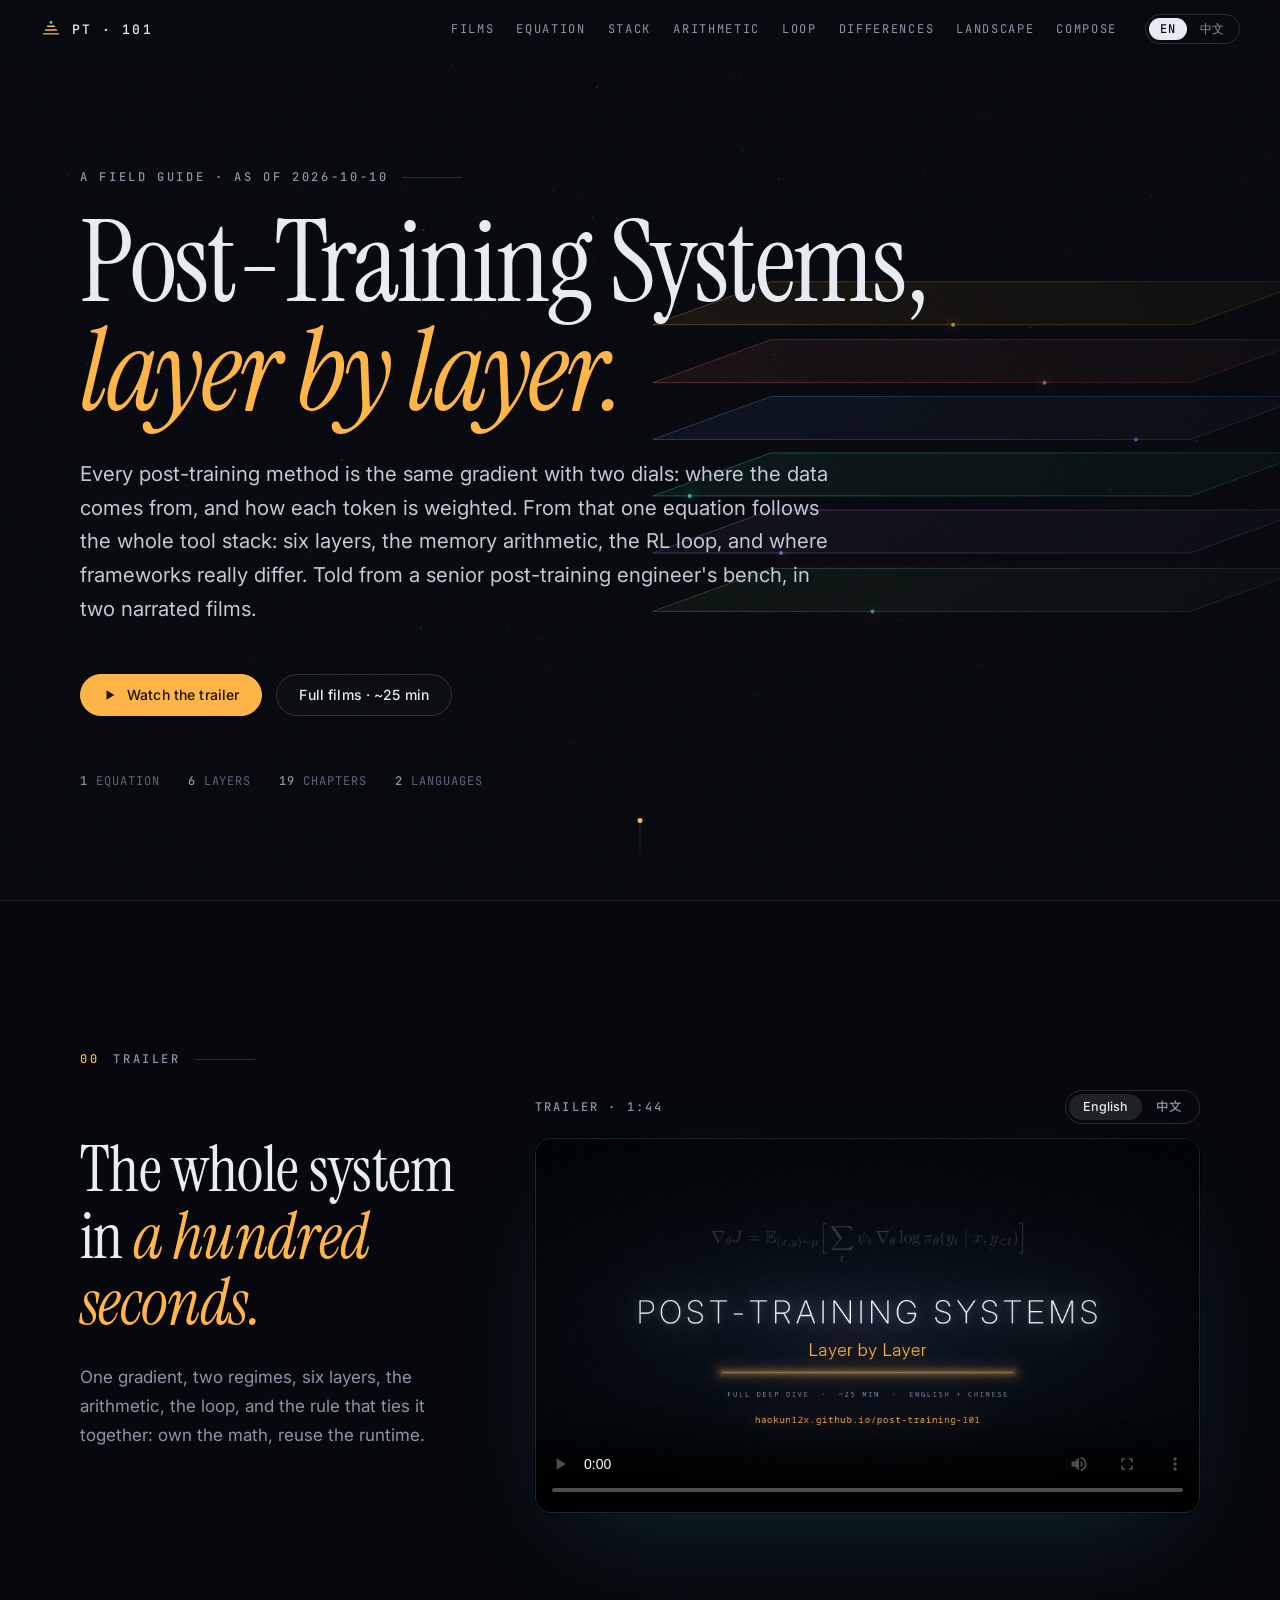
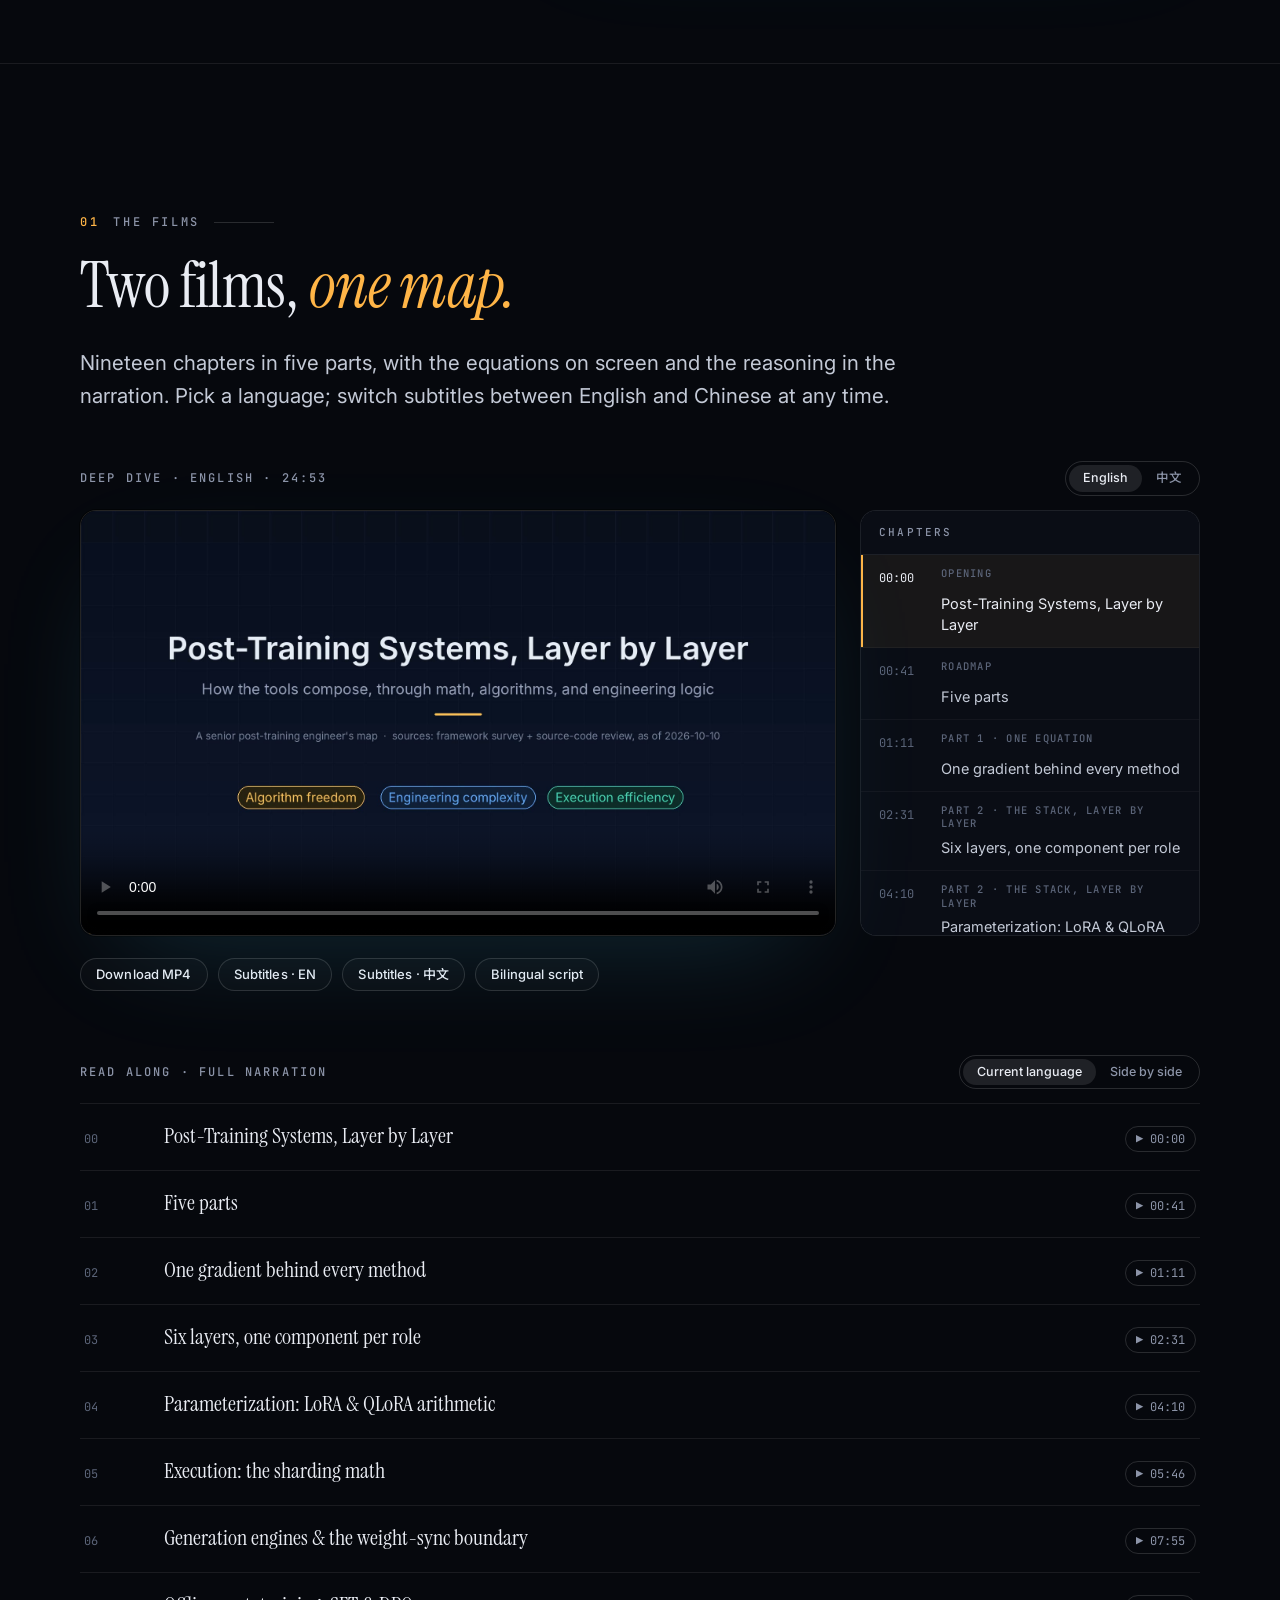
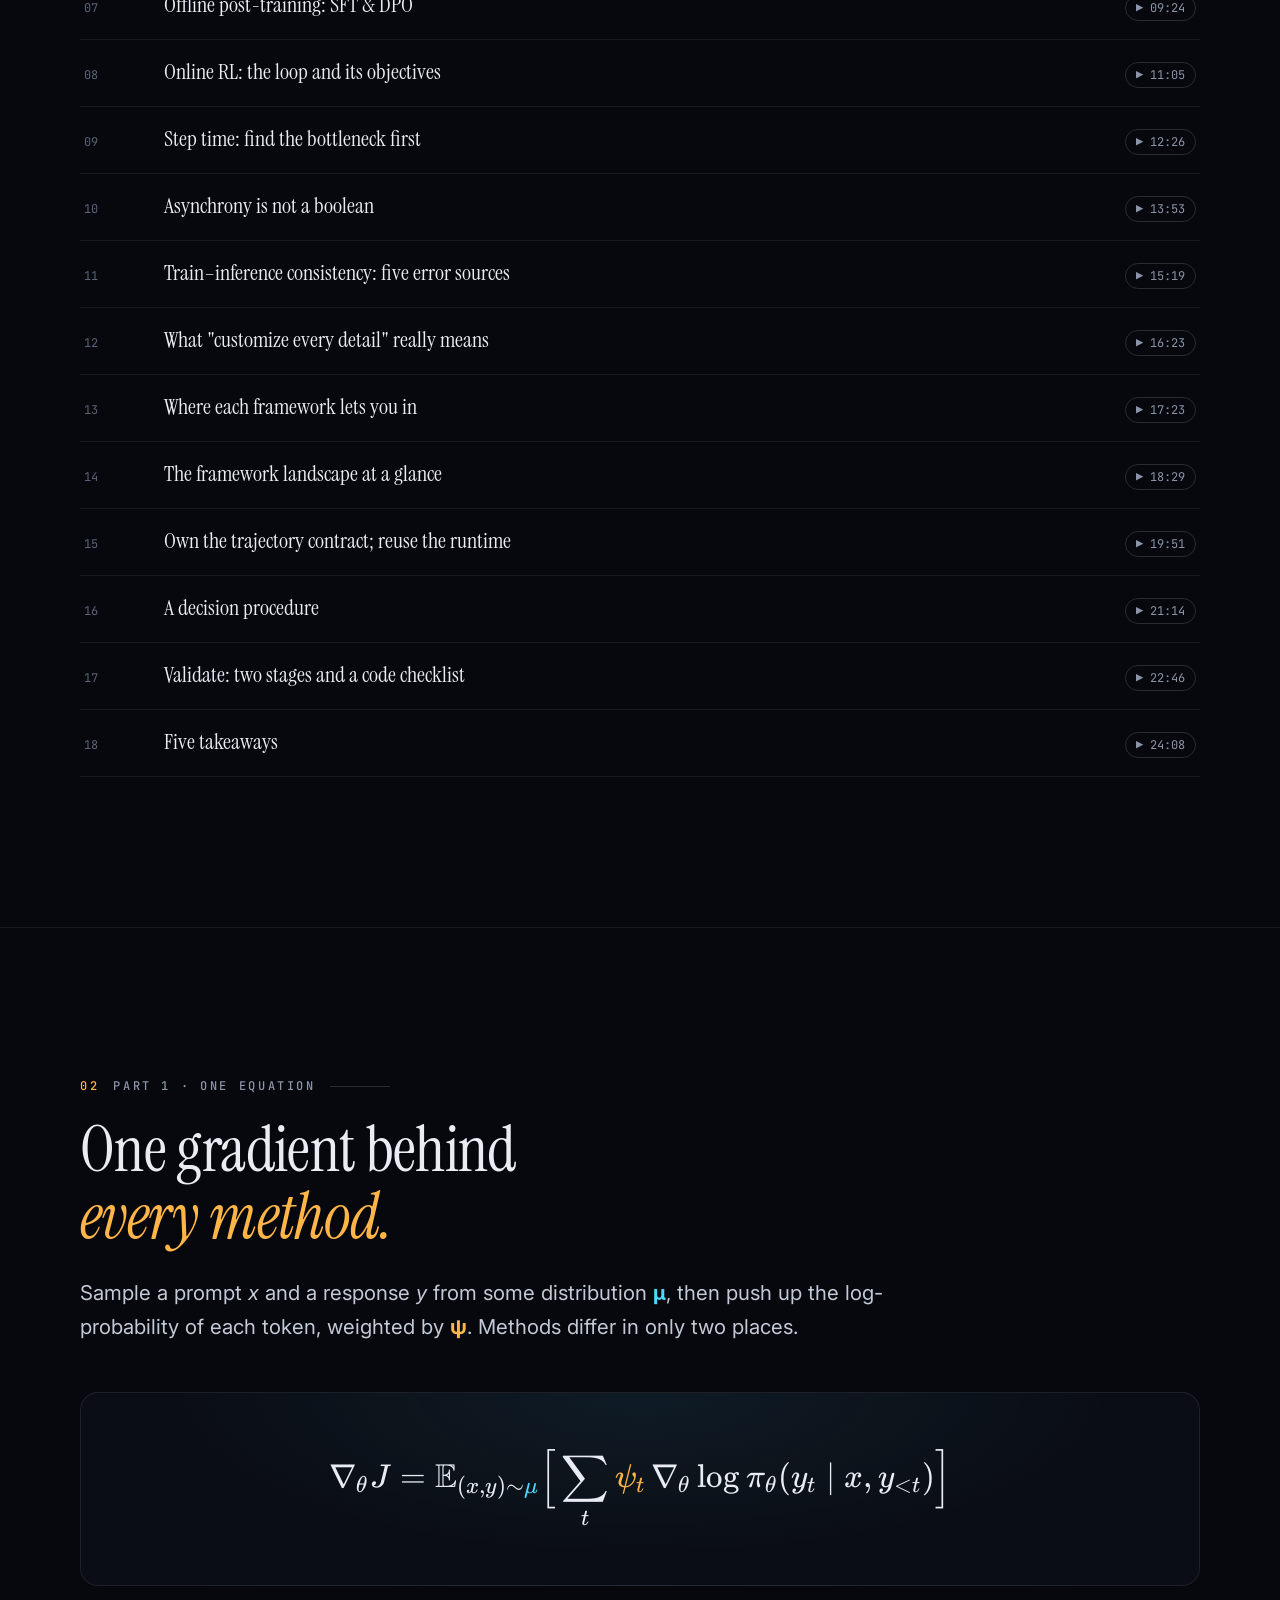
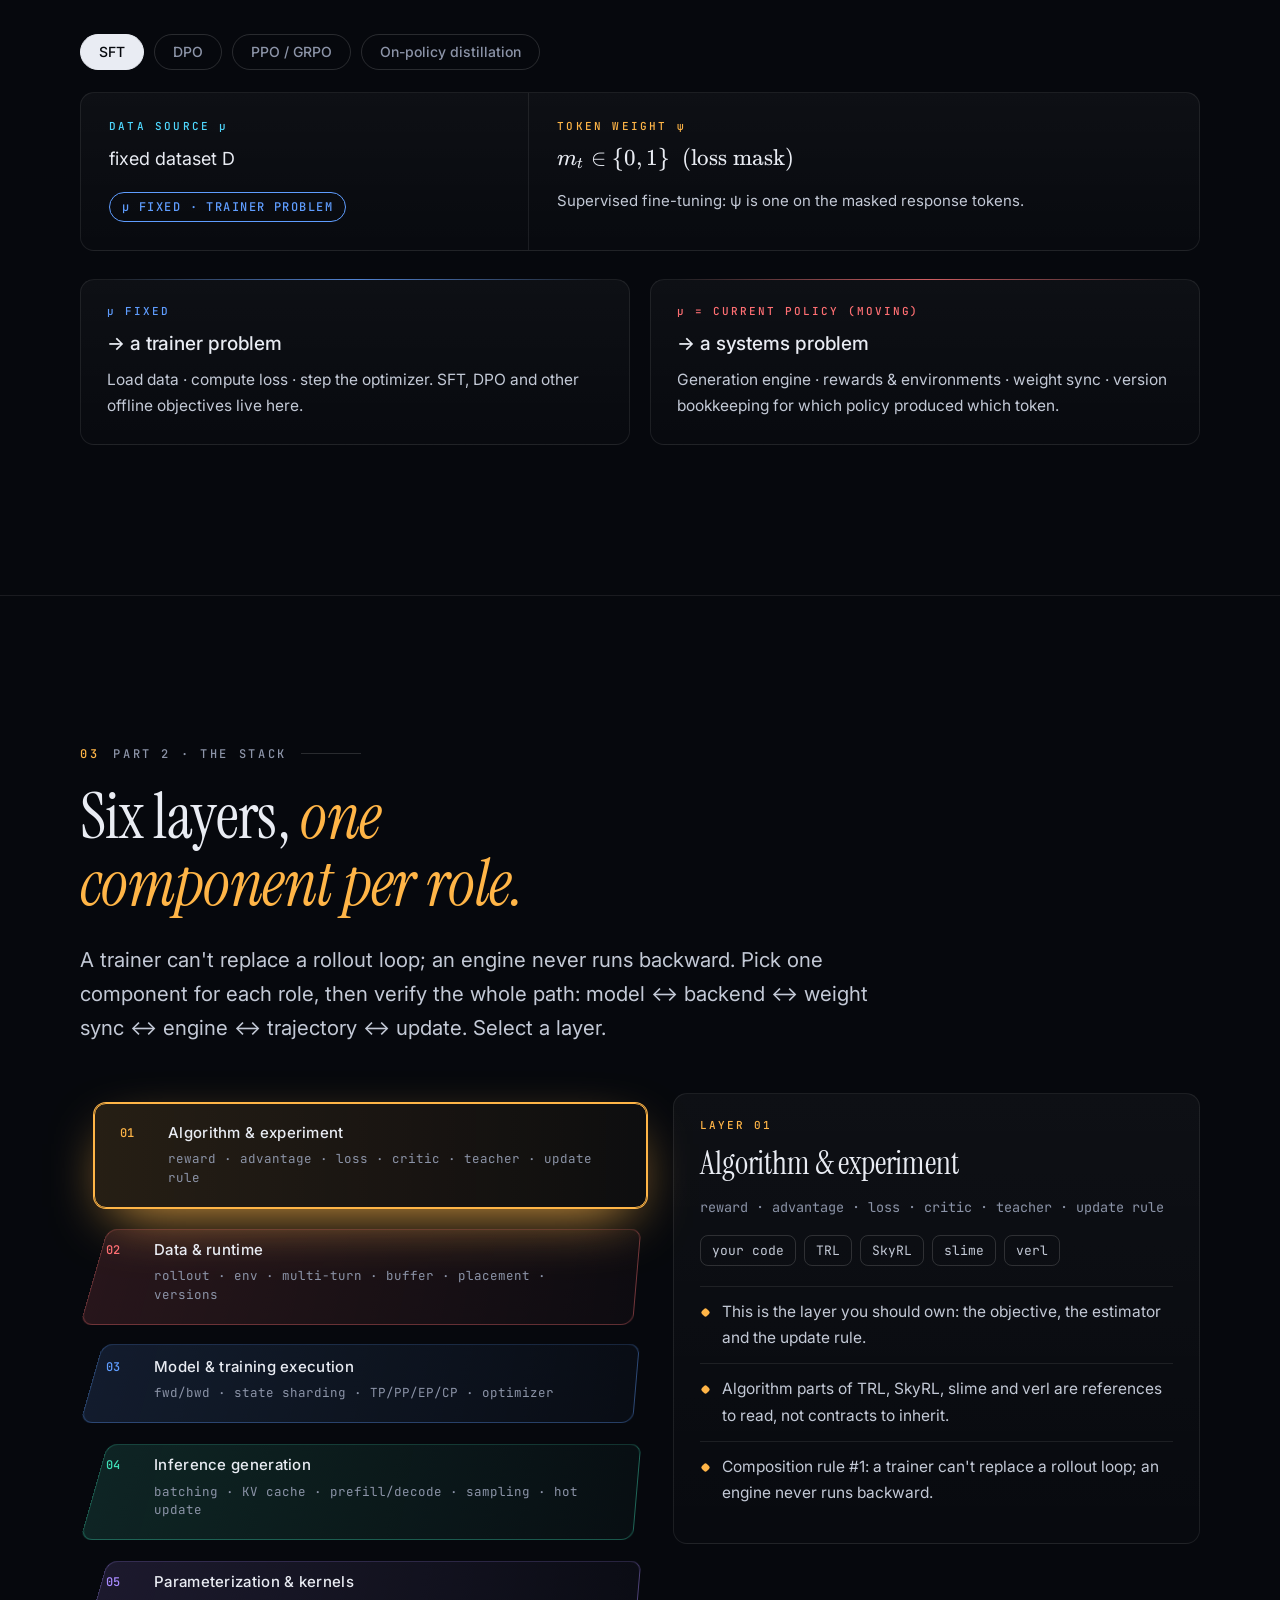
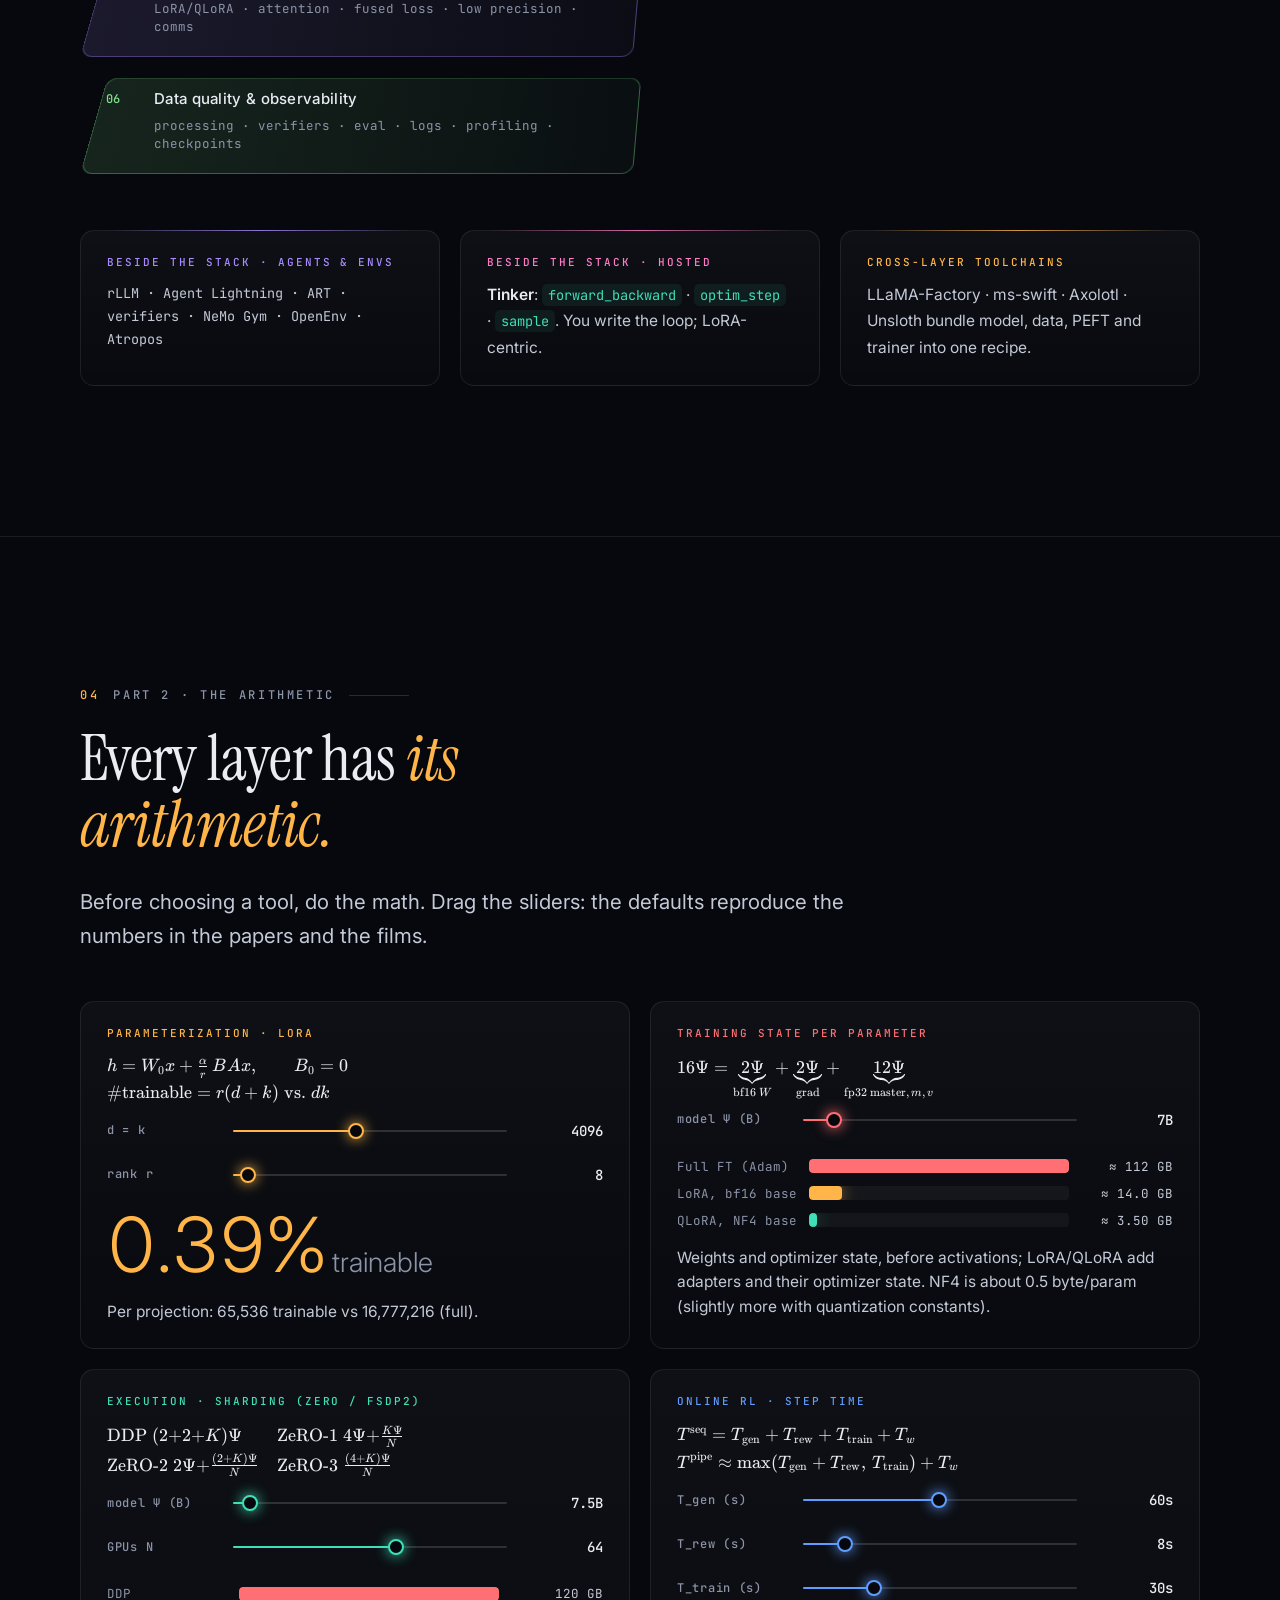
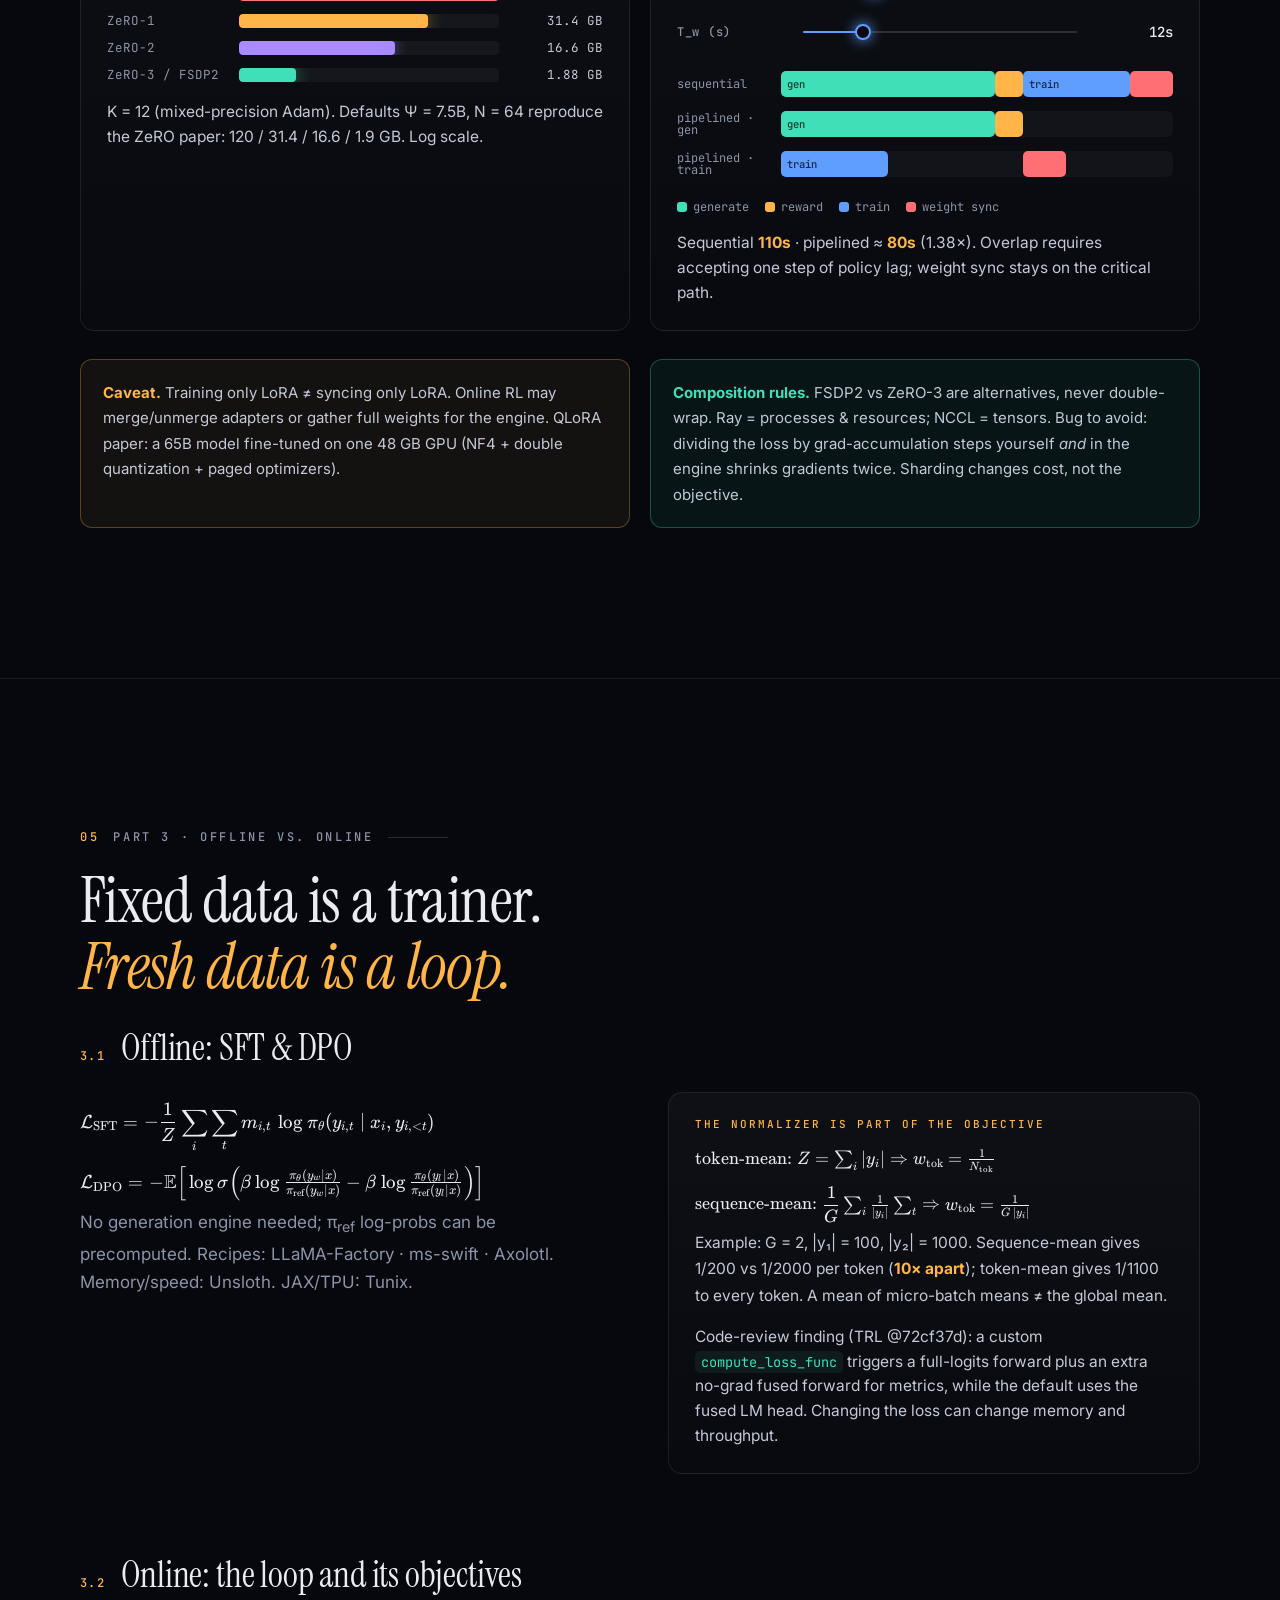
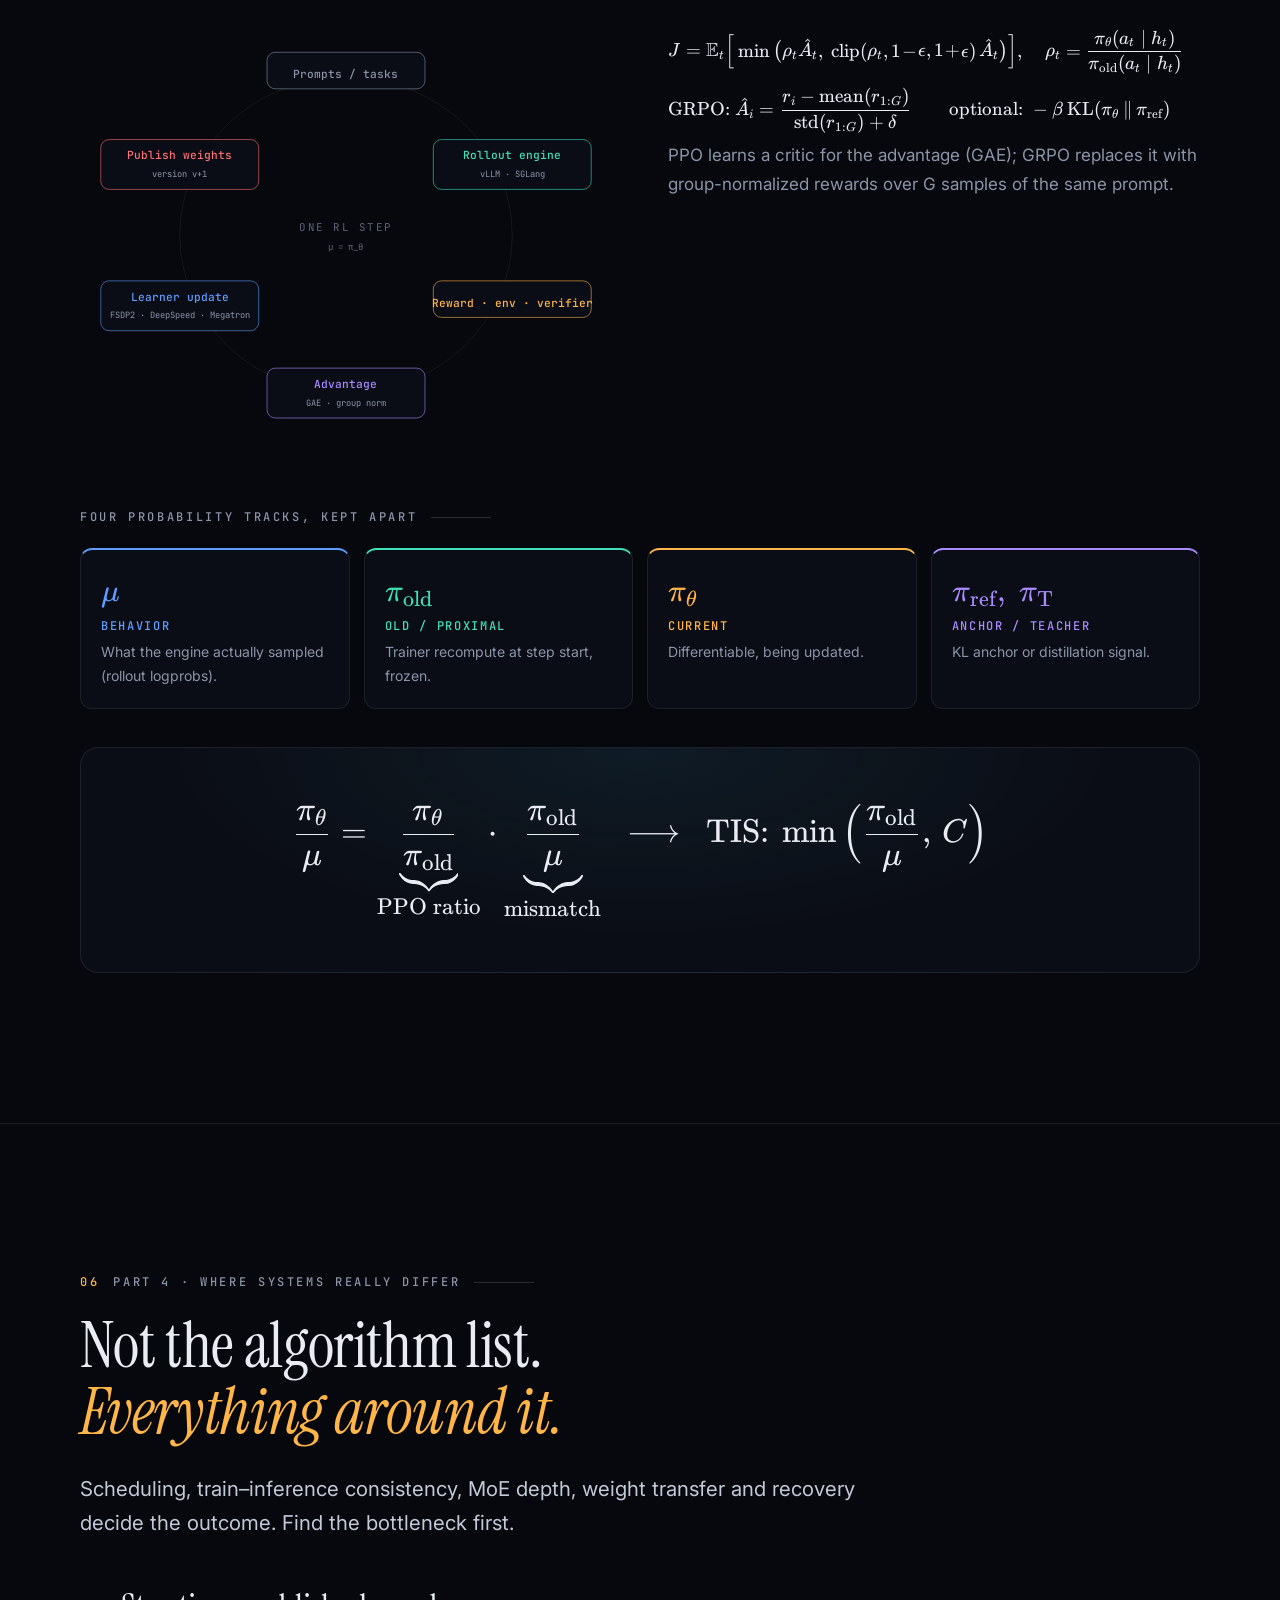
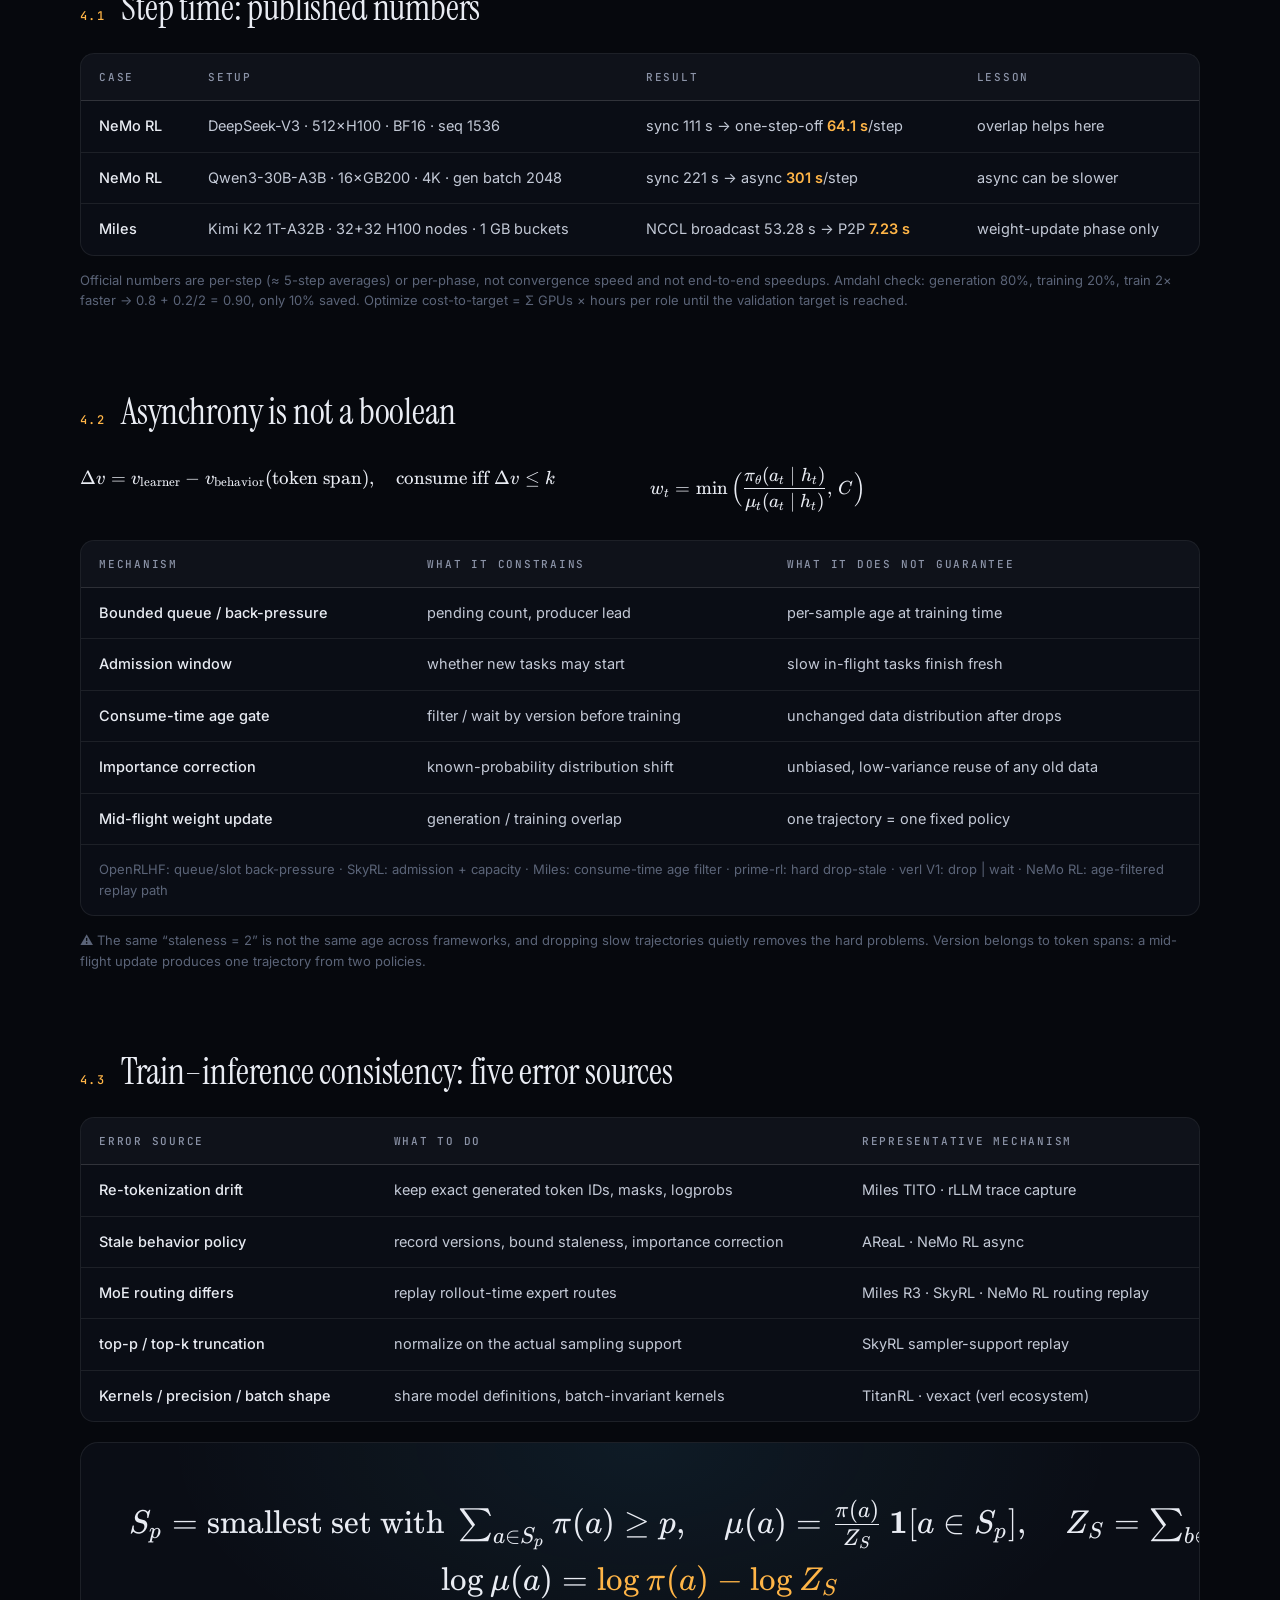
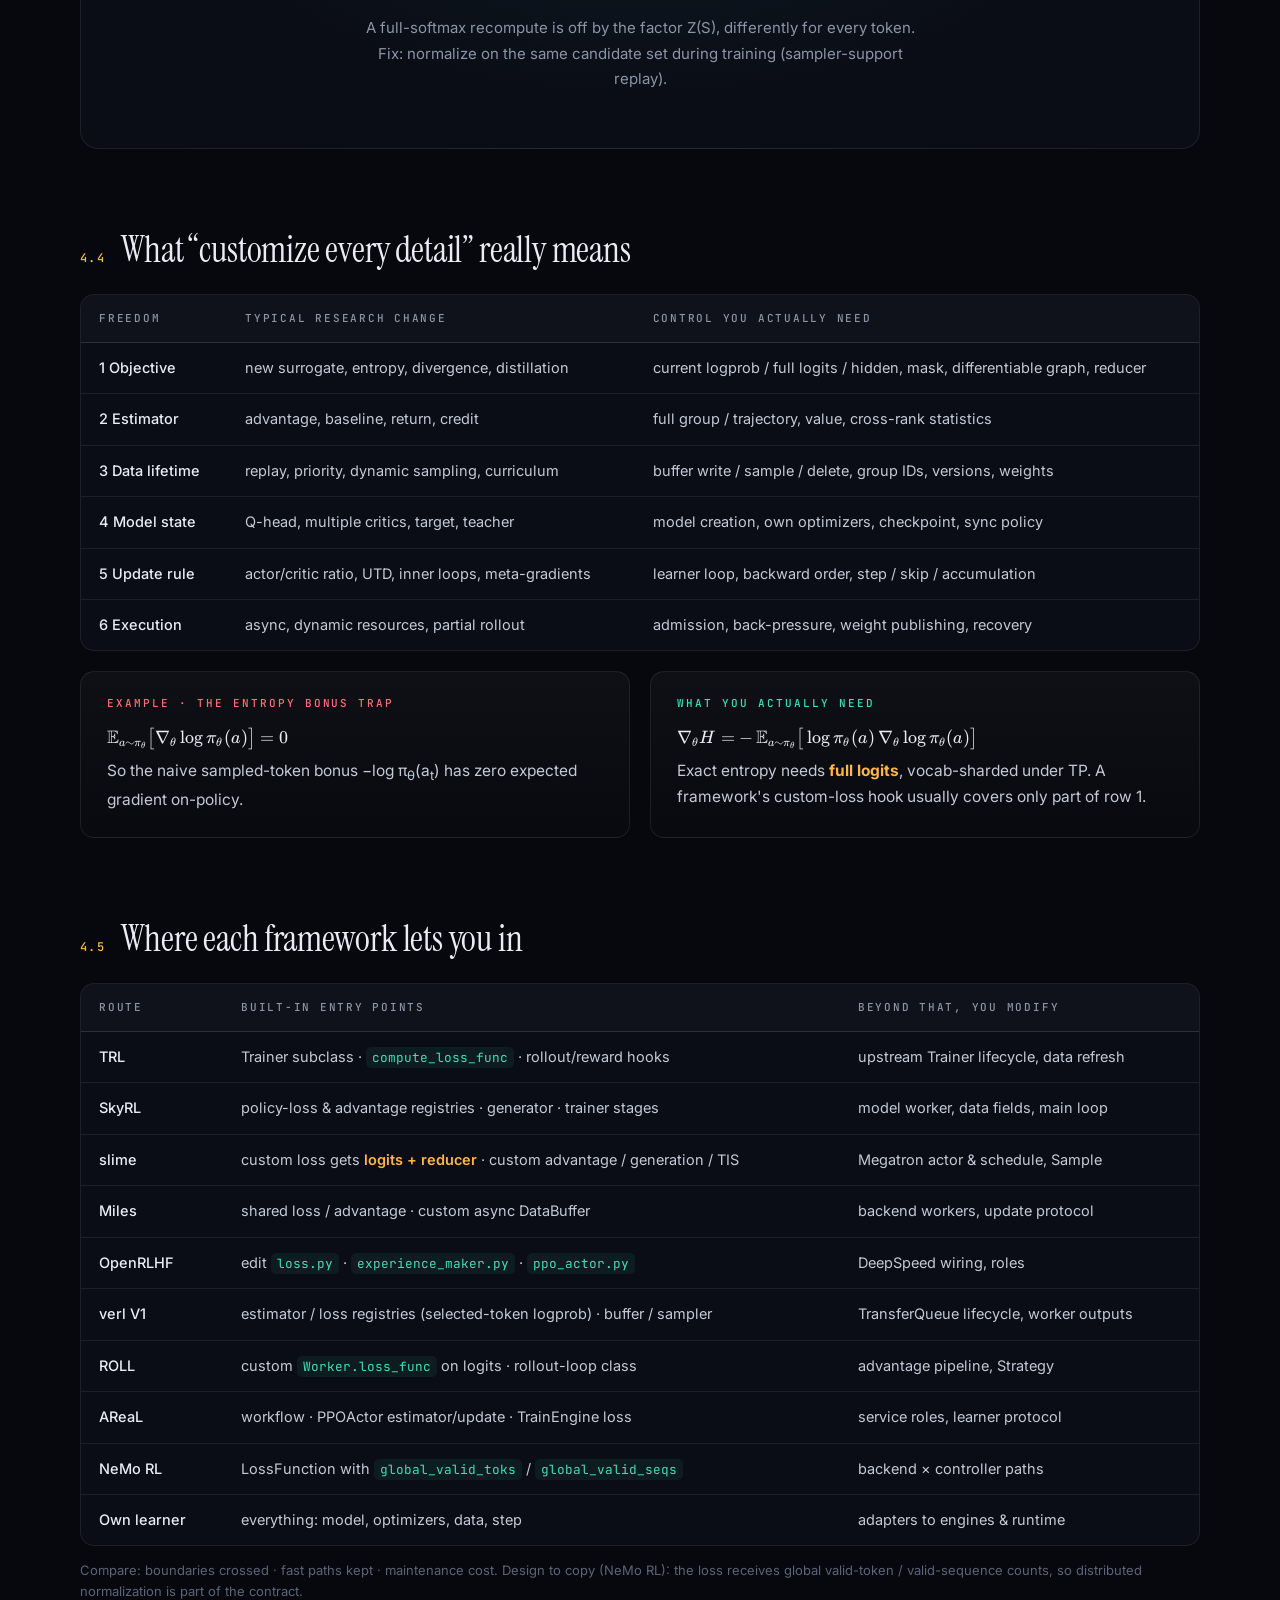
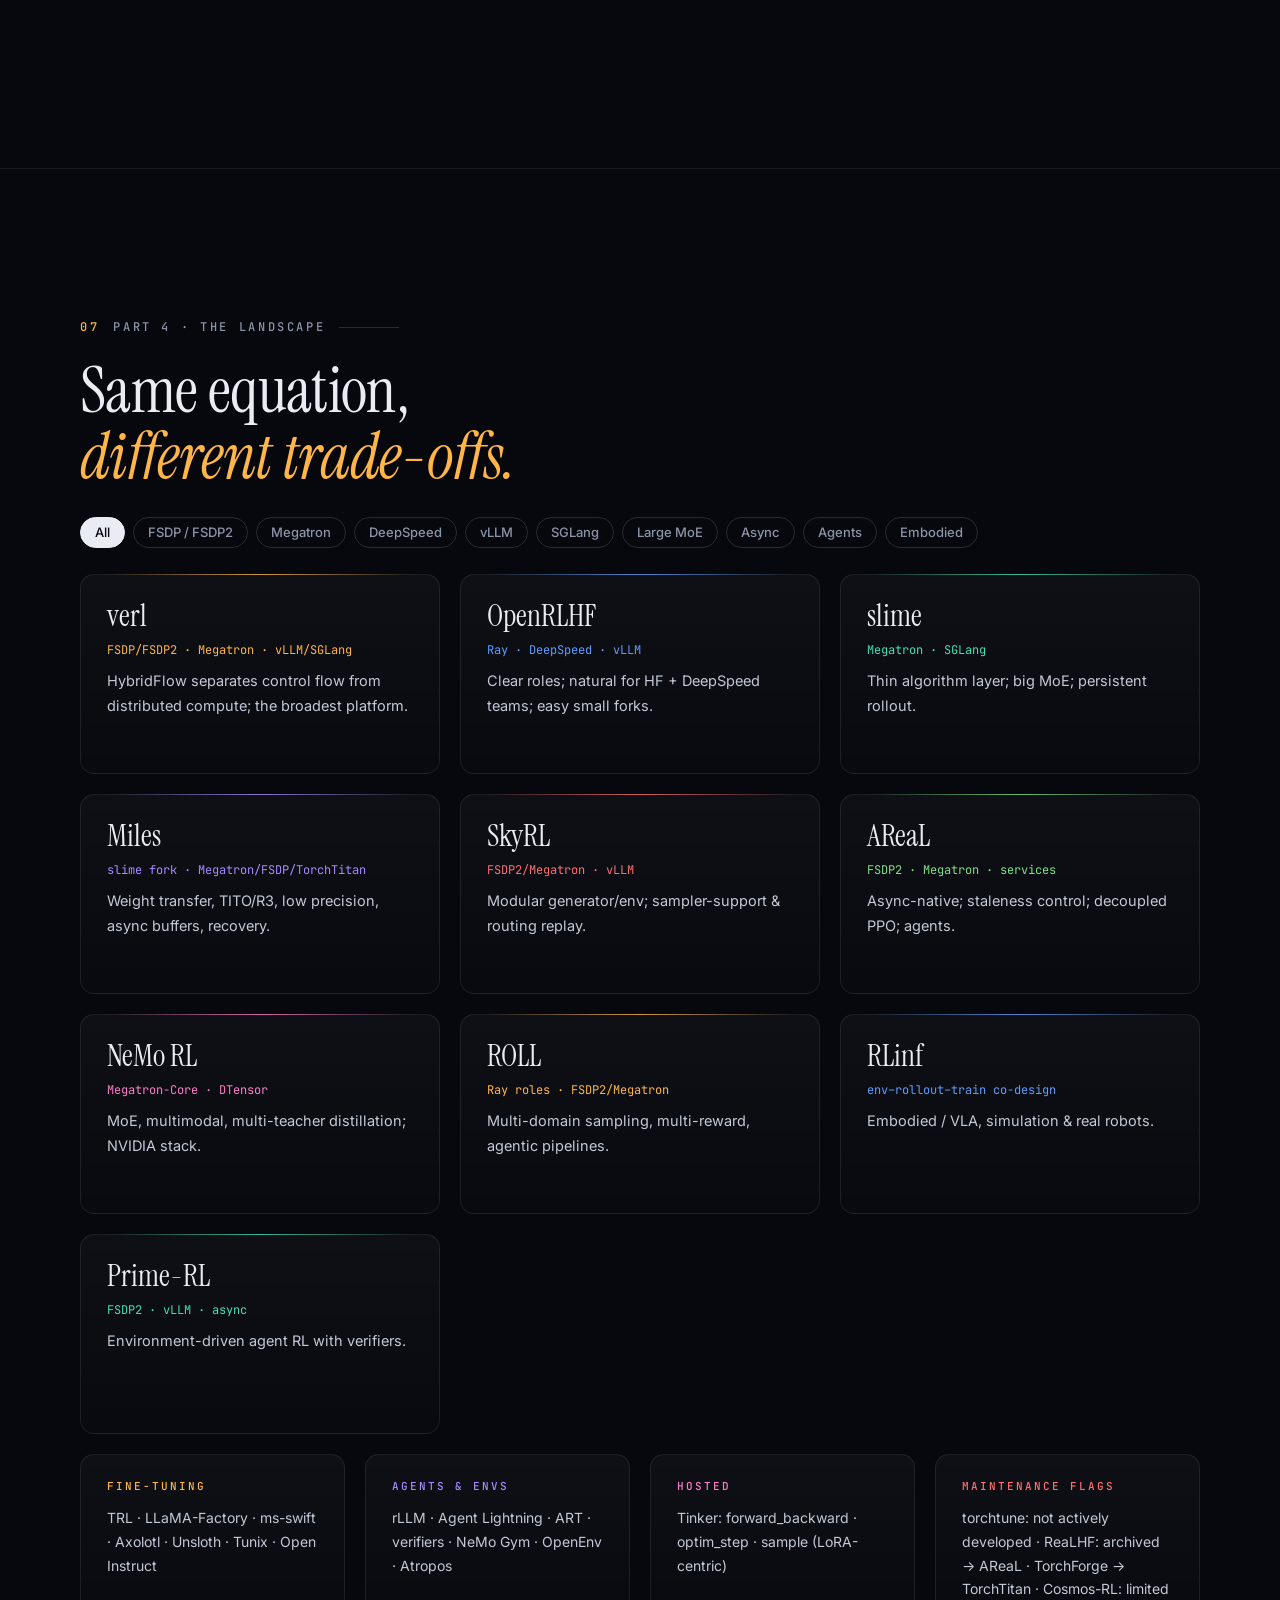
==== docs/index.html @ 8a55263e "Post-Training Systems, Layer by Layer: site, films, trailers, sources - docs/: GitHub Pages site (bi" ====
<!doctype html>
<html lang="en" data-lang="en">
<head>
<meta charset="utf-8">
<meta name="viewport" content="width=device-width, initial-scale=1, viewport-fit=cover">
<title>Post-Training Systems, Layer by Layer · 后训练工具体系</title>
<meta name="description" content="A senior post-training engineer's map of the LLM post-training tool stack, built from one gradient: layers, memory math, the RL loop, where frameworks really differ, and how to compose them. Two narrated films, English and Chinese.">
<meta name="theme-color" content="#06080d">
<meta property="og:title" content="Post-Training Systems, Layer by Layer">
<meta property="og:description" content="One gradient, six layers, one loop. A layered, mathematical map of post-training tools — two narrated films in English and Chinese.">
<meta property="og:type" content="website">
<meta property="og:url" content="https://haokun12x.github.io/post-training-101/">
<meta property="og:image" content="https://haokun12x.github.io/post-training-101/media/og.jpg">
<meta name="twitter:card" content="summary_large_image">
<link rel="icon" href="data:image/svg+xml,%3Csvg xmlns='http://www.w3.org/2000/svg' viewBox='0 0 32 32'%3E%3Crect width='32' height='32' rx='7' fill='%2306080d'/%3E%3Cpath d='M7 22h18M9 17h14M11 12h10' stroke='%23ffb547' stroke-width='2' stroke-linecap='round'/%3E%3C/svg%3E">
<link rel="preconnect" href="https://fonts.googleapis.com">
<link rel="preconnect" href="https://fonts.gstatic.com" crossorigin>
<link href="https://fonts.googleapis.com/css2?family=Instrument+Serif:ital@0;1&family=Inter:wght@300;400;500;600&family=JetBrains+Mono:wght@400;500&family=Noto+Sans+SC:wght@400;500&family=Noto+Serif+SC:wght@500&display=swap" rel="stylesheet">
<link rel="stylesheet" href="assets/katex/katex.min.css">
<link rel="stylesheet" href="assets/style.css">
<script>
  (function () {
    var l = null;
    try { l = localStorage.getItem("pt101-lang"); } catch (e) {}
    if (!l) l = (navigator.language || "").toLowerCase().indexOf("zh") === 0 ? "zh" : "en";
    document.documentElement.setAttribute("data-lang", l);
    document.documentElement.lang = l === "zh" ? "zh-CN" : "en";
  })();
</script>
</head>
<body>
<div class="progress" id="progress"></div>

<nav class="nav" id="nav">
  <a class="brand" href="#top" aria-label="Post-Training Systems 101">
    <svg class="brand-mark" viewBox="0 0 32 32" fill="none"><path d="M5 23h22M8 17.5h16M11 12h10" stroke="#ffb547" stroke-width="2" stroke-linecap="round"/><circle cx="16" cy="6.5" r="2" fill="#4fd8ff"/></svg>
    PT · 101
  </a>
  <div class="nav-links">
    <a href="#films"><span lang="en">Films</span><span lang="zh-CN">影片</span></a>
    <a href="#equation"><span lang="en">Equation</span><span lang="zh-CN">公式</span></a>
    <a href="#stack"><span lang="en">Stack</span><span lang="zh-CN">工具栈</span></a>
    <a href="#arithmetic"><span lang="en">Arithmetic</span><span lang="zh-CN">算术</span></a>
    <a href="#loop"><span lang="en">Loop</span><span lang="zh-CN">闭环</span></a>
    <a href="#differ"><span lang="en">Differences</span><span lang="zh-CN">差异</span></a>
    <a href="#landscape"><span lang="en">Landscape</span><span lang="zh-CN">版图</span></a>
    <a href="#compose"><span lang="en">Compose</span><span lang="zh-CN">组合</span></a>
  </div>
  <div class="lang-toggle" role="group" aria-label="Language">
    <button data-setlang="en" aria-pressed="true">EN</button>
    <button data-setlang="zh" aria-pressed="false">中文</button>
  </div>
</nav>

<!-- ============================================================ HERO -->
<header class="hero" id="top">
  <canvas id="hero-canvas" aria-hidden="true"></canvas>
  <div class="wrap">
    <p class="eyebrow rv"><span lang="en">A field guide · as of 2026-10-10</span><span lang="zh-CN">工程地图 · 截至 2026-10-10</span></p>
    <h1 class="rv">
      <span lang="en">Post-Training Systems,<br><em>layer by layer.</em></span>
      <span lang="zh-CN">后训练工具体系<br><em>分层拆解</em></span>
    </h1>
    <p class="lead rv">
      <span lang="en">Every post-training method is the same gradient with two dials: where the data comes from, and how each token is weighted. From that one equation follows the whole tool stack: six layers, the memory arithmetic, the RL loop, and where frameworks really differ. Told from a senior post-training engineer's bench, in two narrated films.</span>
      <span lang="zh-CN">每一种后训练方法，都是同一个梯度上的两个旋钮：数据从哪里来，每个 token 如何加权。由这一个公式出发，可以推出整个工具体系：六层工具栈、显存算术、强化学习闭环，以及框架之间真正的差异。从资深后训练工程师的视角，配两部完整的解说影片。</span>
    </p>
    <div class="cta rv">
      <a class="btn primary" href="#trailer"><svg viewBox="0 0 16 16"><path d="M4 2.5v11l9-5.5z" fill="currentColor"/></svg><span lang="en">Watch the trailer</span><span lang="zh-CN">观看预告片</span></a>
      <a class="btn" href="#films"><span lang="en">Full films · ~25 min</span><span lang="zh-CN">完整影片 · 约 25 分钟</span></a>
    </div>
    <div class="hero-meta rv">
      <span><b>1</b> <span lang="en">equation</span><span lang="zh-CN">个公式</span></span>
      <span><b>6</b> <span lang="en">layers</span><span lang="zh-CN">层工具栈</span></span>
      <span><b>19</b> <span lang="en">chapters</span><span lang="zh-CN">个章节</span></span>
      <span><b>2</b> <span lang="en">languages</span><span lang="zh-CN">种语言</span></span>
    </div>
  </div>
  <div class="scroll-cue" aria-hidden="true"></div>
</header>

<!-- ============================================================ TRAILER -->
<section id="trailer">
  <div class="wrap">
    <p class="eyebrow rv"><span class="num">00</span><span lang="en">Trailer</span><span lang="zh-CN">预告片</span></p>
    <div class="split trailer-split">
      <div class="rv">
        <h2><span lang="en">The whole system in <em>a hundred seconds.</em></span><span lang="zh-CN">一百秒，<em>看懂整套体系</em></span></h2>
        <p class="muted">
          <span lang="en">One gradient, two regimes, six layers, the arithmetic, the loop, and the rule that ties it together: own the math, reuse the runtime.</span>
          <span lang="zh-CN">一个梯度、两种形态、六层工具栈、每层的算术、在线闭环，以及把它们串起来的原则：掌握数学，复用运行时。</span>
        </p>
      </div>
      <div class="rv">
        <div class="frame-bar">
          <span class="label"><span lang="en">Trailer · 1:44</span><span lang="zh-CN">预告片 · 1:44</span></span>
          <div class="seg" role="group" aria-label="Trailer language">
            <button data-trailer="en" aria-pressed="true">English</button>
            <button data-trailer="zh" aria-pressed="false">中文</button>
          </div>
        </div>
        <div class="frame">
          <video id="trailer-video" controls playsinline preload="metadata" poster="media/promo_poster.jpg">
            <source src="media/promo_en.mp4" type="video/mp4">
          </video>
        </div>
      </div>
    </div>
  </div>
</section>

<!-- ============================================================ FILMS -->
<section id="films">
  <div class="wrap">
    <p class="eyebrow rv"><span class="num">01</span><span lang="en">The films</span><span lang="zh-CN">完整影片</span></p>
    <h2 class="rv"><span lang="en">Two films, <em>one map.</em></span><span lang="zh-CN">两部影片，<em>一张地图</em></span></h2>
    <p class="lead rv">
      <span lang="en">Nineteen chapters in five parts, with the equations on screen and the reasoning in the narration. Pick a language; switch subtitles between English and Chinese at any time.</span>
      <span lang="zh-CN">五个部分、十九个章节：屏幕上是公式，解说里是推理。选择语言版本，字幕可随时在中英文之间切换。</span>
    </p>
    <div class="frame-bar rv">
      <span class="label" id="film-label">Deep dive</span>
      <div class="seg" role="group" aria-label="Film language">
        <button data-film="en" aria-pressed="true">English</button>
        <button data-film="zh" aria-pressed="false">中文</button>
      </div>
    </div>
    <div class="theater rv">
      <div class="frame">
        <video id="film-video" controls playsinline preload="metadata" poster="media/full_poster_en.jpg" crossorigin="anonymous"></video>
      </div>
      <div class="chapters" id="chapters">
        <div class="head"><span lang="en">Chapters</span><span lang="zh-CN">章节</span></div>
      </div>
    </div>
    <div class="downloads rv">
      <a class="btn" id="dl-film" href="media/full_en.mp4" download><span lang="en">Download MP4</span><span lang="zh-CN">下载 MP4</span></a>
      <a class="btn" id="dl-srt-en" href="media/full_en.en.srt" download><span lang="en">Subtitles · EN</span><span lang="zh-CN">字幕 · 英文</span></a>
      <a class="btn" id="dl-srt-zh" href="media/full_en.zh.srt" download><span lang="en">Subtitles · 中文</span><span lang="zh-CN">字幕 · 中文</span></a>
      <a class="btn" href="media/script_bilingual.md"><span lang="en">Bilingual script</span><span lang="zh-CN">中英对照解说稿</span></a>
    </div>

    <div class="transcript rv">
      <div class="frame-bar">
        <span class="label"><span lang="en">Read along · full narration</span><span lang="zh-CN">逐章阅读 · 完整解说词</span></span>
        <div class="seg" role="group" aria-label="Transcript mode">
          <button data-tmode="one" aria-pressed="true"><span lang="en">Current language</span><span lang="zh-CN">当前语言</span></button>
          <button data-tmode="both" aria-pressed="false"><span lang="en">Side by side</span><span lang="zh-CN">中英对照</span></button>
        </div>
      </div>
      <div id="transcript"></div>
    </div>
  </div>
</section>

<!-- ============================================================ EQUATION -->
<section id="equation">
  <div class="wrap">
    <p class="eyebrow rv"><span class="num">02</span><span lang="en">Part 1 · One equation</span><span lang="zh-CN">第一部分 · 一个公式</span></p>
    <h2 class="rv"><span lang="en">One gradient behind <em>every method.</em></span><span lang="zh-CN">一个梯度，<em>统一所有方法</em></span></h2>
    <p class="lead rv">
      <span lang="en">Sample a prompt <i>x</i> and a response <i>y</i> from some distribution <b style="color:var(--cyan)">μ</b>, then push up the log-probability of each token, weighted by <b style="color:var(--amber)">ψ</b>. Methods differ in only two places.</span>
      <span lang="zh-CN">从某个分布 <b style="color:var(--cyan)">μ</b> 中取出提示 <i>x</i> 与回答 <i>y</i>，再提高每个 token 的对数概率，并用 <b style="color:var(--amber)">ψ</b> 加权。不同方法只在两处不同。</span>
    </p>
    <div class="equation rv"><span class="tex" data-display="1" data-tex="\nabla_\theta J=\mathbb{E}_{(x,y)\sim{\color{#4fd8ff}\mu}}\Big[\sum_t {\color{#ffb547}\psi_t}\,\nabla_\theta\log\pi_\theta(y_t\mid x,y_{&lt;t})\Big]"></span></div>
    <div class="methods rv" id="methods" role="group" aria-label="Methods"></div>
    <div class="card method-card rv" id="method-card"></div>
    <div class="spacer"></div>
    <div class="grid g2 rv">
      <div class="card accent-top" style="--c: var(--blue)">
        <span class="tag"><span lang="en"><span class="nt">μ</span> fixed</span><span lang="zh-CN"><span class="nt">μ</span> 固定</span></span>
        <h3><span lang="en">→ a trainer problem</span><span lang="zh-CN">→ 训练器问题</span></h3>
        <p><span lang="en">Load data · compute loss · step the optimizer. SFT, DPO and other offline objectives live here.</span><span lang="zh-CN">读数据 · 算损失 · 走优化器。SFT、DPO 等离线目标都属于这一类。</span></p>
      </div>
      <div class="card accent-top" style="--c: var(--coral)">
        <span class="tag"><span lang="en"><span class="nt">μ</span> = current policy (moving)</span><span lang="zh-CN"><span class="nt">μ</span> = 当前策略（随训练变化）</span></span>
        <h3><span lang="en">→ a systems problem</span><span lang="zh-CN">→ 系统问题</span></h3>
        <p><span lang="en">Generation engine · rewards &amp; environments · weight sync · version bookkeeping for which policy produced which token.</span><span lang="zh-CN">生成引擎 · 奖励与环境 · 权重同步 · 记录每个 token 由哪个版本的策略产生。</span></p>
      </div>
    </div>
  </div>
</section>

<!-- ============================================================ STACK -->
<section id="stack">
  <div class="wrap">
    <p class="eyebrow rv"><span class="num">03</span><span lang="en">Part 2 · The stack</span><span lang="zh-CN">第二部分 · 工具栈</span></p>
    <h2 class="rv"><span lang="en">Six layers, <em>one component per role.</em></span><span lang="zh-CN">六层工具栈，<em>每个角色选一个部件</em></span></h2>
    <p class="lead rv">
      <span lang="en">A trainer can't replace a rollout loop; an engine never runs backward. Pick one component for each role, then verify the whole path: model ↔ backend ↔ weight sync ↔ engine ↔ trajectory ↔ update. Select a layer.</span>
      <span lang="zh-CN">训练器替代不了 rollout 循环，推理引擎也从不做反向传播。每个角色只选一个部件，再验证整条路径：模型 ↔ 后端 ↔ 权重同步 ↔ 引擎 ↔ 轨迹 ↔ 更新。点击任意一层查看详情。</span>
    </p>
    <div class="stack rv">
      <div class="layers" id="layers" role="group" aria-label="Layers"></div>
      <div class="layer-detail card" id="layer-detail"></div>
    </div>
    <div class="grid g3 beside rv">
      <div class="card accent-top" style="--c: var(--violet)">
        <span class="tag"><span lang="en">Beside the stack · agents &amp; envs</span><span lang="zh-CN">栈旁 · Agent 与环境</span></span>
        <p class="mono" style="font-size:13.5px">rLLM · Agent Lightning · ART · verifiers · NeMo Gym · OpenEnv · Atropos</p>
      </div>
      <div class="card accent-top" style="--c: var(--pink)">
        <span class="tag"><span lang="en">Beside the stack · hosted</span><span lang="zh-CN">栈旁 · 托管服务</span></span>
        <p><span lang="en"><strong>Tinker</strong>: <code>forward_backward</code> · <code>optim_step</code> · <code>sample</code>. You write the loop; LoRA-centric.</span><span lang="zh-CN"><strong>Tinker</strong>：<code>forward_backward</code> · <code>optim_step</code> · <code>sample</code>。你写循环，以 LoRA 为主。</span></p>
      </div>
      <div class="card accent-top" style="--c: var(--amber)">
        <span class="tag"><span lang="en">Cross-layer toolchains</span><span lang="zh-CN">跨层工具链</span></span>
        <p><span lang="en">LLaMA-Factory · ms-swift · Axolotl · Unsloth bundle model, data, PEFT and trainer into one recipe.</span><span lang="zh-CN">LLaMA-Factory · ms-swift · Axolotl · Unsloth 把模型、数据、PEFT 与训练器打包成一套配方。</span></p>
      </div>
    </div>
  </div>
</section>

<!-- ============================================================ ARITHMETIC -->
<section id="arithmetic">
  <div class="wrap">
    <p class="eyebrow rv"><span class="num">04</span><span lang="en">Part 2 · The arithmetic</span><span lang="zh-CN">第二部分 · 算术</span></p>
    <h2 class="rv"><span lang="en">Every layer has <em>its arithmetic.</em></span><span lang="zh-CN">每一层，<em>都有自己的算术</em></span></h2>
    <p class="lead rv">
      <span lang="en">Before choosing a tool, do the math. Drag the sliders: the defaults reproduce the numbers in the papers and the films.</span>
      <span lang="zh-CN">选工具之前，先算账。拖动滑块试试：默认值复现了论文与影片中的数字。</span>
    </p>

    <div class="grid g2">
      <div class="card rv" style="--c: var(--amber)">
        <span class="tag"><span lang="en">Parameterization · LoRA</span><span lang="zh-CN">参数化层 · LoRA</span></span>
        <div class="formula"><span class="tex" data-tex="\begin{aligned}&h=W_0x+\tfrac{\alpha}{r}\,BAx,\qquad B_0=0\\&\#\text{trainable}=r(d+k)\ \text{vs.}\ dk\end{aligned}"></span></div>
        <div class="calc" id="calc-lora"></div>
      </div>
      <div class="card rv" style="--c: var(--coral)">
        <span class="tag"><span lang="en">Training state per parameter</span><span lang="zh-CN">每个参数的训练状态</span></span>
        <div class="formula"><span class="tex" data-tex="16\Psi=\underbrace{2\Psi}_{\text{bf16 }W}+\underbrace{2\Psi}_{\text{grad}}+\underbrace{12\Psi}_{\text{fp32 master},\,m,\,v}"></span></div>
        <div class="calc" id="calc-mem"></div>
      </div>
      <div class="card rv" style="--c: var(--teal)">
        <span class="tag"><span lang="en">Execution · sharding (ZeRO / FSDP2)</span><span lang="zh-CN">训练执行层 · 分片（ZeRO / FSDP2）</span></span>
        <div class="formula"><span class="tex" data-tex="\begin{aligned}&\text{DDP}\ (2{+}2{+}K)\Psi &&\text{ZeRO-1}\ 4\Psi{+}\tfrac{K\Psi}{N}\\&\text{ZeRO-2}\ 2\Psi{+}\tfrac{(2+K)\Psi}{N} &&\text{ZeRO-3}\ \tfrac{(4+K)\Psi}{N}\end{aligned}"></span></div>
        <div class="calc" id="calc-zero"></div>
      </div>
      <div class="card rv" style="--c: var(--blue)">
        <span class="tag"><span lang="en">Online RL · step time</span><span lang="zh-CN">在线 RL · 单步时间</span></span>
        <div class="formula"><span class="tex" data-tex="\begin{aligned}&T^{\text{seq}}=T_{\text{gen}}+T_{\text{rew}}+T_{\text{train}}+T_{w}\\&T^{\text{pipe}}\approx\max(T_{\text{gen}}+T_{\text{rew}},\,T_{\text{train}})+T_{w}\end{aligned}"></span></div>
        <div class="calc" id="calc-step"></div>
      </div>
    </div>
    <div class="spacer"></div>
    <div class="grid g2 rv">
      <div class="callout" style="--c: var(--amber)">
        <span lang="en"><b>Caveat.</b> Training only LoRA ≠ syncing only LoRA. Online RL may merge/unmerge adapters or gather full weights for the engine. QLoRA paper: a 65B model fine-tuned on one 48 GB GPU (NF4 + double quantization + paged optimizers).</span>
        <span lang="zh-CN"><b>注意。</b>只训练 LoRA ≠ 只同步 LoRA。在线 RL 可能需要 merge/unmerge，或为推理引擎聚合完整权重。QLoRA 论文：在单张 48 GB GPU 上微调 65B 模型（NF4 + 双重量化 + 分页优化器）。</span>
      </div>
      <div class="callout" style="--c: var(--teal)">
        <span lang="en"><b>Composition rules.</b> FSDP2 vs ZeRO-3 are alternatives, never double-wrap. Ray = processes &amp; resources; NCCL = tensors. Bug to avoid: dividing the loss by grad-accumulation steps yourself <i>and</i> in the engine shrinks gradients twice. Sharding changes cost, not the objective.</span>
        <span lang="zh-CN"><b>组合规则。</b>FSDP2 与 ZeRO-3 是二选一，切勿双重包装。Ray 管进程与资源，NCCL 管张量。常见 bug：你和引擎都把 loss 除以梯度累积步数，梯度被缩小两次。分片改变的是成本，不是目标函数。</span>
      </div>
    </div>
  </div>
</section>

<!-- ============================================================ LOOP -->
<section id="loop">
  <div class="wrap">
    <p class="eyebrow rv"><span class="num">05</span><span lang="en">Part 3 · Offline vs. online</span><span lang="zh-CN">第三部分 · 离线与在线</span></p>
    <h2 class="rv"><span lang="en">Fixed data is a trainer. <em>Fresh data is a loop.</em></span><span lang="zh-CN">固定数据是训练器，<em>实时数据是闭环</em></span></h2>

    <div class="sub-h rv"><span class="k">3.1</span><h3><span lang="en">Offline: SFT &amp; DPO</span><span lang="zh-CN">离线：SFT 与 DPO</span></h3></div>
    <div class="split rv">
      <div>
        <div class="formula"><span class="tex" data-display="1" data-tex="\mathcal{L}_{\text{SFT}}=-\frac{1}{Z}\sum_i\sum_t m_{i,t}\,\log\pi_\theta(y_{i,t}\mid x_i,y_{i,&lt;t})"></span></div>
        <div class="formula"><span class="tex" data-display="1" data-tex="\mathcal{L}_{\text{DPO}}=-\mathbb{E}\Big[\log\sigma\Big(\beta\log\tfrac{\pi_\theta(y_w\mid x)}{\pi_{\text{ref}}(y_w\mid x)}-\beta\log\tfrac{\pi_\theta(y_l\mid x)}{\pi_{\text{ref}}(y_l\mid x)}\Big)\Big]"></span></div>
        <p class="muted"><span lang="en">No generation engine needed; π<sub>ref</sub> log-probs can be precomputed. Recipes: LLaMA-Factory · ms-swift · Axolotl. Memory/speed: Unsloth. JAX/TPU: Tunix.</span><span lang="zh-CN">不需要生成引擎；π<sub>ref</sub> 的对数概率可预先计算。配方：LLaMA-Factory · ms-swift · Axolotl；省显存提速：Unsloth；JAX/TPU：Tunix。</span></p>
      </div>
      <div class="card" style="--c: var(--amber)">
        <span class="tag"><span lang="en">The normalizer is part of the objective</span><span lang="zh-CN">归一化因子是目标函数的一部分</span></span>
        <div class="formula"><span class="tex" data-tex="\text{token-mean: }Z=\textstyle\sum_i|y_i|\Rightarrow w_{\text{tok}}=\frac{1}{N_{\text{tok}}}"></span></div>
        <div class="formula"><span class="tex" data-tex="\text{sequence-mean: }\frac{1}{G}\textstyle\sum_i\frac{1}{|y_i|}\sum_t\Rightarrow w_{\text{tok}}=\frac{1}{G\,|y_i|}"></span></div>
        <p><span lang="en">Example: G = 2, |y₁| = 100, |y₂| = 1000. Sequence-mean gives 1/200 vs 1/2000 per token (<b class="acc">10× apart</b>); token-mean gives 1/1100 to every token. A mean of micro-batch means ≠ the global mean.</span><span lang="zh-CN">例：G = 2，|y₁| = 100，|y₂| = 1000。序列平均下每个 token 的权重是 1/200 对 1/2000（<b class="acc">相差 10 倍</b>）；token 平均下每个 token 都是 1/1100。微批均值的均值 ≠ 全局均值。</span></p>
        <p class="fine"><span lang="en">Code-review finding (TRL @72cf37d): a custom <code>compute_loss_func</code> triggers a full-logits forward plus an extra no-grad fused forward for metrics, while the default uses the fused LM head. Changing the loss can change memory and throughput.</span><span lang="zh-CN">源码审查发现（TRL @72cf37d）：自定义 <code>compute_loss_func</code> 会走完整 logits 前向，并为指标额外做一次 no-grad 融合前向；默认路径使用融合 LM head。改 loss 可能改变显存与吞吐。</span></p>
      </div>
    </div>

    <div class="sub-h rv"><span class="k">3.2</span><h3><span lang="en">Online: the loop and its objectives</span><span lang="zh-CN">在线：闭环与目标函数</span></h3></div>
    <div class="split rv">
      <div id="loop-diagram"></div>
      <div>
        <div class="formula"><span class="tex" data-display="1" data-tex="J=\mathbb{E}_t\Big[\min\big(\rho_t\hat A_t,\ \mathrm{clip}(\rho_t,1\!-\!\epsilon,1\!+\!\epsilon)\,\hat A_t\big)\Big],\quad \rho_t=\frac{\pi_\theta(a_t\mid h_t)}{\pi_{\text{old}}(a_t\mid h_t)}"></span></div>
        <div class="formula"><span class="tex" data-display="1" data-tex="\text{GRPO: }\hat A_i=\frac{r_i-\mathrm{mean}(r_{1:G})}{\mathrm{std}(r_{1:G})+\delta}\qquad \text{optional: }-\beta\,\mathrm{KL}(\pi_\theta\,\|\,\pi_{\text{ref}})"></span></div>
        <p class="muted"><span lang="en">PPO learns a critic for the advantage (GAE); GRPO replaces it with group-normalized rewards over G samples of the same prompt.</span><span lang="zh-CN">PPO 用 critic 估计优势（GAE）；GRPO 改用同一提示 G 个样本的组内归一化奖励。</span></p>
      </div>
    </div>
    <div class="spacer"></div>
    <p class="eyebrow rv" style="margin-top:30px"><span lang="en">Four probability tracks, kept apart</span><span lang="zh-CN">四条概率轨道，必须分开</span></p>
    <div class="tracks rv" id="tracks"></div>
    <div class="spacer"></div>
    <div class="equation rv" style="margin-bottom:0"><span class="tex" data-display="1" data-tex="\frac{\pi_\theta}{\mu}=\underbrace{\frac{\pi_\theta}{\pi_{\text{old}}}}_{\text{PPO ratio}}\cdot\underbrace{\frac{\pi_{\text{old}}}{\mu}}_{\text{mismatch}}\ \ \longrightarrow\ \ \text{TIS: }\min\Big(\frac{\pi_{\text{old}}}{\mu},\,C\Big)"></span></div>
  </div>
</section>

<!-- ============================================================ DIFFER -->
<section id="differ">
  <div class="wrap">
    <p class="eyebrow rv"><span class="num">06</span><span lang="en">Part 4 · Where systems really differ</span><span lang="zh-CN">第四部分 · 系统真正的差异</span></p>
    <h2 class="rv"><span lang="en">Not the algorithm list. <em>Everything around it.</em></span><span lang="zh-CN">差距不在算法列表，<em>而在它周围的一切</em></span></h2>
    <p class="lead rv"><span lang="en">Scheduling, train–inference consistency, MoE depth, weight transfer and recovery decide the outcome. Find the bottleneck first.</span><span lang="zh-CN">调度、训练推理一致性、MoE 深度、权重传输与恢复能力决定结果。先找到瓶颈。</span></p>

    <div class="sub-h rv"><span class="k">4.1</span><h3><span lang="en">Step time: published numbers</span><span lang="zh-CN">单步时间：官方公布的数字</span></h3></div>
    <div class="tbl-wrap rv" id="tbl-step"></div>
    <p class="fine rv" style="margin-top:14px"><span lang="en">Official numbers are per-step (≈ 5-step averages) or per-phase, not convergence speed and not end-to-end speedups. Amdahl check: generation 80%, training 20%, train 2× faster → 0.8 + 0.2/2 = 0.90, only 10% saved. Optimize cost-to-target = Σ GPUs × hours per role until the validation target is reached.</span><span lang="zh-CN">官方数字是单步（约 5 步平均）或单阶段的，不代表收敛速度，也不是端到端加速。Amdahl 检验：生成 80%、训练 20%，训练加速 2 倍 → 0.8 + 0.2/2 = 0.90，只节省 10%。要优化的是达标成本 = 各角色 GPU 数 × 小时数之和（直到验证集达标）。</span></p>

    <div class="sub-h rv"><span class="k">4.2</span><h3><span lang="en">Asynchrony is not a boolean</span><span lang="zh-CN">异步不是一个布尔开关</span></h3></div>
    <div class="grid g2 rv" style="margin-bottom:20px">
      <div class="formula"><span class="tex" data-tex="\Delta v=v_{\text{learner}}-v_{\text{behavior}}(\text{token span}),\quad\text{consume iff }\Delta v\le k"></span></div>
      <div class="formula"><span class="tex" data-tex="w_t=\min\Big(\frac{\pi_\theta(a_t\mid h_t)}{\mu_t(a_t\mid h_t)},\,C\Big)"></span></div>
    </div>
    <div class="tbl-wrap rv" id="tbl-async"></div>
    <p class="fine rv" style="margin-top:14px"><span lang="en">⚠ The same “staleness = 2” is not the same age across frameworks, and dropping slow trajectories quietly removes the hard problems. Version belongs to token spans: a mid-flight update produces one trajectory from two policies.</span><span lang="zh-CN">⚠ 不同框架里同样的 “staleness = 2” 并不代表同样的版本年龄；丢弃慢轨迹会悄悄移除难题。版本应绑定到 token 片段：生成中途更新权重，会让一条轨迹来自两个策略。</span></p>

    <div class="sub-h rv"><span class="k">4.3</span><h3><span lang="en">Train–inference consistency: five error sources</span><span lang="zh-CN">训练—推理一致性：五个误差来源</span></h3></div>
    <div class="tbl-wrap rv" id="tbl-cons"></div>
    <div class="equation rv" style="margin-top:20px">
      <span class="tex" data-display="1" data-tex="S_p=\text{smallest set with }\textstyle\sum_{a\in S_p}\pi(a)\ge p,\quad \mu(a)=\frac{\pi(a)}{Z_S}\,\mathbf{1}[a\in S_p],\quad Z_S=\textstyle\sum_{b\in S_p}\pi(b)\le 1"></span>
      <div class="spacer" style="height:10px"></div>
      <span class="tex" data-display="1" data-tex="\log\mu(a)={\color{#ffb547}\log\pi(a)-\log Z_S}"></span>
      <p class="muted" style="margin:14px auto 0; max-width:62ch; font-size:15px"><span lang="en">A full-softmax recompute is off by the factor Z(S), differently for every token. Fix: normalize on the same candidate set during training (sampler-support replay).</span><span lang="zh-CN">用完整 softmax 重算，会差一个 Z(S) 因子，而且每个 token 都不同。解决：训练时在同一候选集上归一化（采样支持集重放）。</span></p>
    </div>

    <div class="sub-h rv"><span class="k">4.4</span><h3><span lang="en">What “customize every detail” really means</span><span lang="zh-CN">“定制每个算法细节”到底意味着什么</span></h3></div>
    <div class="tbl-wrap rv" id="tbl-free"></div>
    <div class="grid g2 rv" style="margin-top:20px">
      <div class="card" style="--c: var(--coral)">
        <span class="tag"><span lang="en">Example · the entropy bonus trap</span><span lang="zh-CN">例子 · 熵奖励的陷阱</span></span>
        <div class="formula"><span class="tex" data-tex="\mathbb{E}_{a\sim\pi_\theta}\big[\nabla_\theta\log\pi_\theta(a)\big]=0"></span></div>
        <p><span lang="en">So the naive sampled-token bonus −log π<sub>θ</sub>(a<sub>t</sub>) has zero expected gradient on-policy.</span><span lang="zh-CN">因此，朴素的采样 token 奖励 −log π<sub>θ</sub>(a<sub>t</sub>) 在 on-policy 下期望梯度为零。</span></p>
      </div>
      <div class="card" style="--c: var(--teal)">
        <span class="tag"><span lang="en">What you actually need</span><span lang="zh-CN">真正需要的</span></span>
        <div class="formula"><span class="tex" data-tex="\nabla_\theta H=-\,\mathbb{E}_{a\sim\pi_\theta}\big[\log\pi_\theta(a)\,\nabla_\theta\log\pi_\theta(a)\big]"></span></div>
        <p><span lang="en">Exact entropy needs <b class="acc">full logits</b>, vocab-sharded under TP. A framework's custom-loss hook usually covers only part of row 1.</span><span lang="zh-CN">精确熵需要<b class="acc">完整 logits</b>，在 TP 下按词表分片。框架的自定义 loss 接口通常只覆盖第 1 行的一部分。</span></p>
      </div>
    </div>

    <div class="sub-h rv"><span class="k">4.5</span><h3><span lang="en">Where each framework lets you in</span><span lang="zh-CN">各框架的算法入口</span></h3></div>
    <div class="tbl-wrap rv" id="tbl-entry"></div>
    <p class="fine rv" style="margin-top:14px"><span lang="en">Compare: boundaries crossed · fast paths kept · maintenance cost. Design to copy (NeMo RL): the loss receives global valid-token / valid-sequence counts, so distributed normalization is part of the contract.</span><span lang="zh-CN">比较维度：跨越多少边界 · 保留哪些快路径 · 维护成本。值得借鉴的设计（NeMo RL）：loss 直接拿到全局有效 token / 序列数，分布式归一化成为契约的一部分。</span></p>
  </div>
</section>

<!-- ============================================================ LANDSCAPE -->
<section id="landscape">
  <div class="wrap">
    <p class="eyebrow rv"><span class="num">07</span><span lang="en">Part 4 · The landscape</span><span lang="zh-CN">第四部分 · 框架版图</span></p>
    <h2 class="rv"><span lang="en">Same equation, <em>different trade-offs.</em></span><span lang="zh-CN">同一个公式，<em>不同的取舍</em></span></h2>
    <div class="filters rv" id="filters" role="group" aria-label="Filter"></div>
    <div class="grid g3 rv" id="frameworks"></div>
    <div class="grid g4 rv" style="margin-top:20px" id="landscape-extra"></div>
  </div>
</section>

<!-- ============================================================ COMPOSE -->
<section id="compose">
  <div class="wrap">
    <p class="eyebrow rv"><span class="num">08</span><span lang="en">Part 5 · Choose &amp; compose</span><span lang="zh-CN">第五部分 · 选型与组合</span></p>
    <h2 class="rv"><span lang="en">Own the trajectory contract. <em>Reuse the runtime.</em></span><span lang="zh-CN">自己掌握轨迹契约，<em>复用运行时</em></span></h2>

    <div class="sub-h rv"><span class="k">5.1</span><h3><span lang="en">A decision procedure</span><span lang="zh-CN">选型决策流程</span></h3></div>
    <div class="decide rv">
      <div>
        <div class="q on" id="q1">
          <span class="qk">Q1</span>
          <div class="qt"><span lang="en">Is the training data produced by the current policy?</span><span lang="zh-CN">训练数据是否由当前策略产生？</span></div>
          <div class="yn"><button class="chip" data-q1="yes"><span lang="en">Yes</span><span lang="zh-CN">是</span></button><button class="chip" data-q1="no"><span lang="en">No</span><span lang="zh-CN">否</span></button></div>
        </div>
        <div class="q off" id="q2">
          <span class="qk">Q2</span>
          <div class="qt"><span lang="en">Does your idea fit generator + advantage + policy loss?</span><span lang="zh-CN">你的想法能否落在 generator + 优势 + policy loss 接口内？</span></div>
          <div class="yn"><button class="chip" data-q2="yes"><span lang="en">Yes</span><span lang="zh-CN">是</span></button><button class="chip" data-q2="no"><span lang="en">No</span><span lang="zh-CN">否</span></button></div>
        </div>
        <p class="fine"><span lang="en">Special cases, whichever branch you are on: below.</span><span lang="zh-CN">无论走哪条分支，特殊场景见下方。</span></p>
      </div>
      <div class="card answer" id="answer"></div>
    </div>
    <div class="grid g4 rv" style="margin-top:20px" id="special"></div>

    <div class="sub-h rv"><span class="k">5.2</span><h3><span lang="en">The trajectory contract and a minimal architecture</span><span lang="zh-CN">轨迹契约与最小架构</span></h3></div>
    <div class="split rv">
      <div>
        <p class="muted"><span lang="en">Define it yourself. Every field below is something a framework will otherwise decide for you, silently.</span><span lang="zh-CN">由你自己定义。下面每一项，如果你不定义，框架就会替你悄悄决定。</span></p>
        <ul class="check" id="contract"></ul>
      </div>
      <div>
        <div class="mods" id="mods"></div>
        <pre class="code" id="pseudo"></pre>
        <p class="fine" style="margin-top:12px"><span lang="en">Concept, not a real API. Single-actor policy gradient: hand most steps to an existing trainer. Several networks: own the learner loop.</span><span lang="zh-CN">概念伪代码，非真实 API。单 actor 策略梯度：把大部分步骤交给现成 trainer；涉及多个网络：自己持有学习器主循环。</span></p>
        <div class="callout" style="--c: var(--blue); margin-top:18px">
          <span lang="en"><b>Name your clocks.</b> Optimizer step ≠ published policy version ≠ recoverable checkpoint. An online checkpoint = weights + optimizer + rollout queue + versions + replay position + env state + RNG / sampler state.</span>
          <span lang="zh-CN"><b>给时钟命名。</b>优化器 step ≠ 发布的策略版本 ≠ 可恢复的 checkpoint。在线训练的 checkpoint = 权重 + 优化器 + rollout 队列 + 版本 + replay 位置 + 环境状态 + 随机数/采样器状态。</span>
        </div>
      </div>
    </div>

    <div class="sub-h rv"><span class="k">5.3</span><h3><span lang="en">Validate: two stages and a code checklist</span><span lang="zh-CN">验证：两阶段评测与源码检查清单</span></h3></div>
    <div class="grid g2 rv">
      <div class="card accent-top" style="--c: var(--teal)">
        <span class="tag"><span lang="en">Stage 1 · fixed trajectories → numeric parity</span><span lang="zh-CN">阶段一 · 固定轨迹 → 数值对齐</span></span>
        <p><span lang="en">Same tokens, masks, rewards and behavior logprobs. Compare loss, gradients, one parameter update, memory and time. This separates <b class="acc">execution</b> differences from <b class="acc">sampling</b> differences.</span><span lang="zh-CN">相同的 token、掩码、奖励与行为 logprob。比较 loss、梯度、一次参数更新、显存与时间。这能把<b class="acc">执行</b>差异与<b class="acc">采样</b>差异分开。</span></p>
      </div>
      <div class="card accent-top" style="--c: var(--amber)">
        <span class="tag"><span lang="en">Stage 2 · closed loop → cost to target</span><span lang="zh-CN">阶段二 · 完整闭环 → 达标成本</span></span>
        <p><span lang="en">Same start checkpoint, data, eval set and budget. Align group size, temperature, top-p/k, max length, reward norm, loss reduction, KL, clip, filtering, updates per batch, precision and GPUs. Report <b class="acc">GPU-hours to target</b> over several seeds.</span><span lang="zh-CN">相同的起始 checkpoint、数据、评测集与预算。对齐组大小、温度、top-p/k、最大长度、奖励归一化、loss 归约方式、KL、clip、过滤、每批更新次数、精度与 GPU。报告多个随机种子下的<b class="acc">达标 GPU 小时</b>。</span></p>
      </div>
    </div>
    <div class="spacer"></div>
    <div class="card rv">
      <span class="tag" style="--c: var(--coral)"><span lang="en">Code checklist · read the source for these</span><span lang="zh-CN">源码检查清单 · 逐项读源码确认</span></span>
      <ul class="check" id="codecheck"></ul>
      <p class="fine" style="margin-top:14px"><span lang="en"><b>Anchor:</b> a tiny pure-PyTorch reference. <b>Order:</b> rollout batching → ref/critic forward → train memory/attention → weight transfer → async overlap → low precision &amp; MoE.</span><span lang="zh-CN"><b>锚点：</b>一个极小的纯 PyTorch 参考实现。<b>优化顺序：</b>rollout 批处理 → ref/critic 前向 → 训练显存/attention → 权重传输 → 异步重叠 → 低精度与 MoE。</span></p>
    </div>
  </div>
</section>

<!-- ============================================================ TAKEAWAYS -->
<section id="takeaways">
  <div class="wrap">
    <p class="eyebrow rv"><span class="num">09</span><span lang="en">Summary</span><span lang="zh-CN">总结</span></p>
    <h2 class="rv"><span lang="en">Five <em>takeaways.</em></span><span lang="zh-CN">五条<em>结论</em></span></h2>
    <div class="takeaways rv" id="takeaways-list"></div>
  </div>
</section>

<footer>
  <div class="wrap cols">
    <div>
      <div class="sig"><span lang="en">Own the math. Reuse the runtime.</span><span lang="zh-CN">掌握数学，复用运行时。</span></div>
      <p><span lang="en">Synthesized from a framework survey and a source-code engineering review of post-training tools, checked against source and official documentation as of 2026-10-10. No unified GPU benchmark was run: recommendations are engineering judgments, not a cross-framework speed ranking.</span><span lang="zh-CN">综合自一份后训练框架调研与一份源码级工程评审，按 2026-10-10 的源码与官方资料核查。未在统一条件下运行 GPU 基准测试：建议属于工程选型判断，不是跨框架速度排名。</span></p>
    </div>
    <div>
      <h4><span lang="en">Media</span><span lang="zh-CN">媒体</span></h4>
      <ul>
        <li><a href="media/full_en.mp4">Deep dive · English</a></li>
        <li><a href="media/full_zh.mp4">完整版 · 中文</a></li>
        <li><a href="media/promo_en.mp4">Trailer · English</a></li>
        <li><a href="media/promo_zh.mp4">预告片 · 中文</a></li>
        <li><a href="media/script_bilingual.md"><span lang="en">Bilingual script</span><span lang="zh-CN">中英对照解说稿</span></a></li>
      </ul>
    </div>
    <div>
      <h4><span lang="en">Source</span><span lang="zh-CN">源码与资料</span></h4>
      <ul>
        <li><a href="https://github.com/haokun12x/post-training-101">github.com/haokun12x/post-training-101</a></li>
        <li><a href="https://github.com/haokun12x/post-training-101/tree/main/reports"><span lang="en">Research reports</span><span lang="zh-CN">调研报告</span></a></li>
        <li><span class="muted"><span lang="en">Narration: Kokoro-82M (offline TTS). Visuals: Python, PIL, LaTeX, PyTorch.</span><span lang="zh-CN">配音：Kokoro-82M（离线 TTS）。画面：Python、PIL、LaTeX、PyTorch。</span></span></li>
      </ul>
    </div>
  </div>
</footer>

<script defer src="assets/katex/katex.min.js"></script>
<script defer src="assets/chapters.js"></script>
<script defer src="assets/app.js"></script>
</body>
</html>
---- docs/assets/style.css ----
/* Post-Training Systems 101 — site styles */
:root {
  --ink: #06080d;
  --ink-2: #0a0d15;
  --ink-3: #0f131d;
  --line: rgba(255, 255, 255, 0.08);
  --line-2: rgba(255, 255, 255, 0.14);
  --text: #e9ecf3;
  --soft: #c3c9d6;
  --muted: #8c94a8;
  --faint: #5b6478;
  --amber: #ffb547;
  --cyan: #4fd8ff;
  --teal: #3fe0b8;
  --violet: #a98bff;
  --coral: #ff6f73;
  --blue: #5f9dff;
  --green: #7fe28a;
  --pink: #ff7cc8;
  --serif: "Instrument Serif", "Noto Serif SC", Georgia, serif;
  --sans: "Inter", "Noto Sans SC", system-ui, -apple-system, "Segoe UI", sans-serif;
  --mono: "JetBrains Mono", ui-monospace, "SFMono-Regular", Menlo, monospace;
  --maxw: 1200px;
  --gutter: clamp(16px, 4vw, 40px);
  --radius: 14px;
  color-scheme: dark;
}

* { box-sizing: border-box; }
html { scroll-behavior: smooth; -webkit-text-size-adjust: 100%; }
body {
  margin: 0;
  background: var(--ink);
  color: var(--text);
  font: 400 17px/1.7 var(--sans);
  -webkit-font-smoothing: antialiased;
  text-rendering: optimizeLegibility;
  overflow-x: hidden;
}
html[data-lang="zh"] body { font-size: 16.5px; line-height: 1.85; }
body::before {
  /* film grain */
  content: ""; position: fixed; inset: 0; pointer-events: none; z-index: 100; opacity: 0.035;
  background-image: url("data:image/svg+xml;utf8,<svg xmlns='http://www.w3.org/2000/svg' width='160' height='160'><filter id='n'><feTurbulence type='fractalNoise' baseFrequency='0.9' numOctaves='2' stitchTiles='stitch'/></filter><rect width='100%' height='100%' filter='url(%23n)'/></svg>");
}
::selection { background: rgba(255, 181, 71, 0.3); }
a { color: inherit; }
img, video { max-width: 100%; display: block; }

/* language switching */
html[data-lang="en"] [lang="zh-CN"] { display: none !important; }
html[data-lang="zh"] [lang="en"] { display: none !important; }

/* ------------------------------------------------------------ nav */
.nav {
  position: fixed; top: 0; left: 0; right: 0; z-index: 50;
  display: flex; align-items: center; gap: 28px;
  padding: 14px var(--gutter);
  background: linear-gradient(180deg, rgba(6, 8, 13, 0.85), rgba(6, 8, 13, 0.55));
  backdrop-filter: blur(14px) saturate(140%);
  -webkit-backdrop-filter: blur(14px) saturate(140%);
  border-bottom: 1px solid transparent;
  transition: border-color 0.4s;
}
.nav.scrolled { border-bottom-color: var(--line); }
.brand { display: flex; align-items: center; gap: 10px; text-decoration: none; font: 500 13px/1 var(--mono); letter-spacing: 0.16em; }
.brand-mark { width: 22px; height: 22px; }
.nav-links { display: flex; gap: 22px; margin-left: auto; }
.nav-links a {
  text-decoration: none; color: var(--muted); font: 400 12px/1 var(--mono);
  letter-spacing: 0.14em; text-transform: uppercase; transition: color 0.2s;
}
html[data-lang="zh"] .nav-links a { font-family: var(--sans); letter-spacing: 0.08em; font-size: 13px; }
.nav-links a:hover, .nav-links a.active { color: var(--text); }
.lang-toggle {
  display: inline-flex; border: 1px solid var(--line-2); border-radius: 999px; padding: 3px; gap: 2px;
}
.lang-toggle button {
  all: unset; cursor: pointer; padding: 5px 11px; border-radius: 999px;
  font: 500 12px/1 var(--mono); color: var(--muted); letter-spacing: 0.06em;
}
.lang-toggle button[aria-pressed="true"] { background: var(--text); color: var(--ink); }
.progress { position: fixed; top: 0; left: 0; height: 2px; width: 0; background: var(--amber); z-index: 60; box-shadow: 0 0 12px var(--amber); }

/* ------------------------------------------------------------ layout */
.wrap { max-width: var(--maxw); margin: 0 auto; padding: 0 var(--gutter); }
section { position: relative; padding: clamp(80px, 12vw, 150px) 0; border-top: 1px solid var(--line); }
.eyebrow {
  font: 500 12px/1.4 var(--mono); letter-spacing: 0.22em; text-transform: uppercase; color: var(--muted);
  display: flex; align-items: center; gap: 14px; margin: 0 0 22px;
}
html[data-lang="zh"] .eyebrow { letter-spacing: 0.16em; }
.eyebrow .num { color: var(--amber); }
.eyebrow::after { content: ""; flex: 0 0 60px; height: 1px; background: var(--line-2); }
h1, h2, h3 { font-weight: 400; margin: 0; }
h2 {
  font: 400 clamp(38px, 5vw, 68px)/1.04 var(--serif); letter-spacing: -0.01em; margin-bottom: 26px; max-width: 18ch;
}
html[data-lang="zh"] h2 { font-family: "Noto Serif SC", var(--serif); font-weight: 500; letter-spacing: 0.01em; line-height: 1.22; max-width: 22ch; }
h2 em { font-style: italic; color: var(--amber); }
html[data-lang="zh"] h2 em { font-style: normal; }
h3 { font: 500 19px/1.35 var(--sans); letter-spacing: -0.005em; margin-bottom: 10px; }
.lead { font-size: clamp(18px, 1.6vw, 21px); line-height: 1.65; color: var(--soft); max-width: 64ch; margin: 0 0 48px; }
html[data-lang="zh"] .lead { line-height: 1.9; }
p { margin: 0 0 16px; }
.muted { color: var(--muted); }
.mono { font-family: var(--mono); }
code { font: 400 0.88em/1 var(--mono); color: var(--teal); background: rgba(63, 224, 184, 0.07); padding: 2px 6px; border-radius: 5px; }
strong { font-weight: 600; color: var(--text); }
.acc { color: var(--amber); }

.grid { display: grid; gap: 20px; }
.g2 { grid-template-columns: repeat(2, minmax(0, 1fr)); }
.g3 { grid-template-columns: repeat(3, minmax(0, 1fr)); }
.g4 { grid-template-columns: repeat(4, minmax(0, 1fr)); }
.split { display: grid; grid-template-columns: minmax(0, 1fr) minmax(0, 1fr); gap: 56px; align-items: start; }
.trailer-split { grid-template-columns: minmax(0, 0.75fr) minmax(0, 1.25fr); align-items: center; }
@media (max-width: 960px) {
  .g3, .g4 { grid-template-columns: repeat(2, minmax(0, 1fr)); }
  .split { grid-template-columns: minmax(0, 1fr); gap: 36px; }
  .nav-links { display: none; }
  .lang-toggle { margin-left: auto; }
}
@media (max-width: 640px) {
  .g2, .g3, .g4 { grid-template-columns: minmax(0, 1fr); }
}

.card {
  position: relative; padding: 26px 26px 24px; border-radius: var(--radius);
  background: linear-gradient(180deg, rgba(255, 255, 255, 0.035), rgba(255, 255, 255, 0.012));
  border: 1px solid var(--line);
  transition: border-color 0.35s, transform 0.35s, background 0.35s;
}
.card:hover { border-color: var(--line-2); }
.card .tag { font: 500 11px/1 var(--mono); letter-spacing: 0.18em; text-transform: uppercase; color: var(--c, var(--muted)); margin-bottom: 14px; display: block; }
html[data-lang="zh"] .card .tag { letter-spacing: 0.1em; font-size: 12px; }
.card p { color: var(--soft); font-size: 15.5px; }
.card p:last-child { margin-bottom: 0; }
.accent-top::before {
  content: ""; position: absolute; left: 26px; right: 26px; top: -1px; height: 1px;
  background: linear-gradient(90deg, transparent, var(--c, var(--amber)), transparent); opacity: 0.8;
}

/* reveal on scroll */
.rv { opacity: 0; transform: translateY(18px); transition: opacity 0.9s cubic-bezier(.2, .7, .2, 1), transform 0.9s cubic-bezier(.2, .7, .2, 1); }
.rv.in { opacity: 1; transform: none; }
@media (prefers-reduced-motion: reduce) { .rv { opacity: 1; transform: none; transition: none; } html { scroll-behavior: auto; } }

/* ------------------------------------------------------------ hero */
.hero { min-height: 100svh; display: flex; flex-direction: column; justify-content: center; padding: 120px 0 60px; border-top: 0; overflow: hidden; }
.hero canvas { position: absolute; inset: 0; width: 100%; height: 100%; z-index: 0; }
.hero::after {
  content: ""; position: absolute; inset: 0; z-index: 0; pointer-events: none;
  background: radial-gradient(ellipse 70% 60% at 50% 40%, transparent 0%, rgba(6, 8, 13, 0.55) 70%, var(--ink) 100%);
}
.hero .wrap { position: relative; z-index: 1; width: 100%; }
.hero h1 {
  font: 400 clamp(52px, 9vw, 128px)/0.95 var(--serif); letter-spacing: -0.02em; margin: 0 0 30px;
}
.hero h1 em { font-style: italic; color: var(--amber); }
html[data-lang="zh"] .hero h1 { font-family: "Noto Serif SC", var(--serif); font-weight: 500; font-size: clamp(46px, 7.4vw, 104px); line-height: 1.12; letter-spacing: 0.02em; }
html[data-lang="zh"] .hero h1 em { font-style: normal; }
.hero .lead { max-width: 58ch; }
.hero-meta { display: flex; flex-wrap: wrap; gap: 10px 28px; margin-top: 56px; font: 400 12px/1.6 var(--mono); color: var(--faint); letter-spacing: 0.08em; text-transform: uppercase; }
.hero-meta b { color: var(--muted); font-weight: 500; }
.cta { display: flex; flex-wrap: wrap; gap: 14px; }
.btn {
  display: inline-flex; align-items: center; gap: 10px; cursor: pointer;
  padding: 13px 22px; border-radius: 999px; border: 1px solid var(--line-2);
  background: rgba(255, 255, 255, 0.02); color: var(--text); text-decoration: none;
  font: 500 14px/1 var(--sans); letter-spacing: 0.01em; transition: all 0.25s;
}
.btn:hover { border-color: rgba(255, 255, 255, 0.35); background: rgba(255, 255, 255, 0.05); }
.btn.primary { background: var(--amber); color: #1a1205; border-color: var(--amber); }
.btn.primary:hover { background: #ffc66f; box-shadow: 0 0 40px rgba(255, 181, 71, 0.35); }
.btn svg { width: 14px; height: 14px; }
.scroll-cue { position: absolute; left: 50%; bottom: 28px; z-index: 1; transform: translateX(-50%); width: 1px; height: 54px; background: linear-gradient(var(--line-2), transparent); }
.scroll-cue::after { content: ""; position: absolute; left: -2px; top: 0; width: 5px; height: 5px; border-radius: 50%; background: var(--amber); animation: cue 2.4s infinite cubic-bezier(.6, 0, .4, 1); }
@keyframes cue { 0% { top: 0; opacity: 0; } 20% { opacity: 1; } 100% { top: 48px; opacity: 0; } }

/* ------------------------------------------------------------ video frames */
.frame {
  position: relative; border-radius: 16px; overflow: hidden; background: #000;
  border: 1px solid var(--line-2);
  box-shadow: 0 40px 120px -40px rgba(79, 216, 255, 0.18), 0 0 0 1px rgba(0, 0, 0, 0.6);
}
.frame video { width: 100%; aspect-ratio: 16 / 9; background: #000; }
.frame-bar { display: flex; align-items: center; justify-content: space-between; gap: 16px; margin: 0 0 14px; flex-wrap: wrap; }
.frame-bar .label { font: 500 12px/1 var(--mono); letter-spacing: 0.18em; text-transform: uppercase; color: var(--muted); }
.seg { display: inline-flex; border: 1px solid var(--line-2); border-radius: 999px; padding: 3px; }
.seg button {
  all: unset; cursor: pointer; padding: 7px 14px; border-radius: 999px; font: 500 12.5px/1 var(--sans); color: var(--muted);
}
.seg button[aria-pressed="true"] { background: rgba(255, 255, 255, 0.1); color: var(--text); }

.theater { display: grid; grid-template-columns: minmax(0, 1fr) 340px; gap: 24px; align-items: start; }
@media (max-width: 1080px) { .theater { grid-template-columns: minmax(0, 1fr); } }
.chapters {
  border: 1px solid var(--line); border-radius: 16px; background: var(--ink-2);
  max-height: 640px; overflow: auto; scrollbar-width: thin; scrollbar-color: var(--line-2) transparent;
}
.chapters .head { position: sticky; top: 0; padding: 16px 18px; background: var(--ink-2); border-bottom: 1px solid var(--line); font: 500 11px/1 var(--mono); letter-spacing: 0.2em; color: var(--muted); text-transform: uppercase; z-index: 1; }
.chap {
  display: grid; grid-template-columns: 52px 1fr; gap: 6px 10px; padding: 12px 18px; cursor: pointer;
  border-bottom: 1px solid rgba(255, 255, 255, 0.04); transition: background 0.2s;
}
.chap:hover { background: rgba(255, 255, 255, 0.03); }
.chap .t { font: 400 12px/1.5 var(--mono); color: var(--faint); padding-top: 2px; }
.chap .p { grid-column: 2; font: 500 10.5px/1.3 var(--mono); letter-spacing: 0.12em; color: var(--faint); text-transform: uppercase; }
.chap .n { grid-column: 2; font-size: 14.5px; line-height: 1.45; color: var(--soft); }
.chap.active { background: rgba(255, 181, 71, 0.06); box-shadow: inset 2px 0 0 var(--amber); }
.chap.active .t, .chap.active .n { color: var(--text); }
.downloads { display: flex; flex-wrap: wrap; gap: 10px; margin-top: 22px; }
.downloads a { font-size: 13px; padding: 9px 15px; }

/* transcript */
.transcript { margin-top: 64px; }
.transcript details { border-top: 1px solid var(--line); }
.transcript details:last-child { border-bottom: 1px solid var(--line); }
.transcript summary {
  list-style: none; cursor: pointer; display: grid; grid-template-columns: 64px 1fr auto; gap: 16px; align-items: baseline;
  padding: 18px 4px;
}
.transcript summary::-webkit-details-marker { display: none; }
.transcript summary .i { font: 400 12px/1 var(--mono); color: var(--faint); }
.transcript summary .tt { font: 400 22px/1.3 var(--serif); }
html[data-lang="zh"] .transcript summary .tt { font: 500 18px/1.5 "Noto Serif SC", serif; }
.transcript summary .go { font: 400 12px/1 var(--mono); color: var(--muted); text-decoration: none; border: 1px solid var(--line-2); padding: 6px 10px; border-radius: 999px; }
.transcript summary .go:hover { color: var(--text); border-color: var(--amber); }
.transcript .body { padding: 0 4px 24px 84px; color: var(--soft); max-width: 900px; }
@media (max-width: 640px) { .transcript .body { padding-left: 4px; } .transcript summary { grid-template-columns: 40px 1fr; } .transcript summary .go { display: none; } }
.transcript .bil { display: grid; grid-template-columns: 1fr 1fr; gap: 28px; }
.transcript .bil p:nth-child(2n) { font-family: "Noto Sans SC", var(--sans); }
@media (max-width: 800px) { .transcript .bil { grid-template-columns: 1fr; } }

/* ------------------------------------------------------------ equation */
.equation {
  margin: 10px 0 48px; padding: clamp(28px, 5vw, 56px) clamp(18px, 4vw, 48px); border-radius: 18px; text-align: center;
  background: radial-gradient(ellipse at 50% 0%, rgba(79, 216, 255, 0.07), transparent 60%), var(--ink-2);
  border: 1px solid var(--line); overflow-x: auto;
}
.equation .katex-display { margin: 0; }
.equation .katex { font-size: clamp(1.15em, 2.6vw, 2.15em); }
.methods { display: flex; flex-wrap: wrap; gap: 10px; margin-bottom: 22px; }
.chip {
  all: unset; cursor: pointer; padding: 10px 18px; border-radius: 999px; border: 1px solid var(--line-2);
  font: 500 14px/1 var(--sans); color: var(--muted); transition: all 0.2s;
}
.chip:hover { color: var(--text); }
.chip[aria-pressed="true"] { color: var(--ink); background: var(--text); border-color: var(--text); }
.method-card { display: grid; grid-template-columns: 1fr 1.5fr; gap: 0; padding: 0; overflow: hidden; }
.method-card > div { padding: 28px; }
.method-card > div + div { border-left: 1px solid var(--line); }
@media (max-width: 760px) { .method-card { grid-template-columns: 1fr; } .method-card > div + div { border-left: 0; border-top: 1px solid var(--line); } }
.mlabel { font: 500 11px/1 var(--mono); letter-spacing: 0.2em; text-transform: none; margin-bottom: 12px; display: block; }
.mval { font-size: 18px; color: var(--text); }
.mval .katex { font-size: 1.3em; }
.regime { display: inline-flex; align-items: center; gap: 8px; margin-top: 18px; font: 500 12px/1 var(--mono); letter-spacing: 0.12em; text-transform: none; padding: 8px 12px; border-radius: 999px; border: 1px solid currentColor; }
.overflow-x { overflow-x: auto; }

/* ------------------------------------------------------------ stack */
.stack { display: grid; grid-template-columns: minmax(0, 1.05fr) minmax(0, 1fr); gap: 40px; align-items: start; }
@media (max-width: 960px) { .stack { grid-template-columns: minmax(0, 1fr); } }
.layers { perspective: 1400px; display: flex; flex-direction: column; gap: 12px; padding-top: 10px; }
.layer {
  all: unset; cursor: pointer; position: relative; isolation: isolate; display: grid; grid-template-columns: 40px 1fr; align-items: center; gap: 8px;
  padding: 20px 26px; transition: transform 0.45s cubic-bezier(.2, .7, .2, 1);
}
.layer::before {
  content: ""; position: absolute; inset: 0; z-index: -1; border-radius: 12px;
  border: 1px solid color-mix(in srgb, var(--c) 35%, transparent);
  background: linear-gradient(90deg, color-mix(in srgb, var(--c) 13%, transparent), color-mix(in srgb, var(--c) 3%, transparent));
  transform: perspective(900px) rotateX(18deg) skewX(-10deg); transform-origin: 50% 100%;
  transition: transform 0.45s cubic-bezier(.2, .7, .2, 1), box-shadow 0.45s, border-color 0.3s;
}
.layer:hover { transform: translateX(6px); }
.layer:focus-visible::before { border-color: var(--c); }
.layer[aria-pressed="true"] { transform: translateX(14px); }
.layer[aria-pressed="true"]::before {
  transform: none; border-color: var(--c);
  box-shadow: 0 0 0 1px var(--c), 0 20px 60px -20px var(--c);
}
.layer .ix { font: 500 12px/1 var(--mono); color: var(--c); }
.layer .nm { font: 500 15px/1.3 var(--sans); letter-spacing: 0.02em; }
.layer .sub { grid-column: 2; font: 400 12.5px/1.5 var(--mono); color: var(--muted); }
html[data-lang="zh"] .layer .sub { font-family: var(--sans); }
.layer-detail { position: sticky; top: 90px; }
.layer-detail h3 { font: 400 32px/1.15 var(--serif); margin-bottom: 14px; }
html[data-lang="zh"] .layer-detail h3 { font: 500 26px/1.35 "Noto Serif SC", serif; }
.tools { display: flex; flex-wrap: wrap; gap: 8px; margin: 14px 0 20px; }
.tools span { font: 400 13px/1 var(--mono); padding: 8px 11px; border-radius: 8px; border: 1px solid var(--line-2); color: var(--soft); }
.notes { list-style: none; padding: 0; margin: 0; }
.notes li { position: relative; padding: 12px 0 12px 22px; border-top: 1px solid var(--line); color: var(--soft); font-size: 15.5px; }
.notes li::before { content: ""; position: absolute; left: 2px; top: 22px; width: 7px; height: 7px; border-radius: 2px; background: var(--c, var(--amber)); transform: rotate(45deg); }
.beside { margin-top: 56px; }

/* ------------------------------------------------------------ calculators */
.calc { display: flex; flex-direction: column; gap: 18px; }
.calc .row { display: grid; grid-template-columns: 110px 1fr 84px; gap: 14px; align-items: center; }
.calc label { font: 500 12px/1.2 var(--mono); color: var(--muted); letter-spacing: 0.06em; }
.calc output { font: 500 14px/1 var(--mono); color: var(--text); text-align: right; }
input[type="range"] { -webkit-appearance: none; appearance: none; width: 100%; height: 22px; background: transparent; cursor: pointer; }
input[type="range"]::-webkit-slider-runnable-track { height: 2px; background: linear-gradient(90deg, var(--c, var(--amber)) var(--p, 50%), var(--line-2) var(--p, 50%)); border-radius: 2px; }
input[type="range"]::-moz-range-track { height: 2px; background: var(--line-2); }
input[type="range"]::-moz-range-progress { height: 2px; background: var(--c, var(--amber)); }
input[type="range"]::-webkit-slider-thumb { -webkit-appearance: none; width: 16px; height: 16px; margin-top: -7px; border-radius: 50%; background: var(--ink); border: 2px solid var(--c, var(--amber)); box-shadow: 0 0 14px var(--c, var(--amber)); }
input[type="range"]::-moz-range-thumb { width: 12px; height: 12px; border-radius: 50%; background: var(--ink); border: 2px solid var(--c, var(--amber)); }
.big-number { font: 300 clamp(44px, 6vw, 76px)/1 var(--sans); letter-spacing: -0.03em; color: var(--c, var(--amber)); font-variant-numeric: tabular-nums; }
.big-number small { font-size: 0.36em; color: var(--muted); letter-spacing: 0; margin-left: 6px; }
.bars { display: flex; flex-direction: column; gap: 12px; margin-top: 8px; }
.bar { display: grid; grid-template-columns: 120px 1fr 92px; gap: 12px; align-items: center; font: 400 12.5px/1.2 var(--mono); }
.bar .track { height: 14px; border-radius: 4px; background: rgba(255, 255, 255, 0.04); overflow: hidden; }
.bar .fill { height: 100%; width: 0; border-radius: 4px; background: var(--c, var(--teal)); transition: width 0.6s cubic-bezier(.2, .7, .2, 1); box-shadow: 0 0 18px -2px var(--c, var(--teal)); }
.bar .v { text-align: right; color: var(--soft); font-variant-numeric: tabular-nums; }
.bar .k { color: var(--muted); }
.formula { margin: 6px 0 4px; overflow-x: auto; overflow-y: hidden; padding: 4px 0; scrollbar-width: thin; scrollbar-color: var(--line-2) transparent; }
.card .formula .katex { font-size: 1.04em; }
.formula .katex { font-size: 1.12em; }
.formula .katex-display { margin: 0; text-align: left; }
.formula .katex-display > .katex { text-align: left; }
.nt { text-transform: none; }
.fine { font-size: 13px; color: var(--faint); line-height: 1.6; }
.gantt { display: flex; flex-direction: column; gap: 14px; margin-top: 8px; }
.gantt .lane { display: grid; grid-template-columns: 92px 1fr; gap: 12px; align-items: center; font: 400 12px/1 var(--mono); color: var(--muted); }
.gantt .tl { position: relative; height: 26px; border-radius: 6px; background: rgba(255, 255, 255, 0.03); }
.gantt .blk { position: absolute; top: 0; bottom: 0; border-radius: 5px; transition: all 0.5s cubic-bezier(.2, .7, .2, 1); font: 500 10.5px/26px var(--mono); color: rgba(0, 0, 0, 0.75); padding-left: 6px; overflow: hidden; white-space: nowrap; }
.legend { display: flex; flex-wrap: wrap; gap: 16px; font: 400 12px/1 var(--mono); color: var(--muted); margin-top: 6px; }
.legend i { display: inline-block; width: 10px; height: 10px; border-radius: 3px; margin-right: 6px; vertical-align: -1px; }

/* ------------------------------------------------------------ tables */
.tbl-wrap { overflow-x: auto; border: 1px solid var(--line); border-radius: var(--radius); background: var(--ink-2); }
table { width: 100%; border-collapse: collapse; font-size: 14.5px; min-width: 640px; }
th { text-align: left; font: 500 11px/1.3 var(--mono); letter-spacing: 0.16em; text-transform: uppercase; color: var(--muted); padding: 16px 18px; border-bottom: 1px solid var(--line-2); background: rgba(255, 255, 255, 0.02); }
html[data-lang="zh"] th { letter-spacing: 0.08em; font-size: 12px; }
td { padding: 14px 18px; border-bottom: 1px solid var(--line); color: var(--soft); vertical-align: top; line-height: 1.55; }
tr:last-child td { border-bottom: 0; }
td:first-child { color: var(--text); font-weight: 500; white-space: nowrap; }
td b { color: var(--amber); font-weight: 600; }
tbody tr { transition: background 0.2s; }
tbody tr:hover { background: rgba(255, 255, 255, 0.02); }

.sub-h { display: flex; align-items: baseline; gap: 16px; margin: 80px 0 24px; }
.sub-h:first-of-type { margin-top: 0; }
.sub-h .k { font: 500 12px/1 var(--mono); color: var(--amber); letter-spacing: 0.12em; }
.sub-h h3 { font: 400 clamp(26px, 3vw, 36px)/1.15 var(--serif); margin: 0; }
html[data-lang="zh"] .sub-h h3 { font: 500 clamp(22px, 2.4vw, 28px)/1.35 "Noto Serif SC", serif; }

/* loop diagram */
.loop-svg { width: 100%; height: auto; display: block; }
.loop-svg text { font-family: var(--mono); }
.tracks { display: grid; grid-template-columns: repeat(4, minmax(0, 1fr)); gap: 14px; }
@media (max-width: 900px) { .tracks { grid-template-columns: repeat(2, minmax(0, 1fr)); } }
.ptrack { padding: 20px; border-radius: 12px; border: 1px solid var(--line); border-top: 2px solid var(--c); background: var(--ink-2); }
.ptrack .sym { font-size: 26px; margin-bottom: 6px; color: var(--c); }
.ptrack .nm { font: 500 12px/1 var(--mono); letter-spacing: 0.14em; text-transform: uppercase; color: var(--c); margin-bottom: 8px; }
.ptrack p { font-size: 14px; color: var(--muted); margin: 0; }

/* landscape */
.filters { display: flex; flex-wrap: wrap; gap: 8px; margin-bottom: 26px; }
.filters .chip { padding: 8px 14px; font-size: 13px; }
.fw { display: flex; flex-direction: column; gap: 10px; min-height: 200px; }
.fw .name { font: 400 30px/1 var(--serif); }
.fw .be { font: 400 12px/1.5 var(--mono); color: var(--c); }
.fw p { font-size: 14.5px; }
.fw.dim { opacity: 0.18; transform: scale(0.98); }

/* decision */
.decide { display: grid; grid-template-columns: minmax(0, 0.9fr) minmax(0, 1.1fr); gap: 32px; align-items: start; }
@media (max-width: 960px) { .decide { grid-template-columns: minmax(0, 1fr); } }
.q { padding: 24px; border-radius: 14px; border: 1px solid var(--line); background: var(--ink-2); margin-bottom: 14px; transition: opacity 0.3s, border-color 0.3s; }
.q.off { opacity: 0.35; pointer-events: none; }
.q.on { border-color: var(--line-2); }
.q .qk { font: 500 12px/1 var(--mono); color: var(--amber); letter-spacing: 0.14em; display: block; margin-bottom: 10px; }
.q .qt { font-size: 17px; margin-bottom: 16px; color: var(--text); }
.q .yn { display: flex; gap: 10px; }
.answer { min-height: 300px; }
.answer h3 { font: 400 30px/1.15 var(--serif); }
html[data-lang="zh"] .answer h3 { font: 500 24px/1.4 "Noto Serif SC", serif; }
.answer ul { padding-left: 0; list-style: none; margin: 16px 0 0; }
.answer li { padding: 10px 0; border-top: 1px solid var(--line); color: var(--soft); }

/* checklist */
.check { list-style: none; padding: 0; margin: 0; }
.check li { display: grid; grid-template-columns: 26px 1fr; gap: 12px; padding: 12px 0; border-top: 1px solid var(--line); color: var(--soft); font-size: 15px; cursor: pointer; user-select: none; }
.check li .bx { width: 18px; height: 18px; border-radius: 5px; border: 1.5px solid var(--line-2); margin-top: 3px; display: grid; place-items: center; transition: all 0.2s; }
.check li.done .bx { background: var(--teal); border-color: var(--teal); }
.check li.done .bx::after { content: ""; width: 8px; height: 4px; border-left: 2px solid var(--ink); border-bottom: 2px solid var(--ink); transform: rotate(-45deg) translate(1px, -1px); }
.check li.done span:last-child { color: var(--muted); text-decoration: line-through; text-decoration-color: rgba(255, 255, 255, 0.25); }

pre.code {
  margin: 0; padding: 22px 24px; border-radius: 14px; background: #05070b; border: 1px solid var(--line);
  font: 400 13.5px/1.75 var(--mono); color: var(--soft); overflow-x: auto;
}
pre.code .hl { color: var(--amber); }
pre.code .cm { color: var(--faint); }

.mods { display: grid; grid-template-columns: repeat(3, minmax(0, 1fr)); gap: 10px; margin-bottom: 16px; }
.mods div { padding: 14px; border-radius: 10px; border: 1px solid var(--line); text-align: center; font: 500 13px/1.3 var(--mono); }
.mods div small { display: block; margin-top: 6px; color: var(--c); font-size: 11px; letter-spacing: 0.14em; text-transform: uppercase; }

/* takeaways */
.takeaways { counter-reset: tk; display: flex; flex-direction: column; }
.tk { display: grid; grid-template-columns: 90px minmax(0, 1fr) minmax(0, 1.3fr); gap: 30px; padding: 34px 0; border-top: 1px solid var(--line); align-items: baseline; }
.tk:last-child { border-bottom: 1px solid var(--line); }
.tk .ix { font: 400 56px/1 var(--serif); color: var(--c); font-style: italic; }
.tk h3 { font: 400 clamp(26px, 2.8vw, 36px)/1.15 var(--serif); margin: 0; }
html[data-lang="zh"] .tk h3 { font: 500 clamp(22px, 2.2vw, 28px)/1.35 "Noto Serif SC", serif; }
.tk p { margin: 0; color: var(--soft); }
@media (max-width: 800px) { .tk { grid-template-columns: 60px 1fr; } .tk p { grid-column: 2; } .tk .ix { font-size: 40px; } }

/* footer */
footer { border-top: 1px solid var(--line); padding: 70px 0 90px; color: var(--muted); font-size: 14.5px; }
footer .cols { display: grid; grid-template-columns: 1.4fr 1fr 1fr; gap: 40px; }
@media (max-width: 800px) { footer .cols { grid-template-columns: 1fr; } }
footer h4 { font: 500 11px/1 var(--mono); letter-spacing: 0.2em; text-transform: uppercase; color: var(--faint); margin: 0 0 16px; }
footer a { color: var(--soft); text-decoration: none; border-bottom: 1px solid var(--line-2); }
footer a:hover { color: var(--text); border-color: var(--amber); }
footer ul { list-style: none; padding: 0; margin: 0; }
footer li { margin-bottom: 8px; }
.sig { font: 400 34px/1.1 var(--serif); color: var(--text); margin-bottom: 14px; }
html[data-lang="zh"] .sig { font: 500 26px/1.3 "Noto Serif SC", serif; }

.callout { padding: 20px 22px; border-radius: 12px; border: 1px solid color-mix(in srgb, var(--c, var(--amber)) 30%, transparent); background: color-mix(in srgb, var(--c, var(--amber)) 6%, transparent); color: var(--soft); font-size: 15px; }
.callout b { color: var(--c, var(--amber)); }
.kv { display: grid; grid-template-columns: auto 1fr; gap: 6px 18px; font-size: 14.5px; }
.kv dt { font: 500 12px/1.9 var(--mono); color: var(--muted); }
.kv dd { margin: 0; color: var(--soft); }
.spacer { height: 28px; }
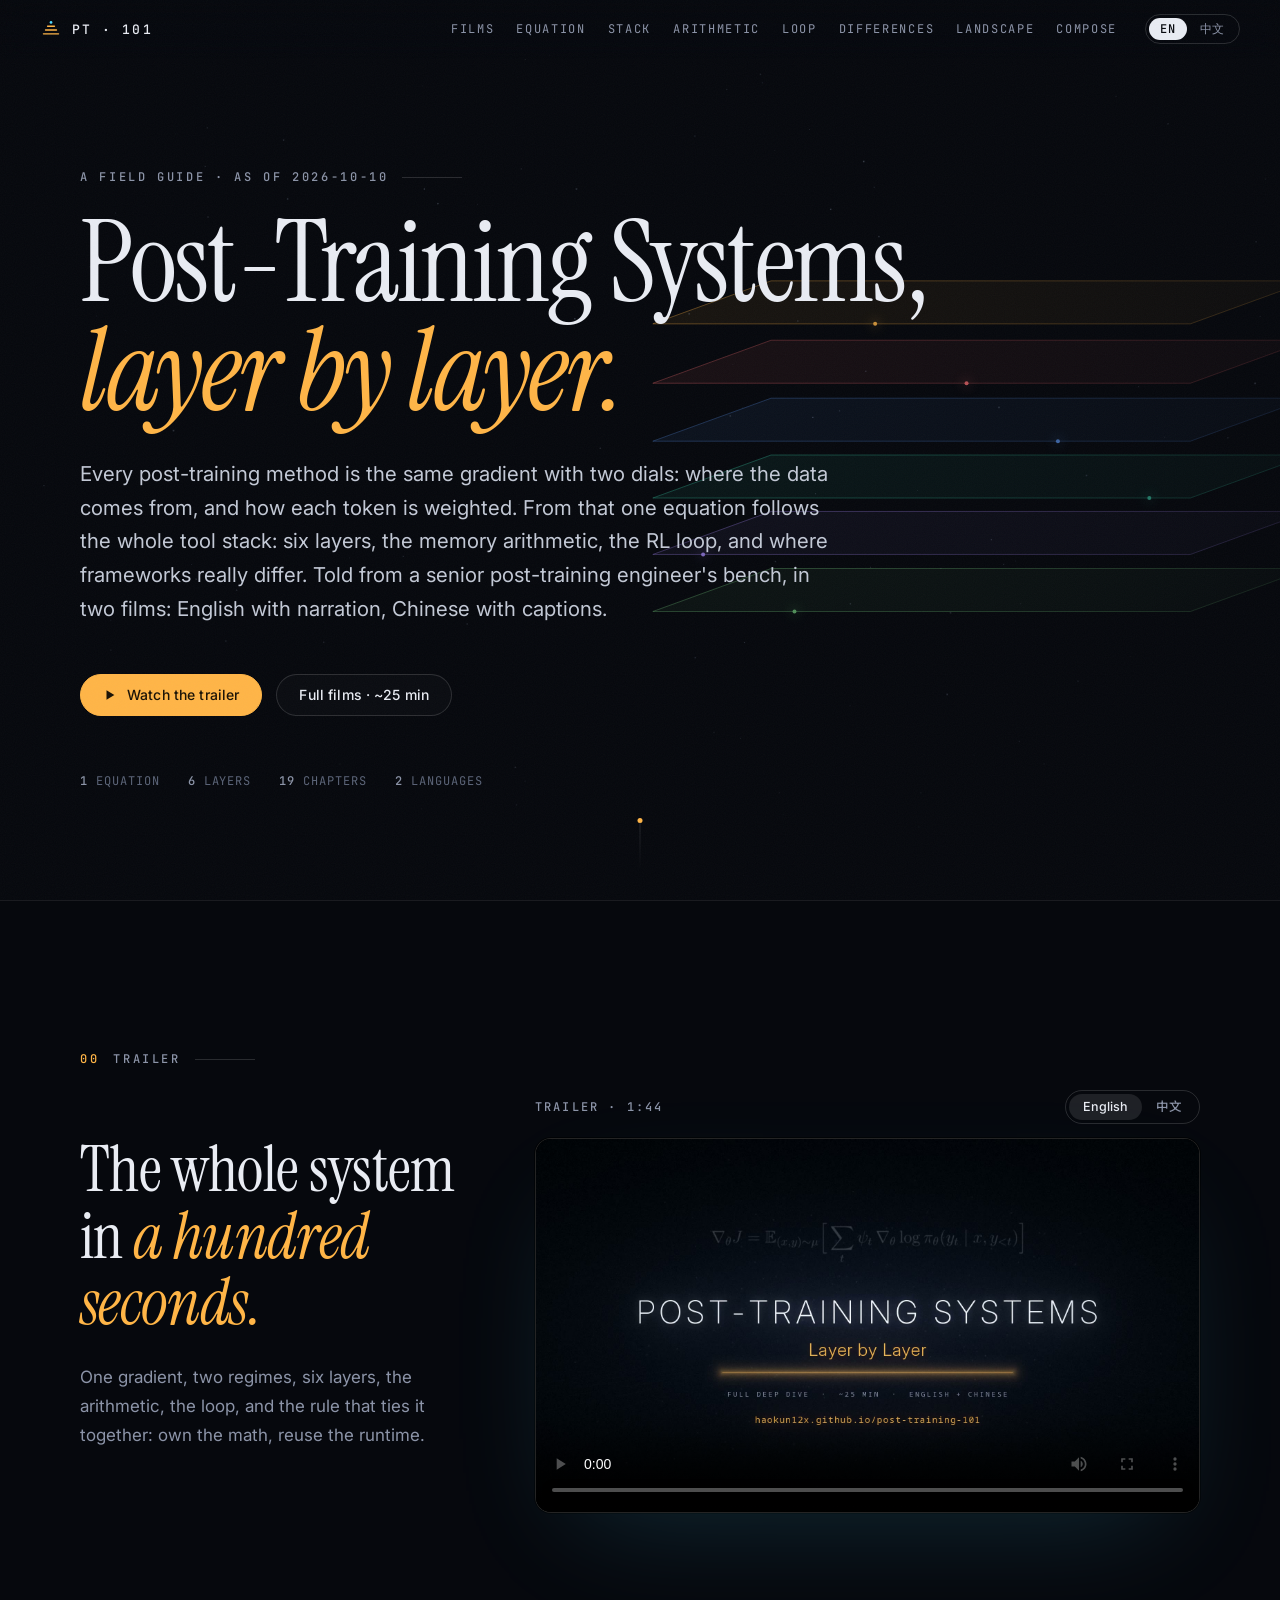
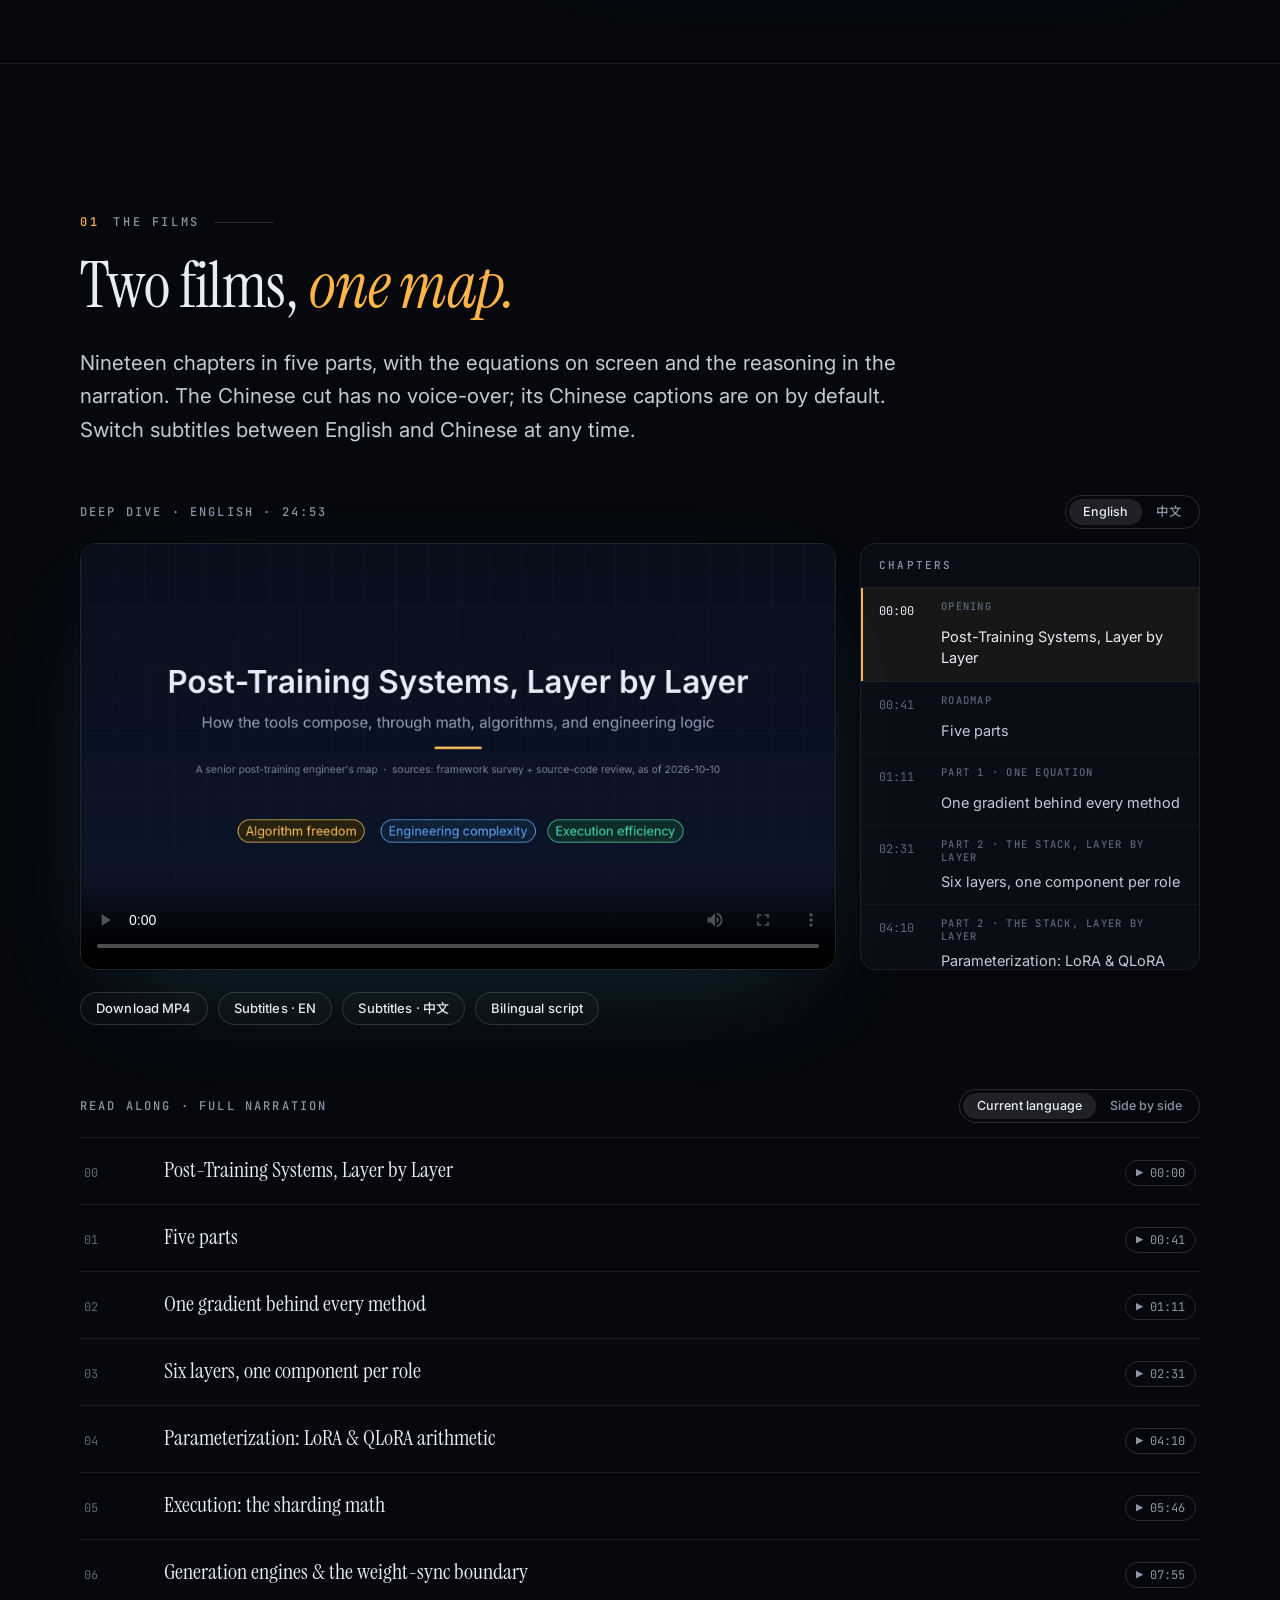
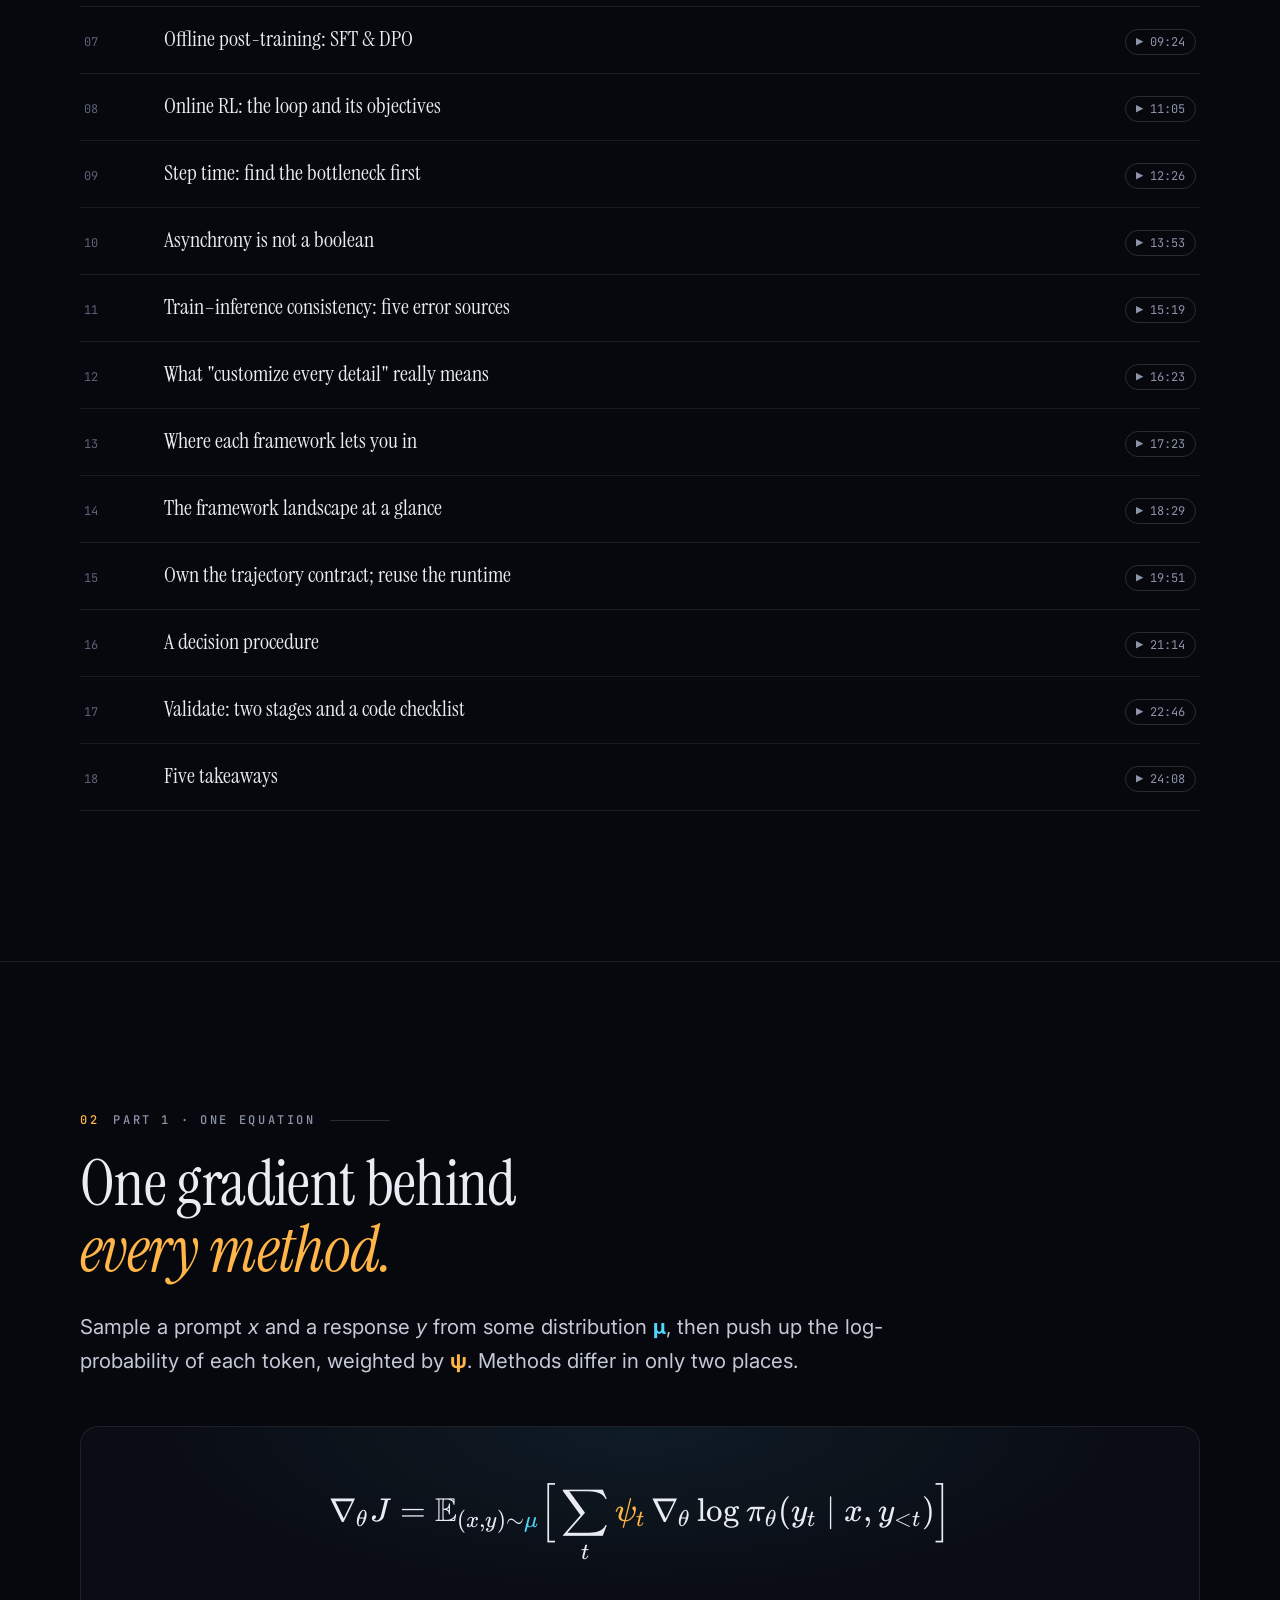
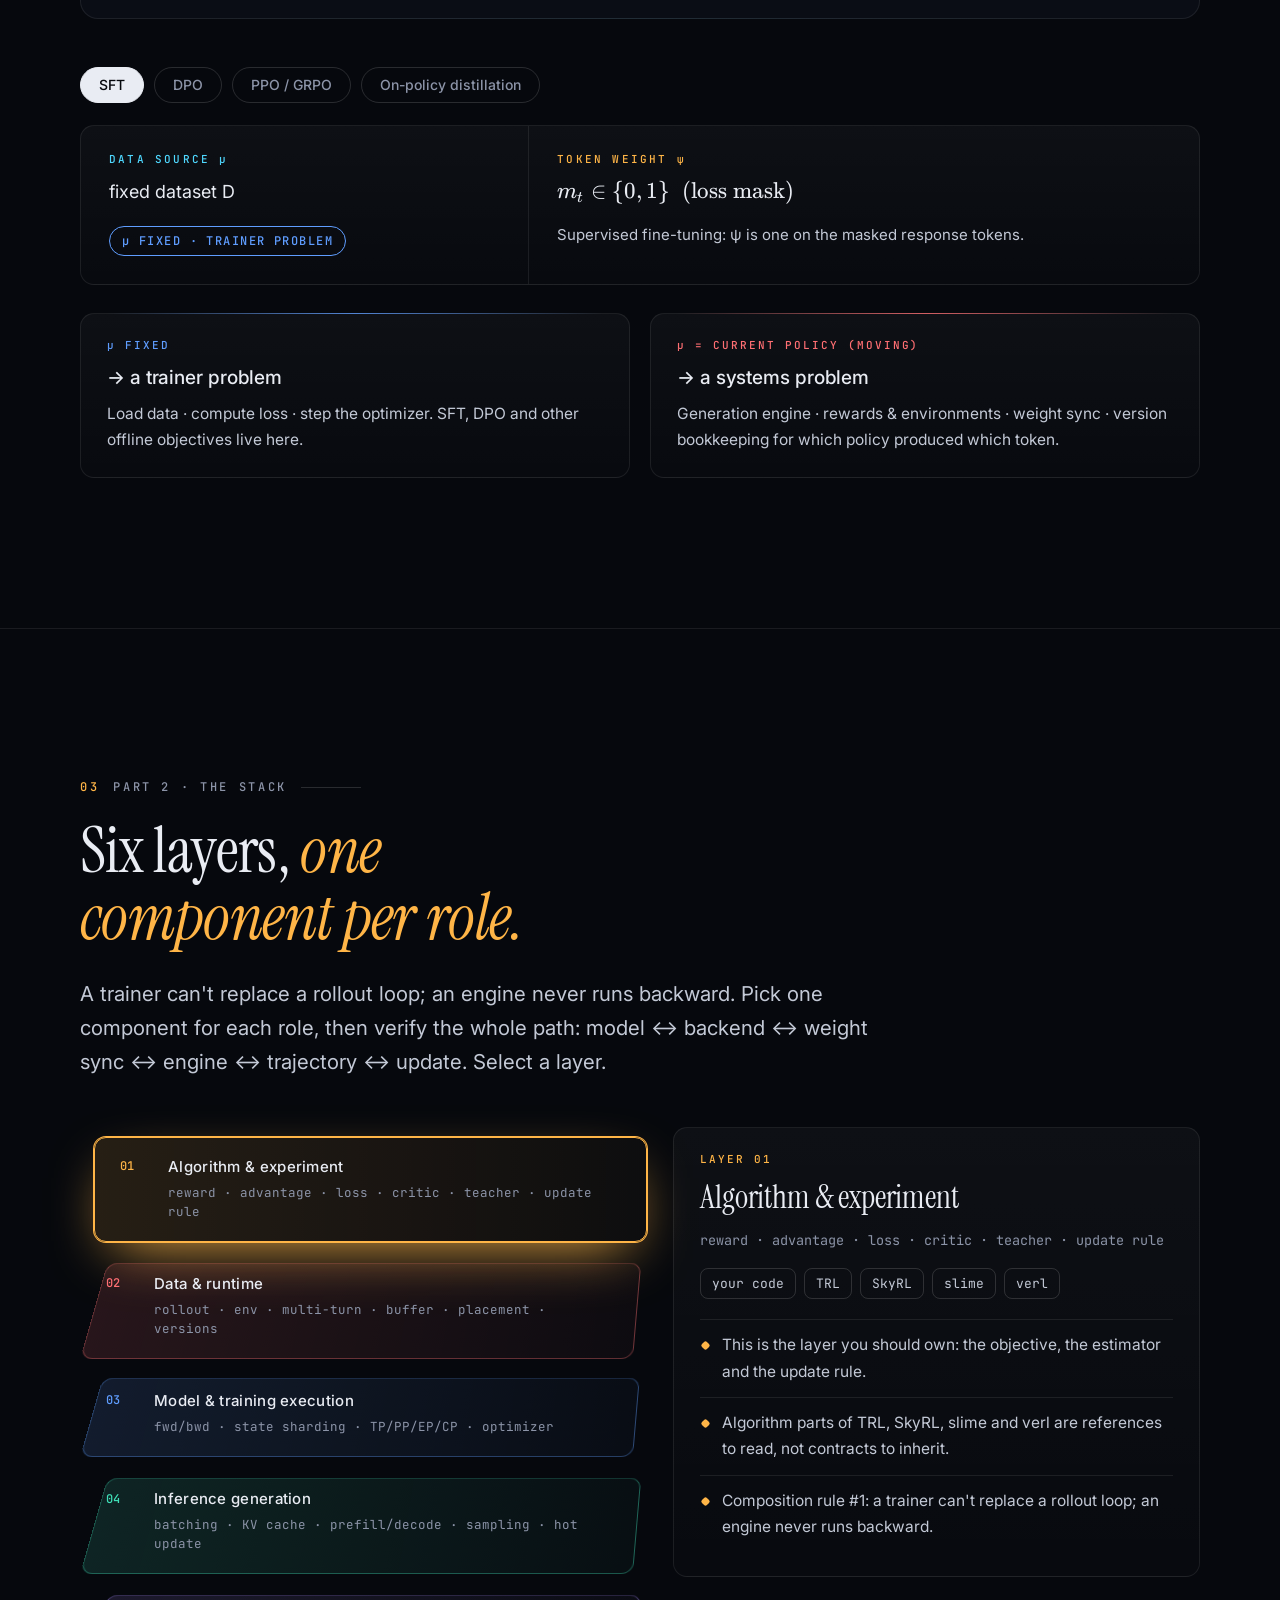
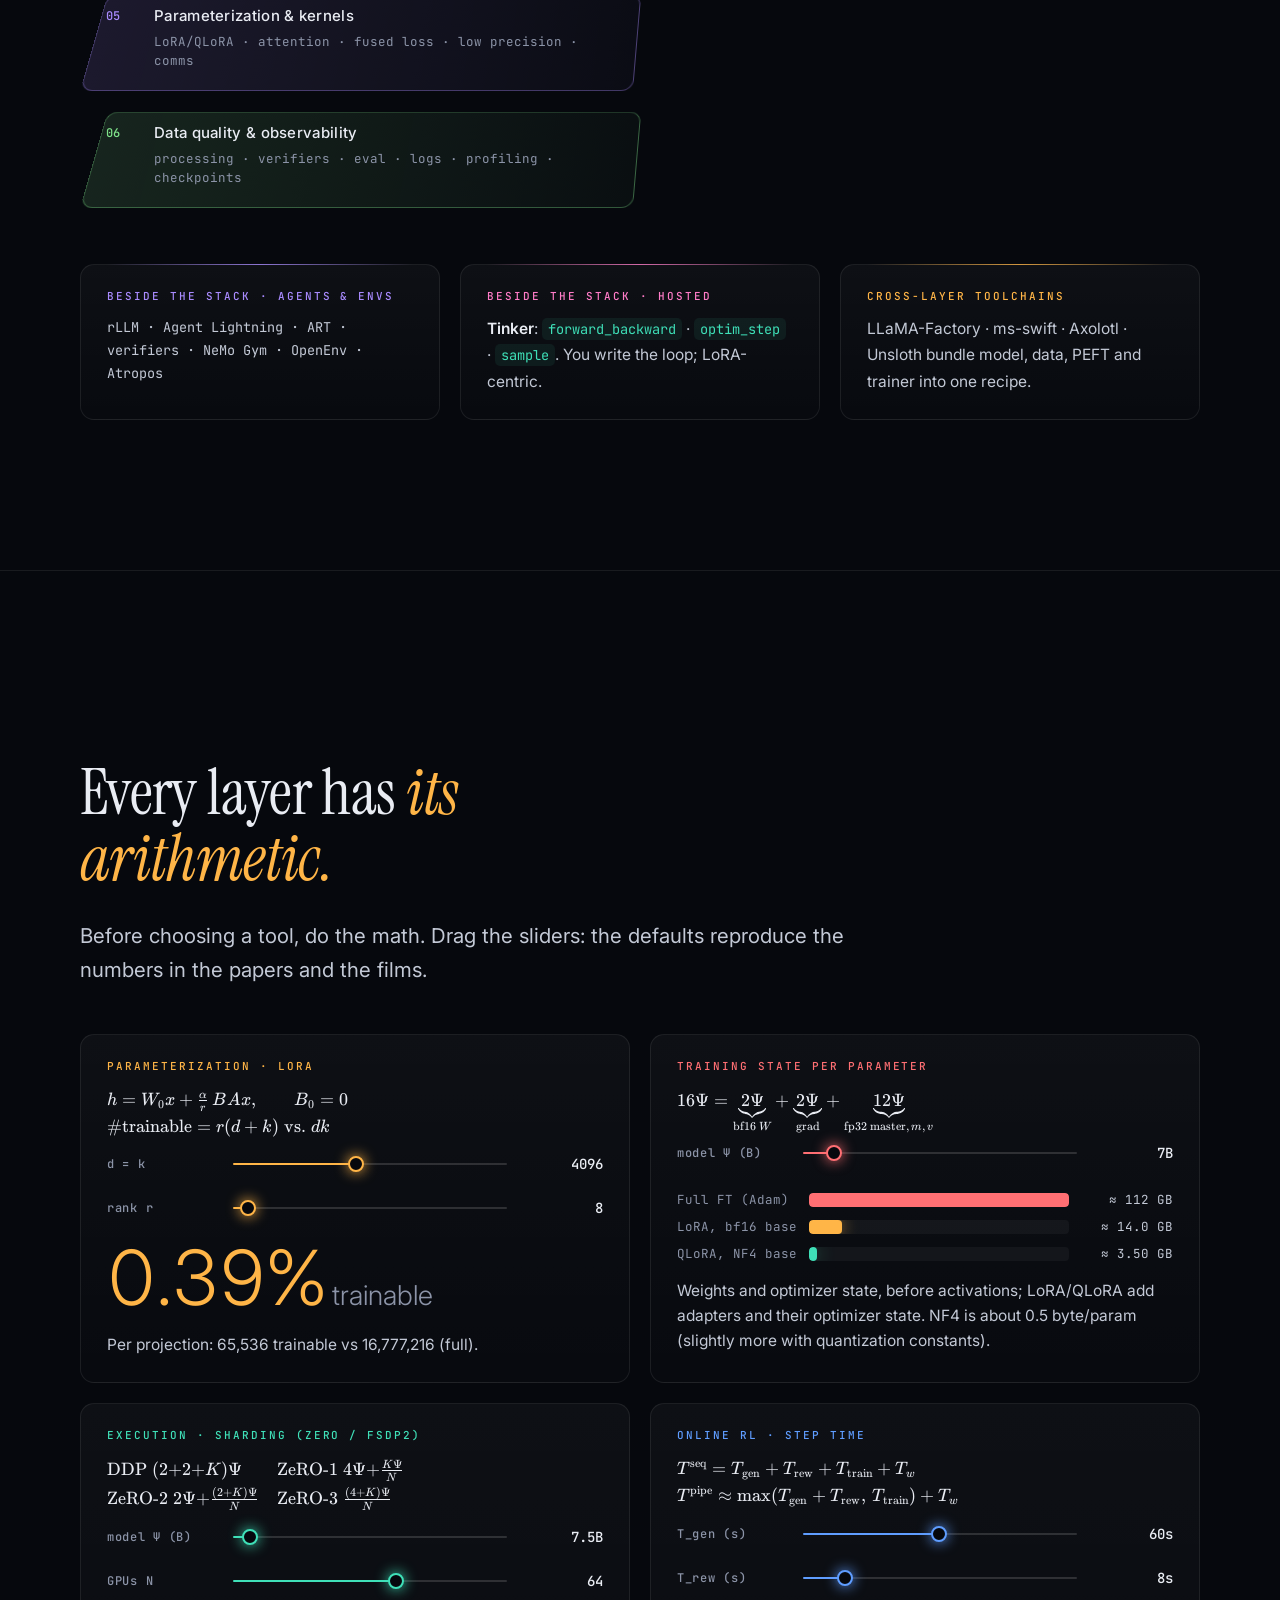
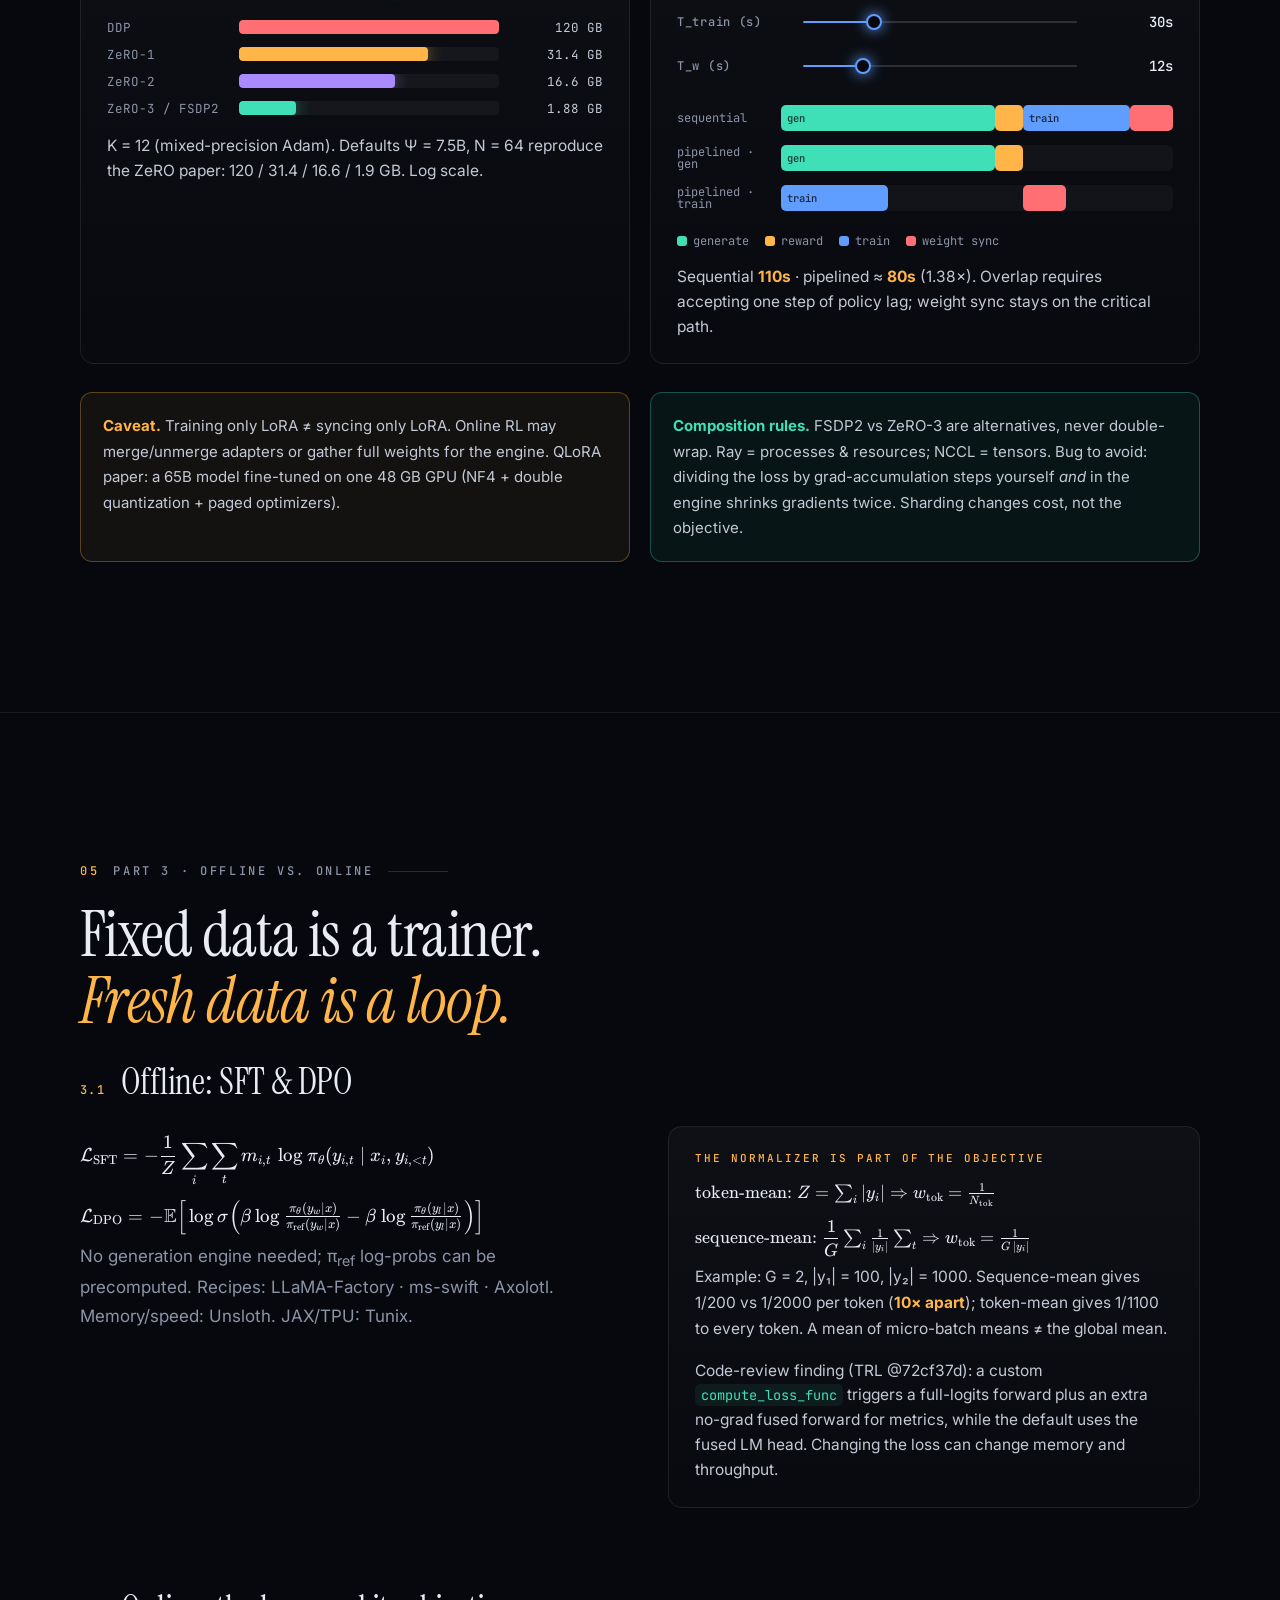
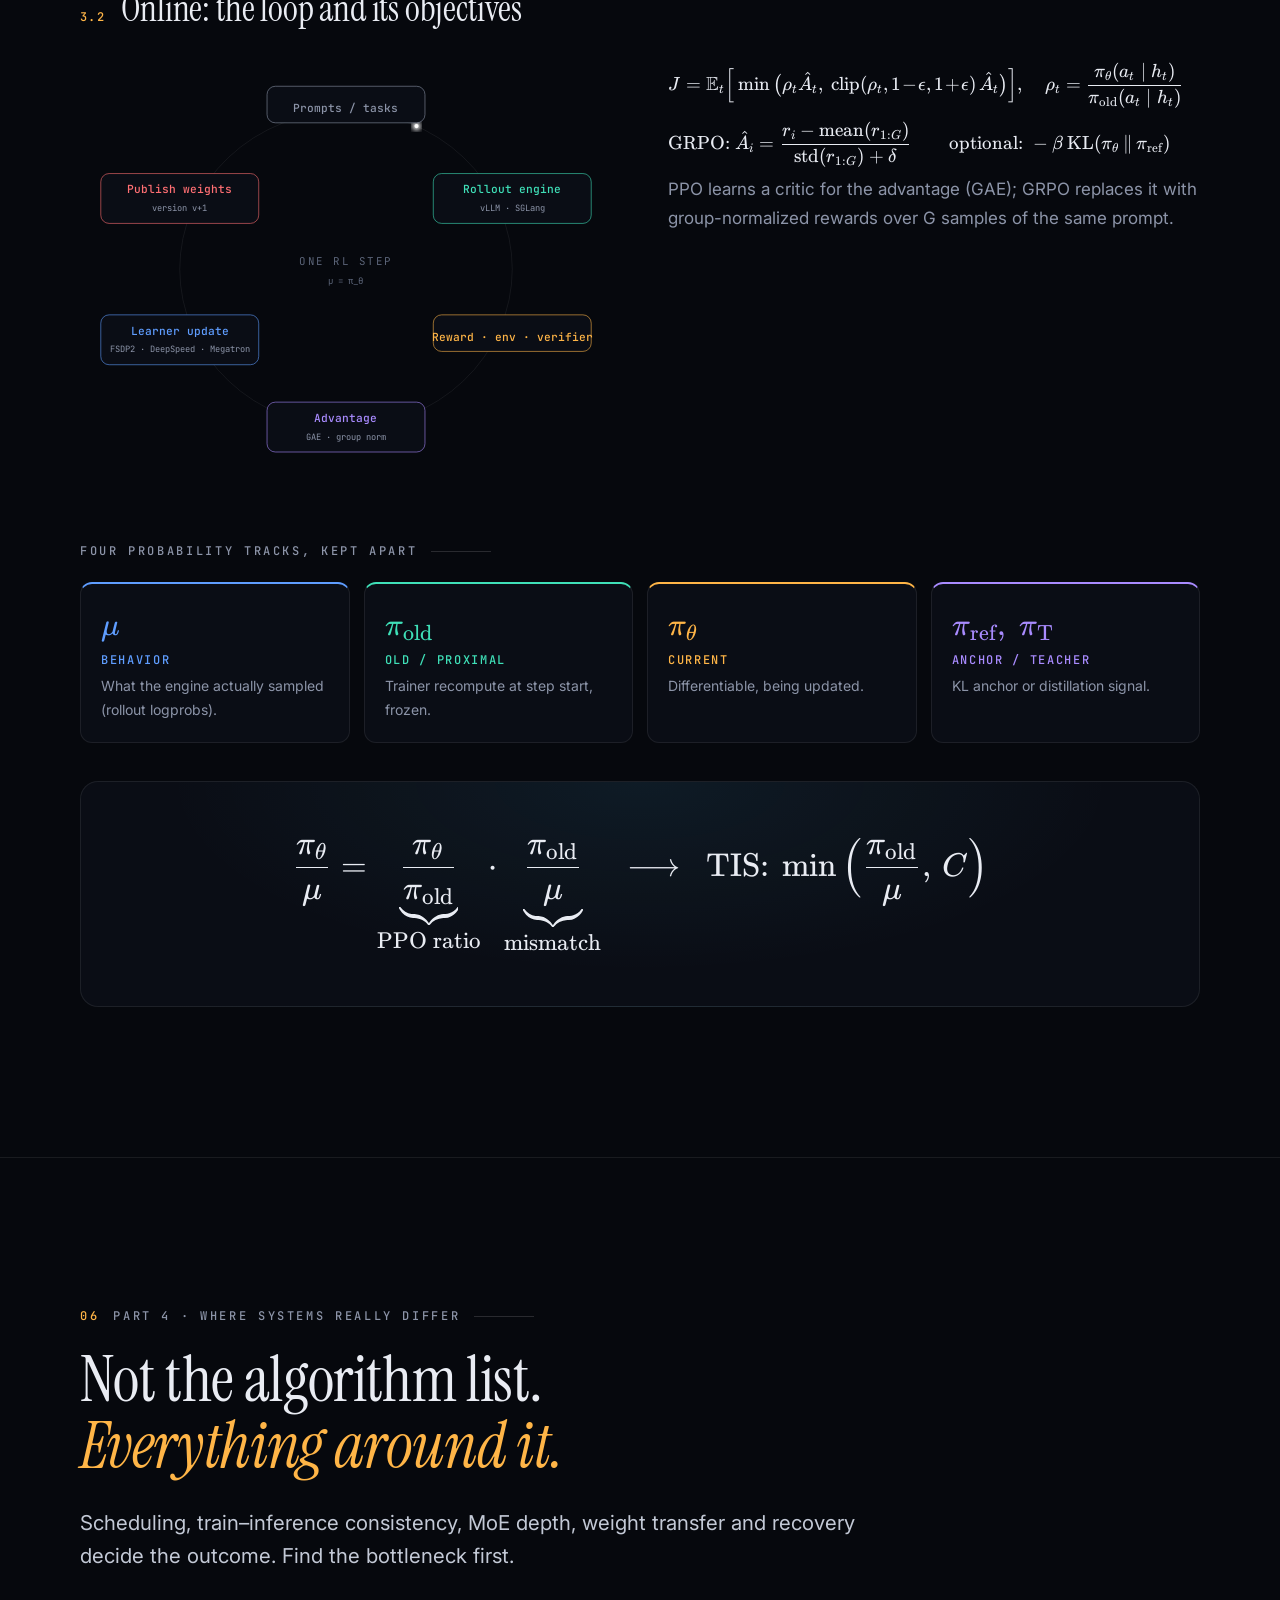
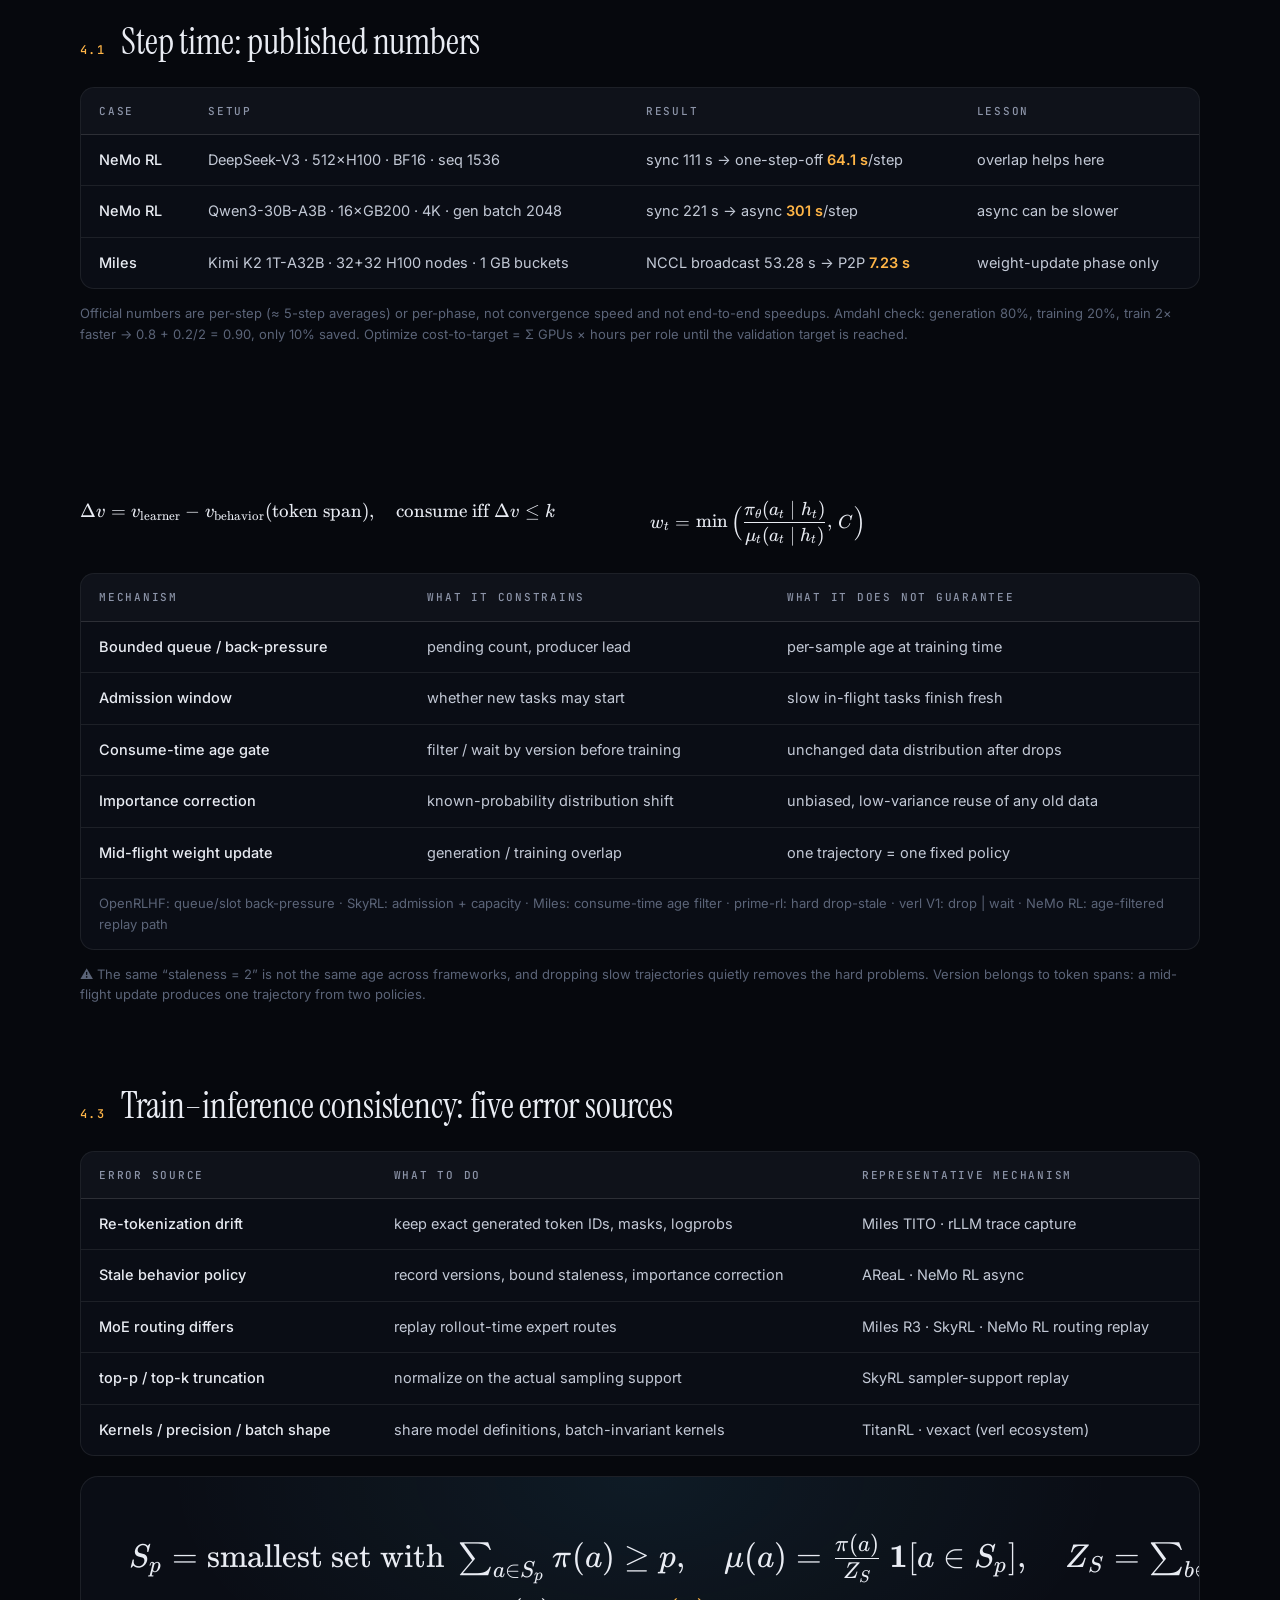
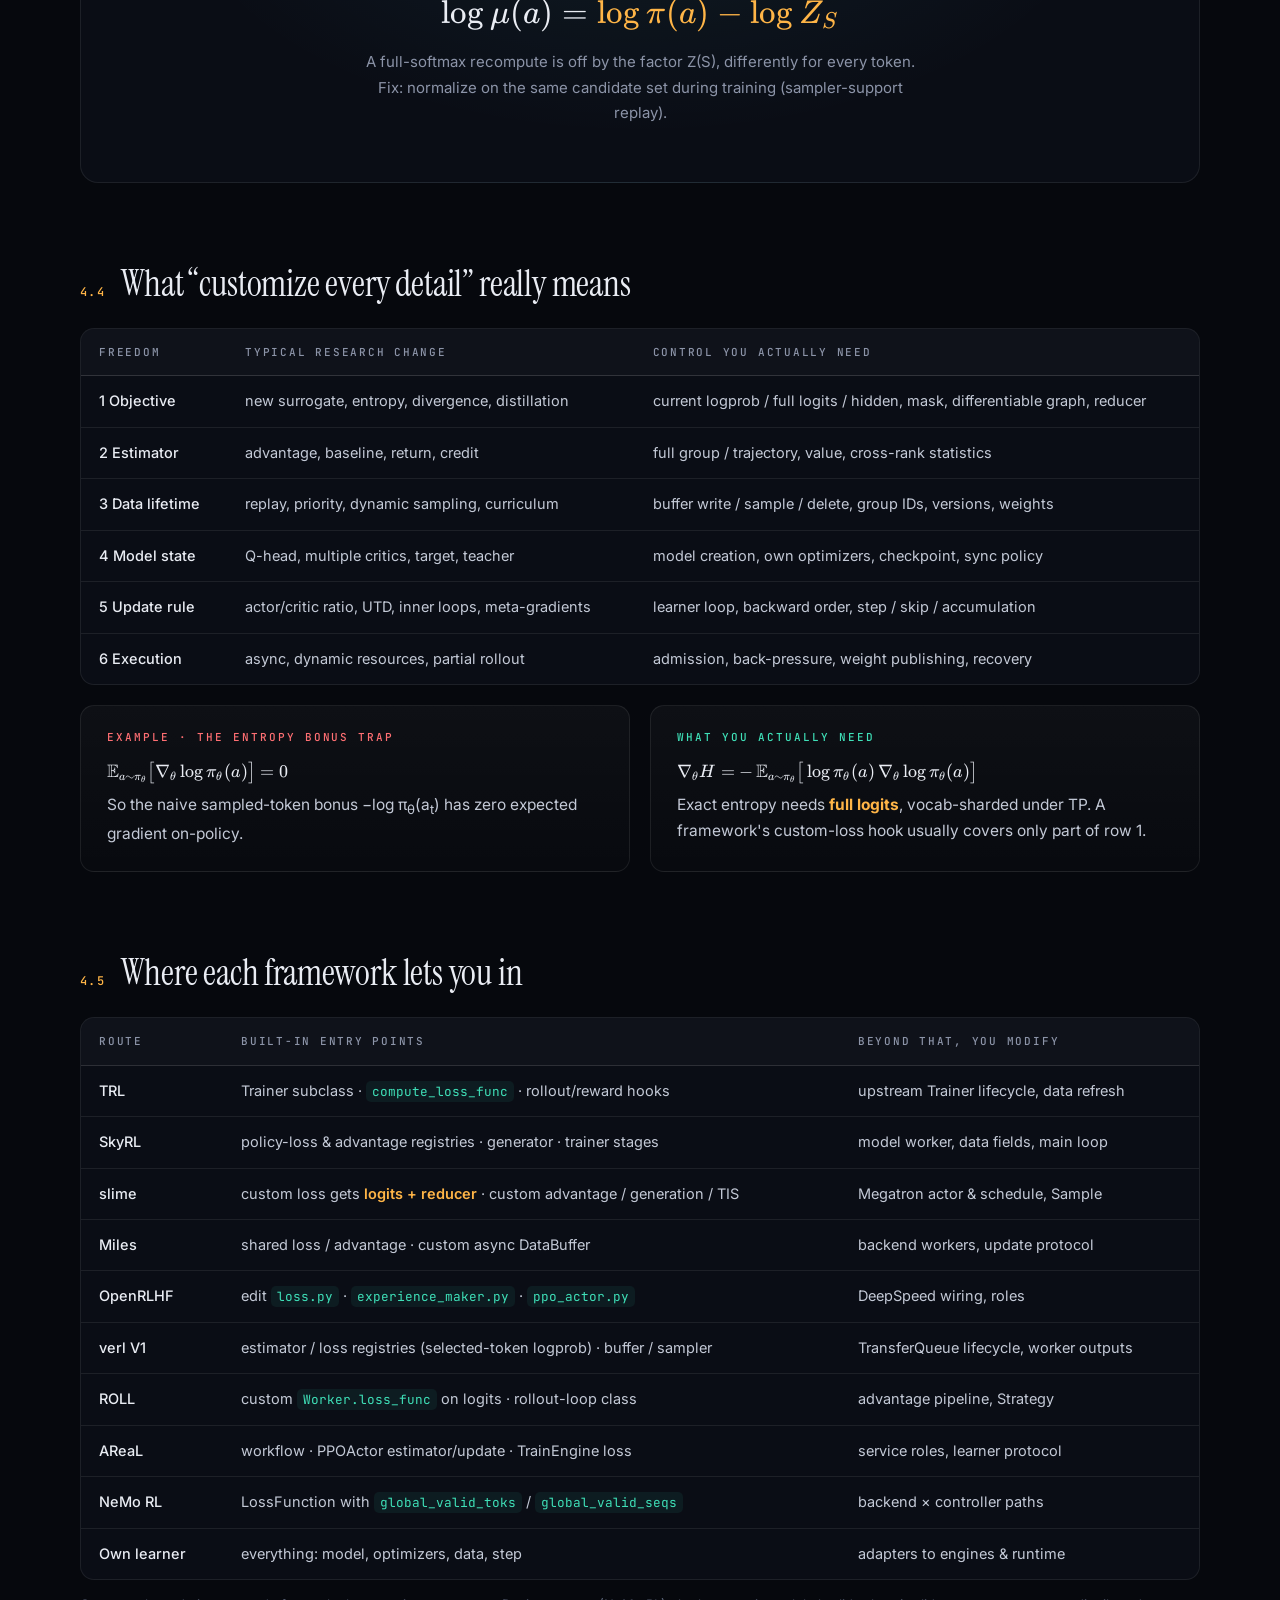
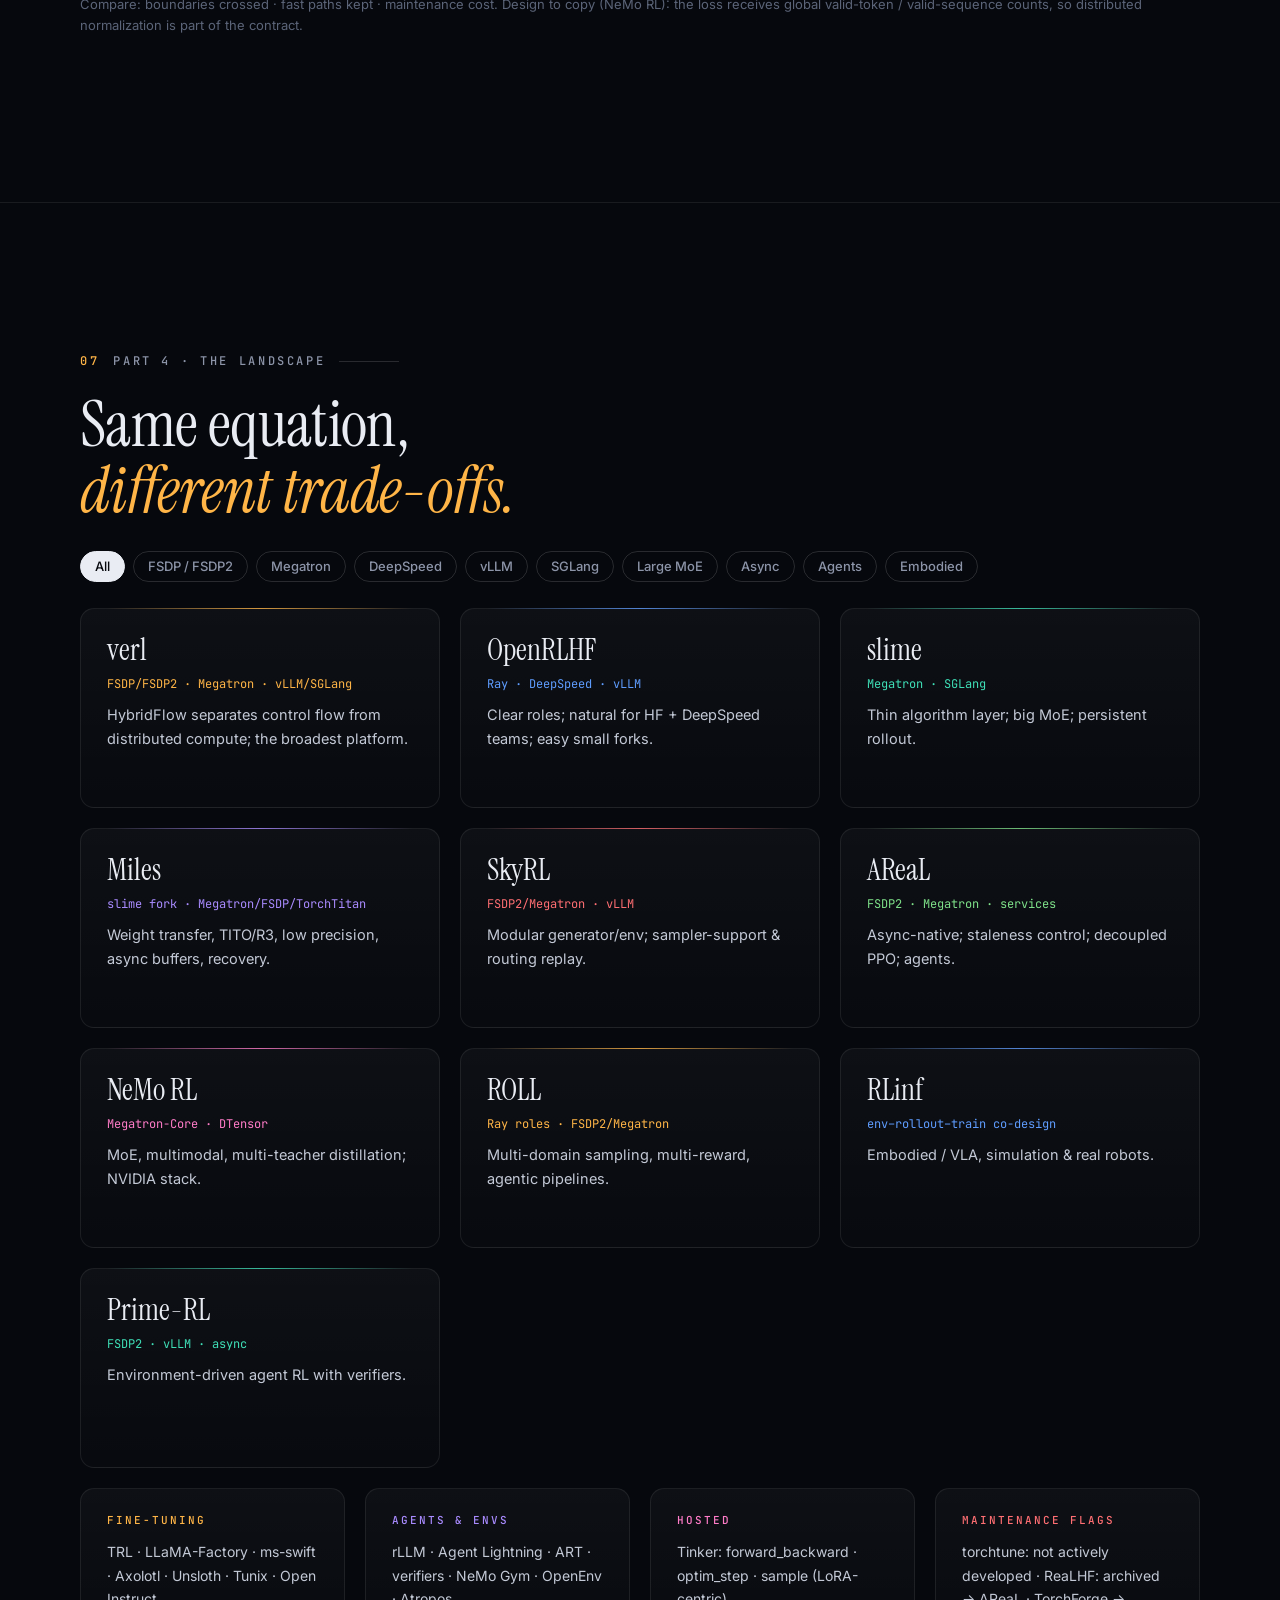
==== commit 1983b1d5: "Drop voice-over from the Chinese film and trailer The Chinese trailer is now music-only (captions bu" ====
--- a/docs/index.html
+++ b/docs/index.html
@@ -4,10 +4,10 @@
 <meta charset="utf-8">
 <meta name="viewport" content="width=device-width, initial-scale=1, viewport-fit=cover">
 <title>Post-Training Systems, Layer by Layer · 后训练工具体系</title>
-<meta name="description" content="A senior post-training engineer's map of the LLM post-training tool stack, built from one gradient: layers, memory math, the RL loop, where frameworks really differ, and how to compose them. Two narrated films, English and Chinese.">
+<meta name="description" content="A senior post-training engineer's map of the LLM post-training tool stack, built from one gradient: layers, memory math, the RL loop, where frameworks really differ, and how to compose them. Two films: English (narrated) and Chinese (captioned).">
 <meta name="theme-color" content="#06080d">
 <meta property="og:title" content="Post-Training Systems, Layer by Layer">
-<meta property="og:description" content="One gradient, six layers, one loop. A layered, mathematical map of post-training tools — two narrated films in English and Chinese.">
+<meta property="og:description" content="One gradient, six layers, one loop. A layered, mathematical map of post-training tools — two films, English and Chinese.">
 <meta property="og:type" content="website">
 <meta property="og:url" content="https://haokun12x.github.io/post-training-101/">
 <meta property="og:image" content="https://haokun12x.github.io/post-training-101/media/og.jpg">
@@ -62,8 +62,8 @@
       <span lang="zh-CN">后训练工具体系<br><em>分层拆解</em></span>
     </h1>
     <p class="lead rv">
-      <span lang="en">Every post-training method is the same gradient with two dials: where the data comes from, and how each token is weighted. From that one equation follows the whole tool stack: six layers, the memory arithmetic, the RL loop, and where frameworks really differ. Told from a senior post-training engineer's bench, in two narrated films.</span>
-      <span lang="zh-CN">每一种后训练方法，都是同一个梯度上的两个旋钮：数据从哪里来，每个 token 如何加权。由这一个公式出发，可以推出整个工具体系：六层工具栈、显存算术、强化学习闭环，以及框架之间真正的差异。从资深后训练工程师的视角，配两部完整的解说影片。</span>
+      <span lang="en">Every post-training method is the same gradient with two dials: where the data comes from, and how each token is weighted. From that one equation follows the whole tool stack: six layers, the memory arithmetic, the RL loop, and where frameworks really differ. Told from a senior post-training engineer's bench, in two films: English with narration, Chinese with captions.</span>
+      <span lang="zh-CN">每一种后训练方法，都是同一个梯度上的两个旋钮：数据从哪里来，每个 token 如何加权。由这一个公式出发，可以推出整个工具体系：六层工具栈、显存算术、强化学习闭环，以及框架之间真正的差异。从资深后训练工程师的视角，配两部完整影片：英文版有配音，中文版为纯字幕版。</span>
     </p>
     <div class="cta rv">
       <a class="btn primary" href="#trailer"><svg viewBox="0 0 16 16"><path d="M4 2.5v11l9-5.5z" fill="currentColor"/></svg><span lang="en">Watch the trailer</span><span lang="zh-CN">观看预告片</span></a>
@@ -115,8 +115,8 @@
     <p class="eyebrow rv"><span class="num">01</span><span lang="en">The films</span><span lang="zh-CN">完整影片</span></p>
     <h2 class="rv"><span lang="en">Two films, <em>one map.</em></span><span lang="zh-CN">两部影片，<em>一张地图</em></span></h2>
     <p class="lead rv">
-      <span lang="en">Nineteen chapters in five parts, with the equations on screen and the reasoning in the narration. Pick a language; switch subtitles between English and Chinese at any time.</span>
-      <span lang="zh-CN">五个部分、十九个章节：屏幕上是公式，解说里是推理。选择语言版本，字幕可随时在中英文之间切换。</span>
+      <span lang="en">Nineteen chapters in five parts, with the equations on screen and the reasoning in the narration. The Chinese cut has no voice-over; its Chinese captions are on by default. Switch subtitles between English and Chinese at any time.</span>
+      <span lang="zh-CN">五个部分、十九个章节：屏幕上是公式，字幕里是推理。中文版不配音，默认显示中文字幕；字幕可随时在中英文之间切换。</span>
     </p>
     <div class="frame-bar rv">
       <span class="label" id="film-label">Deep dive</span>
@@ -448,7 +448,7 @@
       <ul>
         <li><a href="https://github.com/haokun12x/post-training-101">github.com/haokun12x/post-training-101</a></li>
         <li><a href="https://github.com/haokun12x/post-training-101/tree/main/reports"><span lang="en">Research reports</span><span lang="zh-CN">调研报告</span></a></li>
-        <li><span class="muted"><span lang="en">Narration: Kokoro-82M (offline TTS). Visuals: Python, PIL, LaTeX, PyTorch.</span><span lang="zh-CN">配音：Kokoro-82M（离线 TTS）。画面：Python、PIL、LaTeX、PyTorch。</span></span></li>
+        <li><span class="muted"><span lang="en">English narration: Kokoro-82M (offline TTS); the Chinese cuts are captioned, without voice-over. Visuals: Python, PIL, LaTeX, PyTorch.</span><span lang="zh-CN">英文版配音：Kokoro-82M（离线 TTS）；中文版为无配音字幕版。画面：Python、PIL、LaTeX、PyTorch。</span></span></li>
       </ul>
     </div>
   </div>
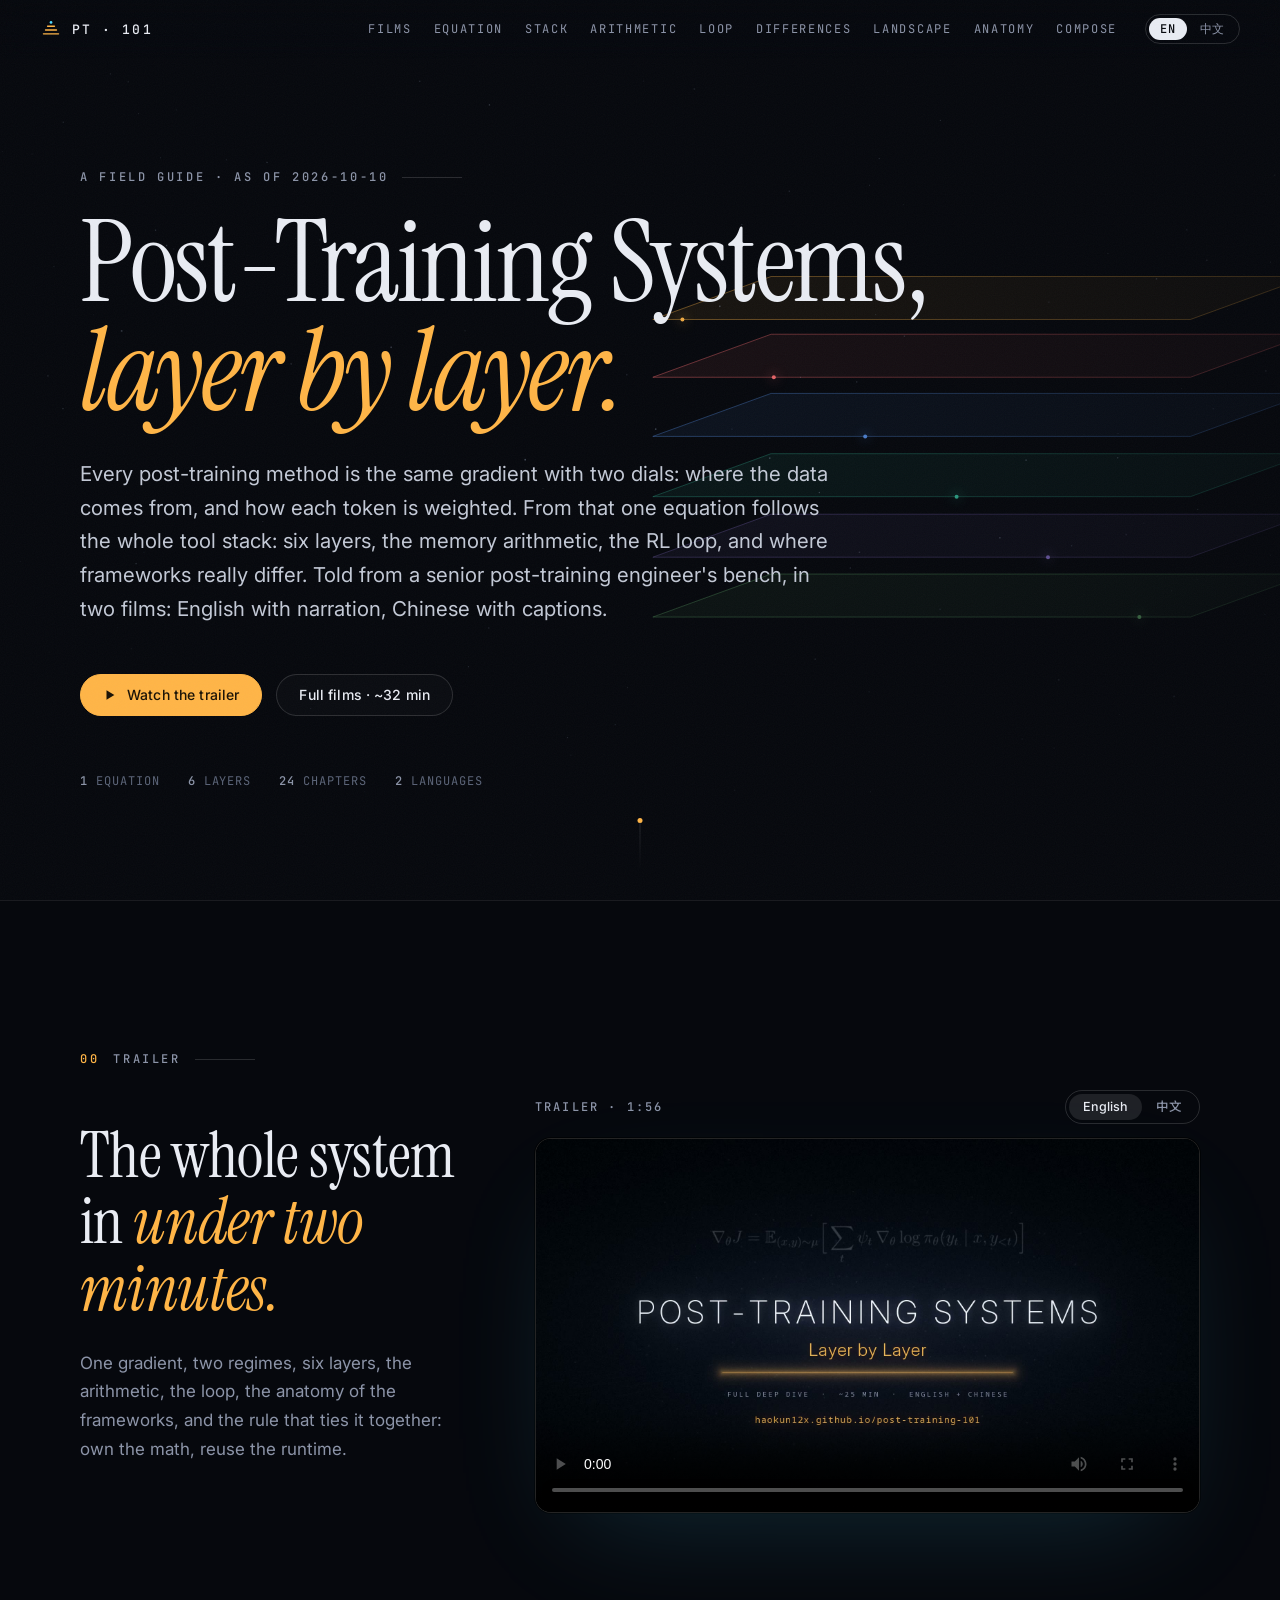
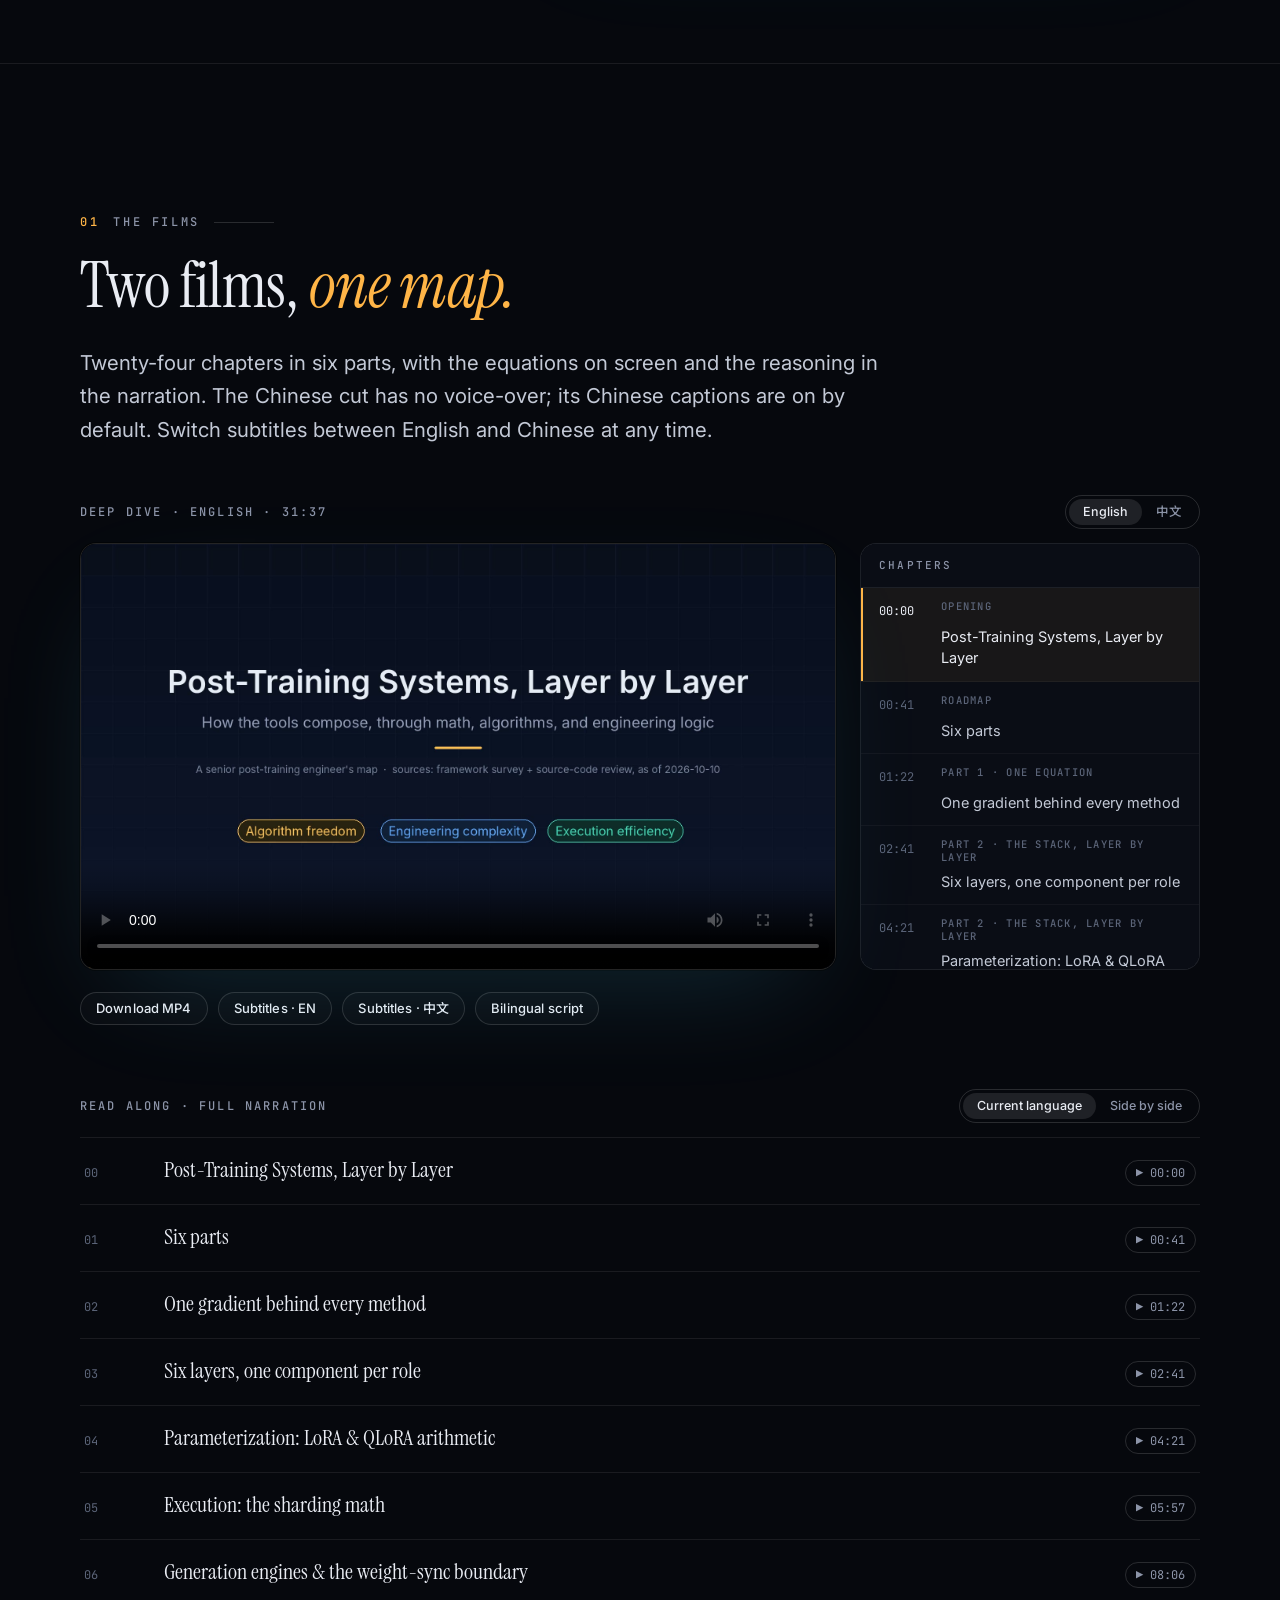
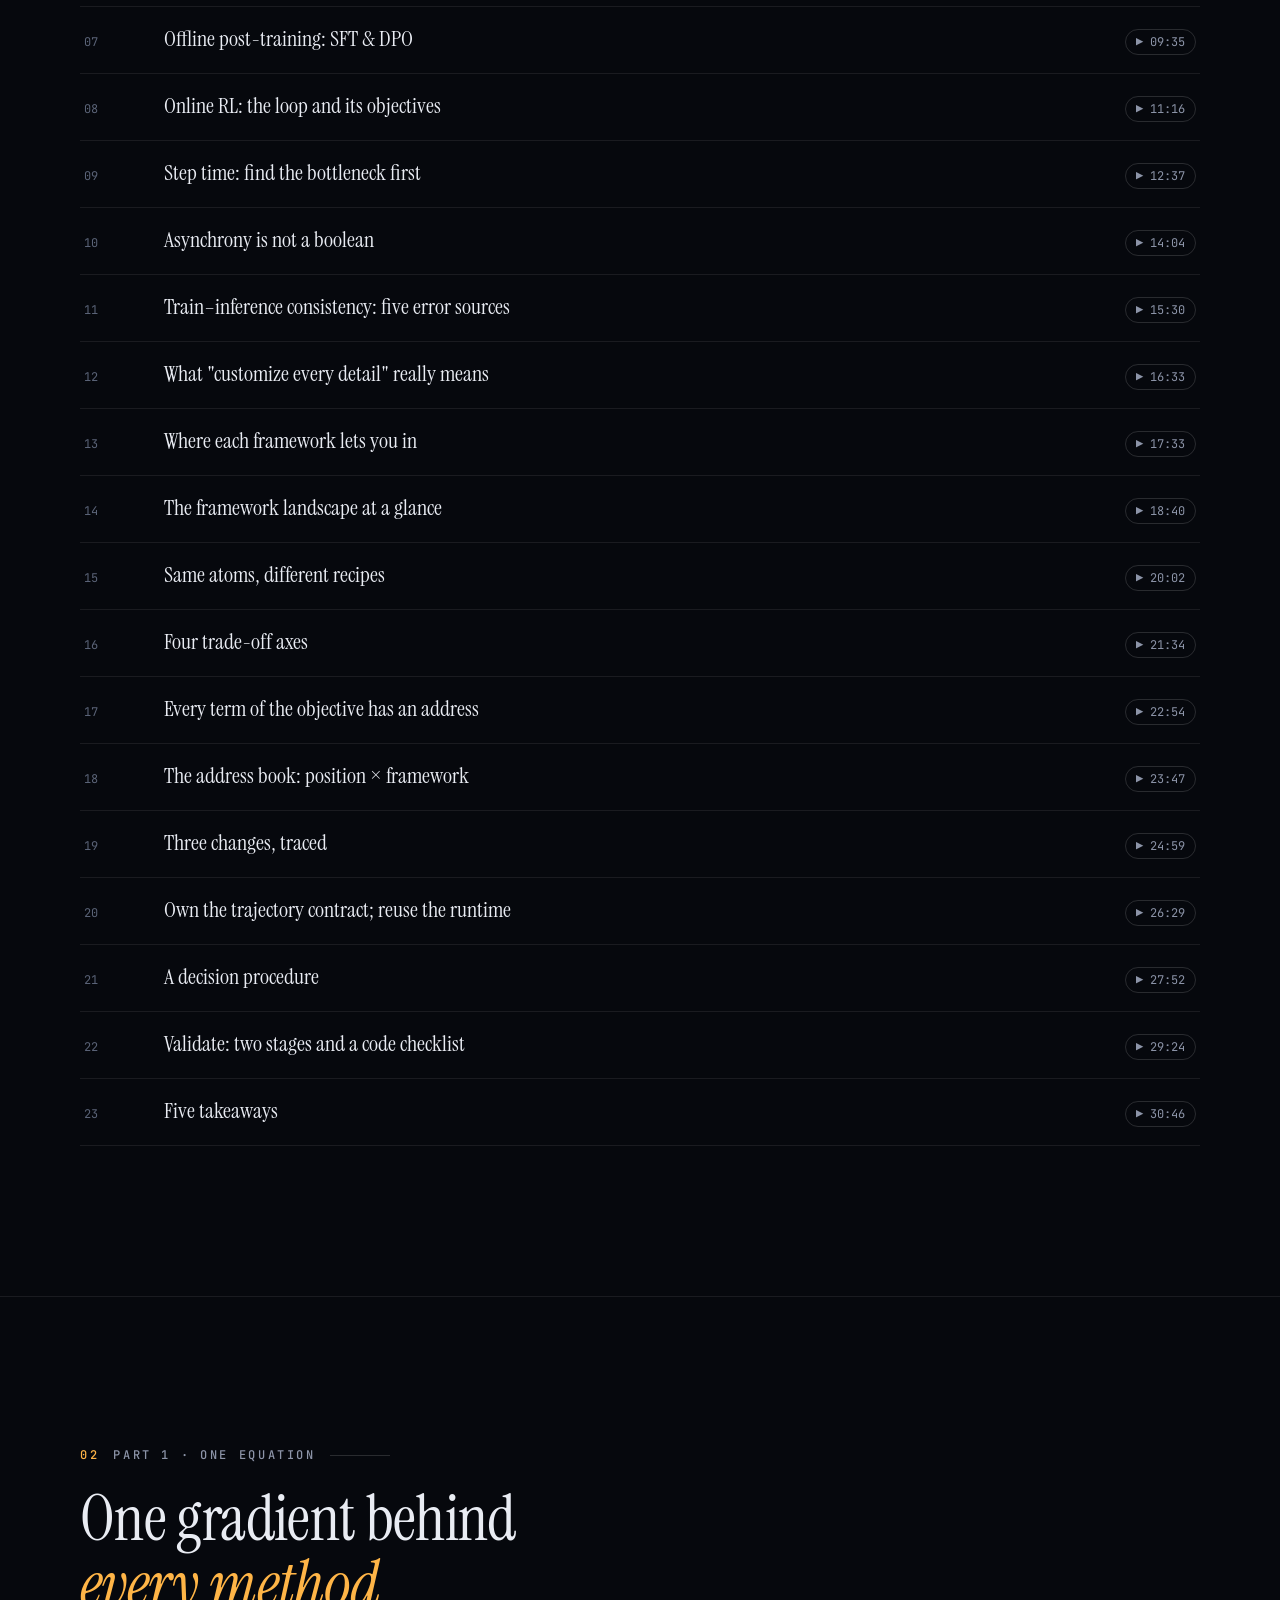
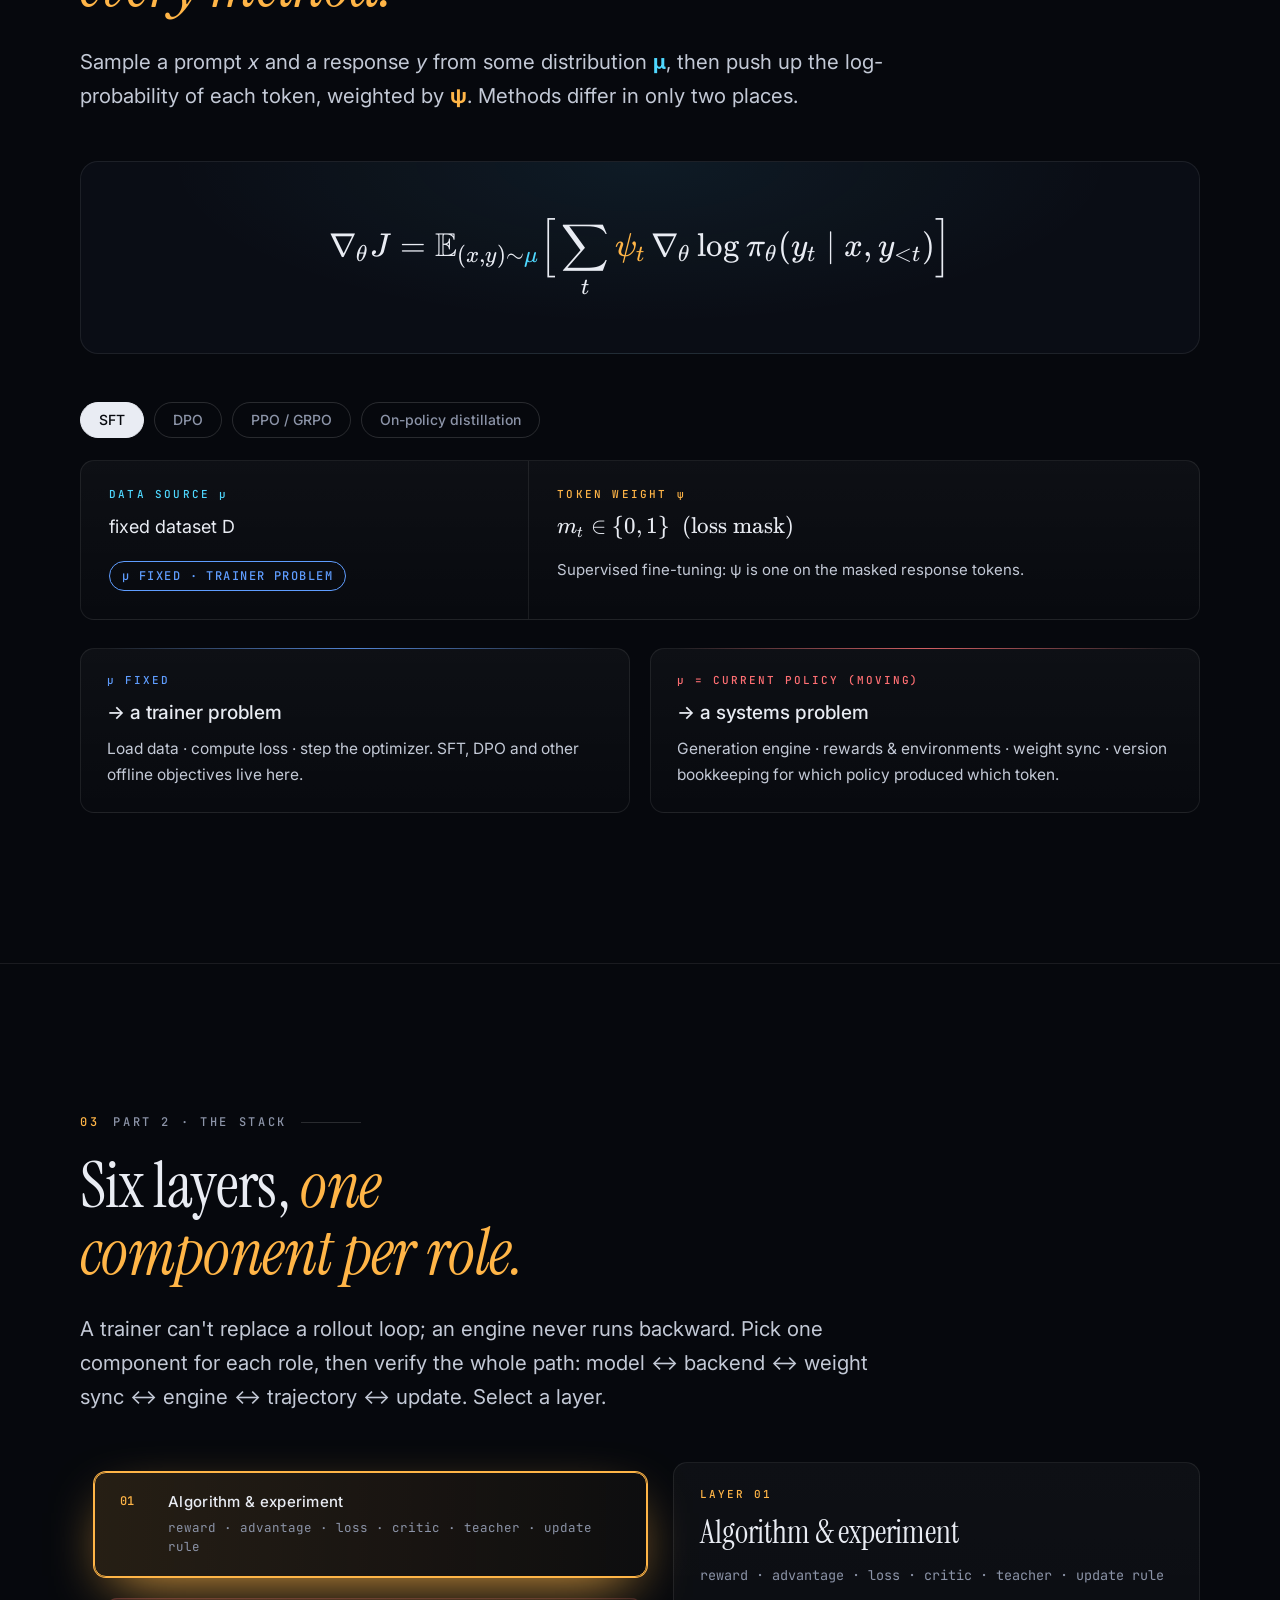
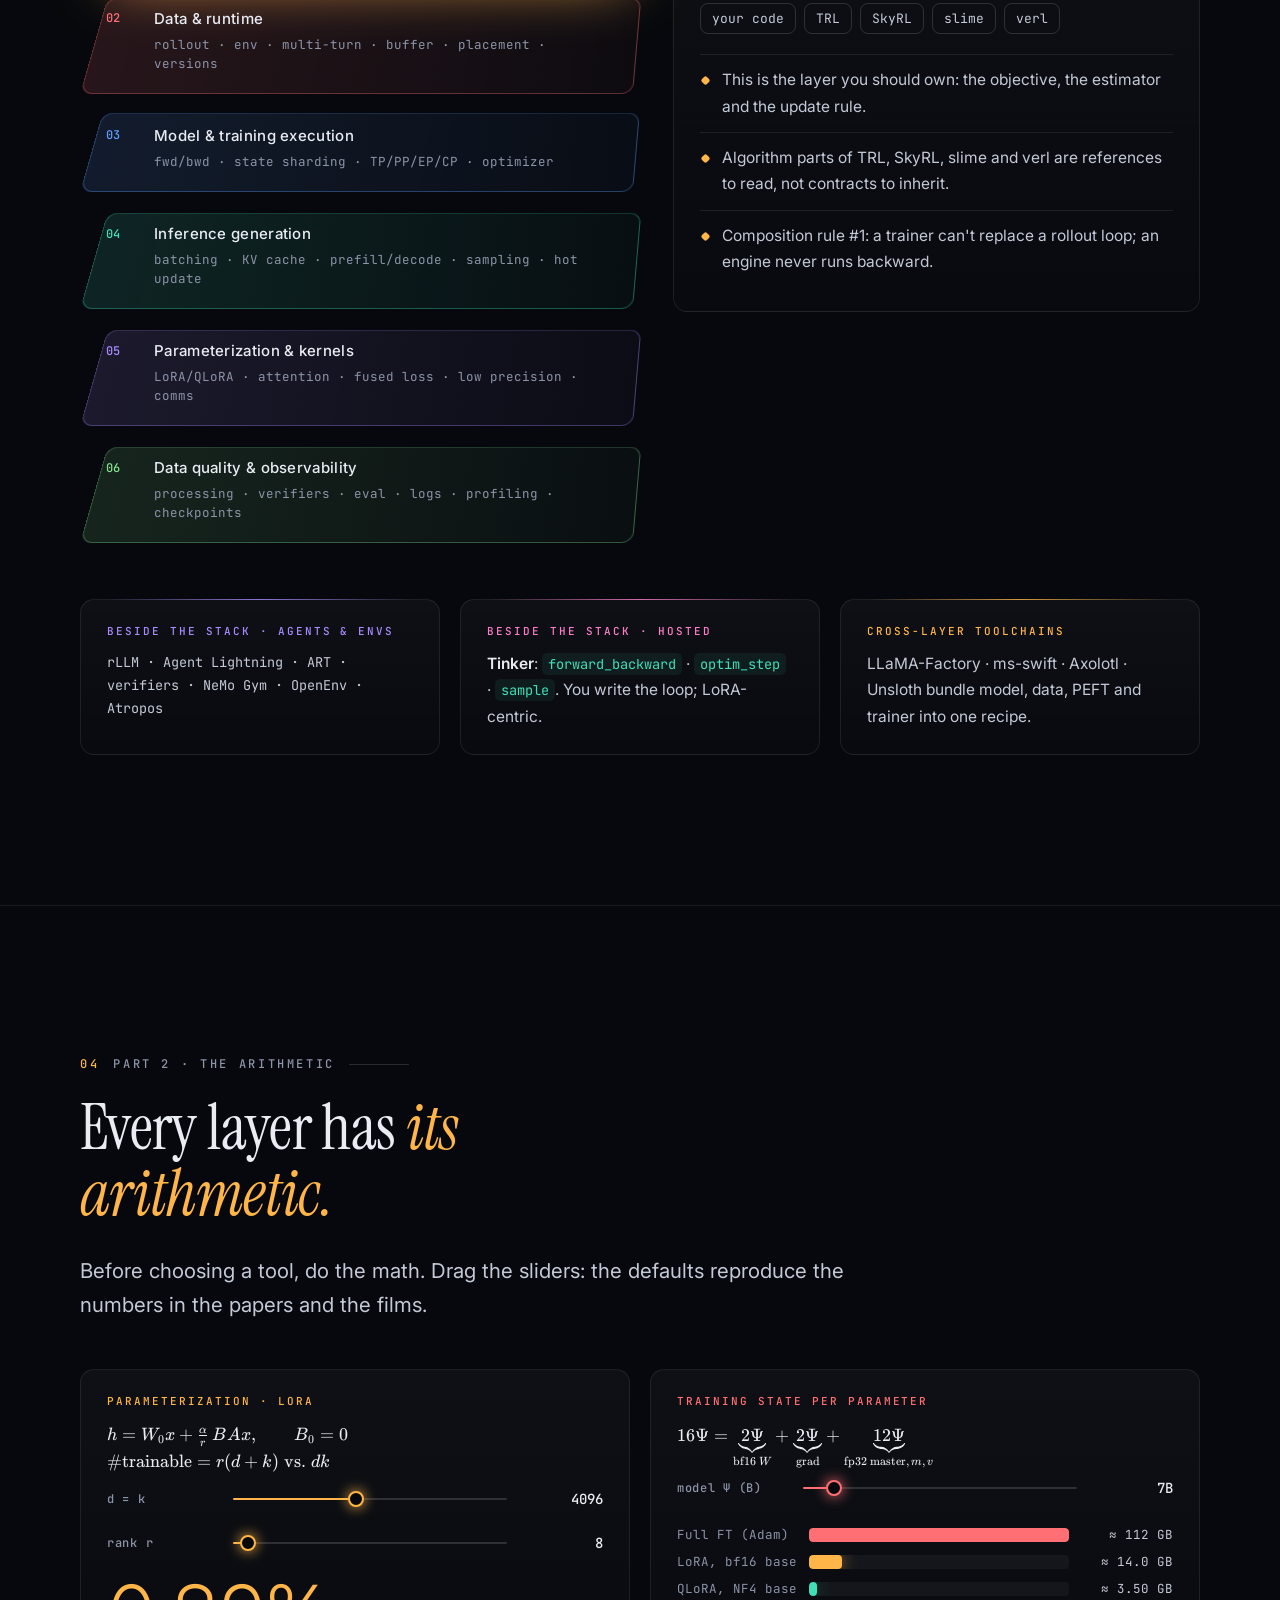
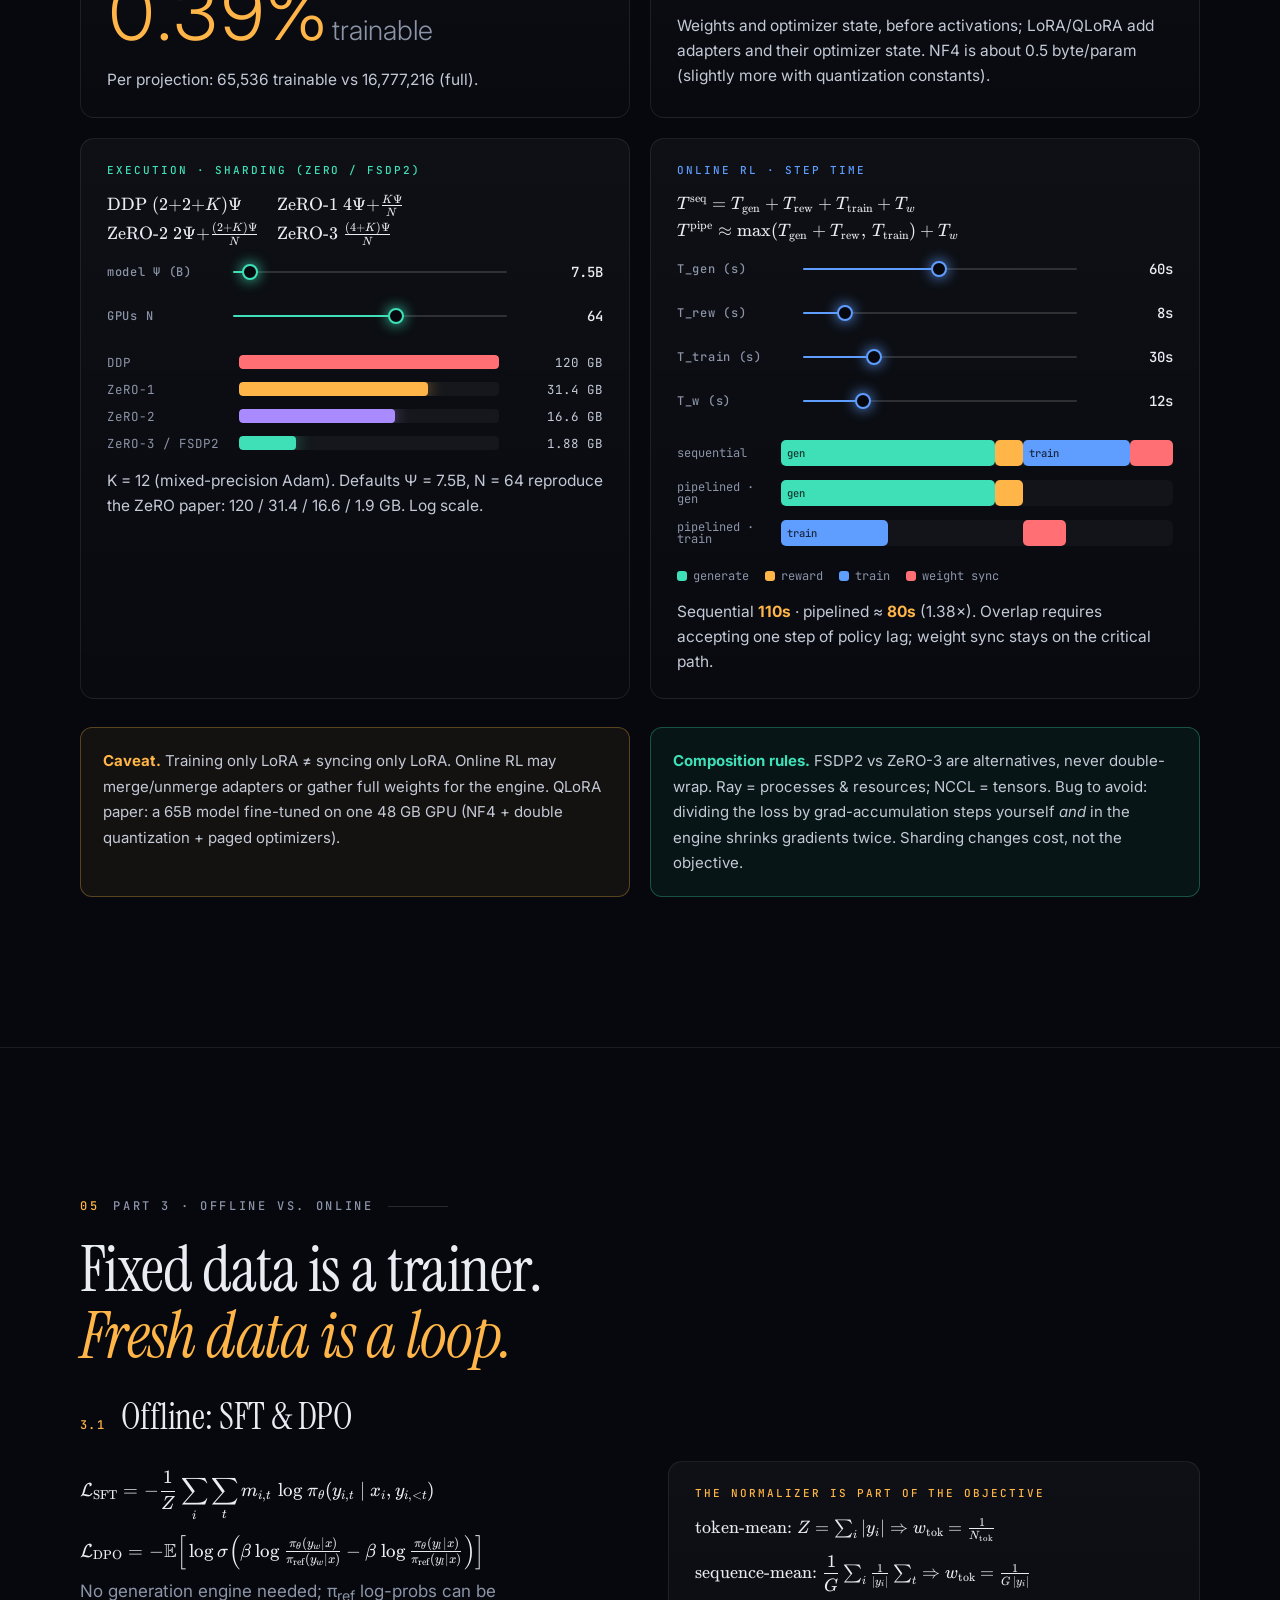
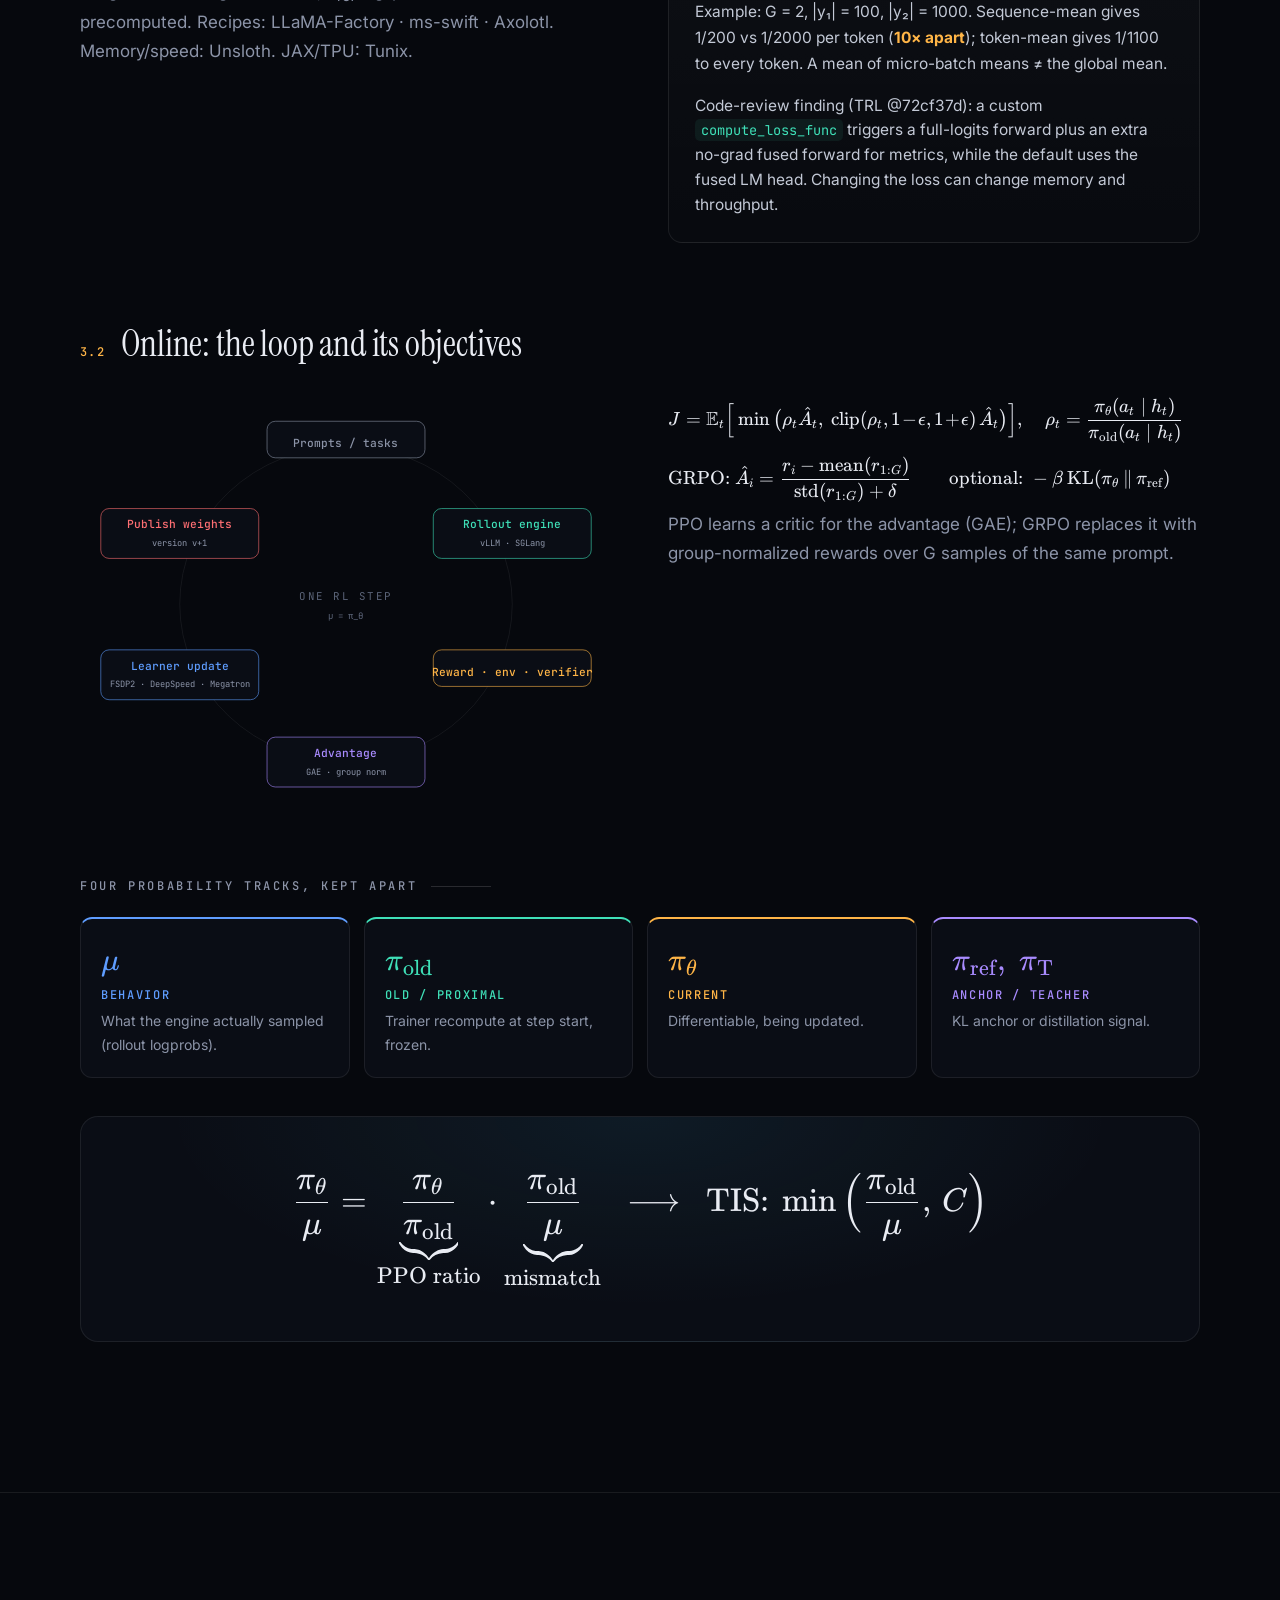
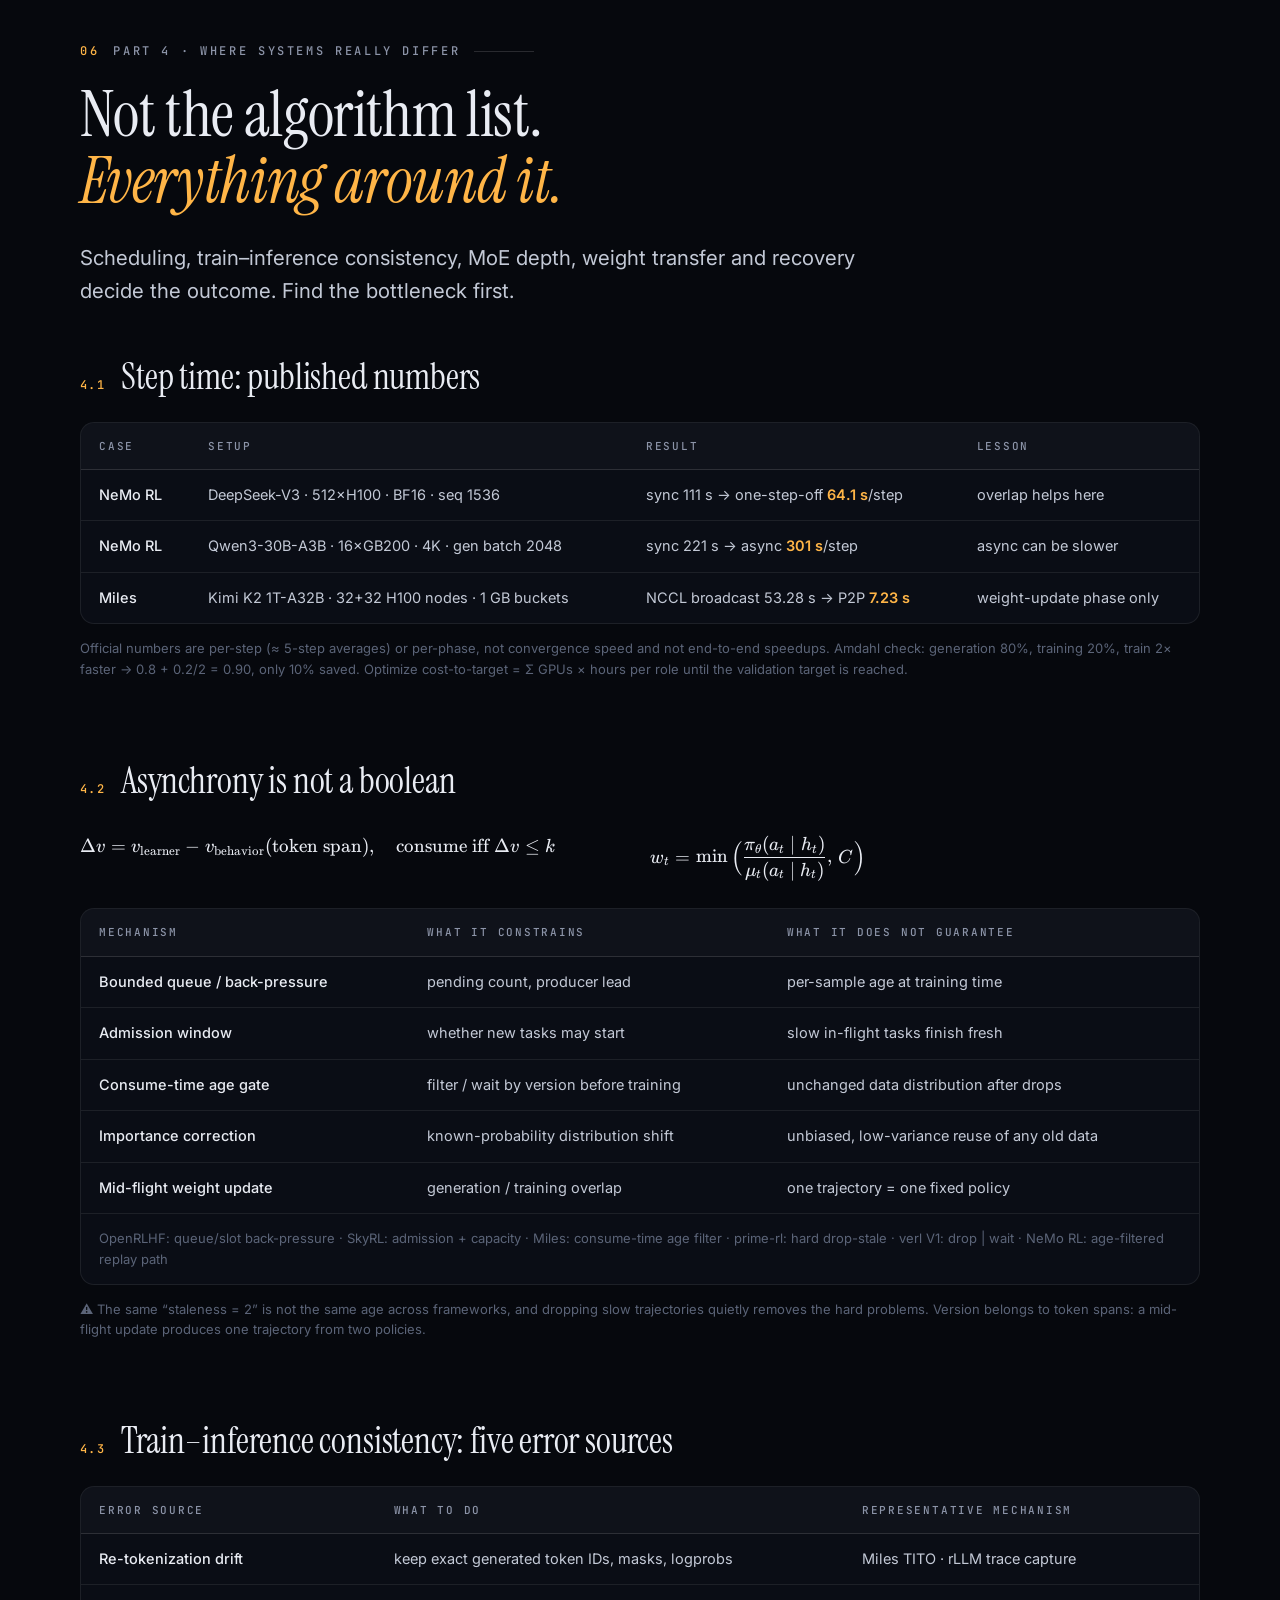
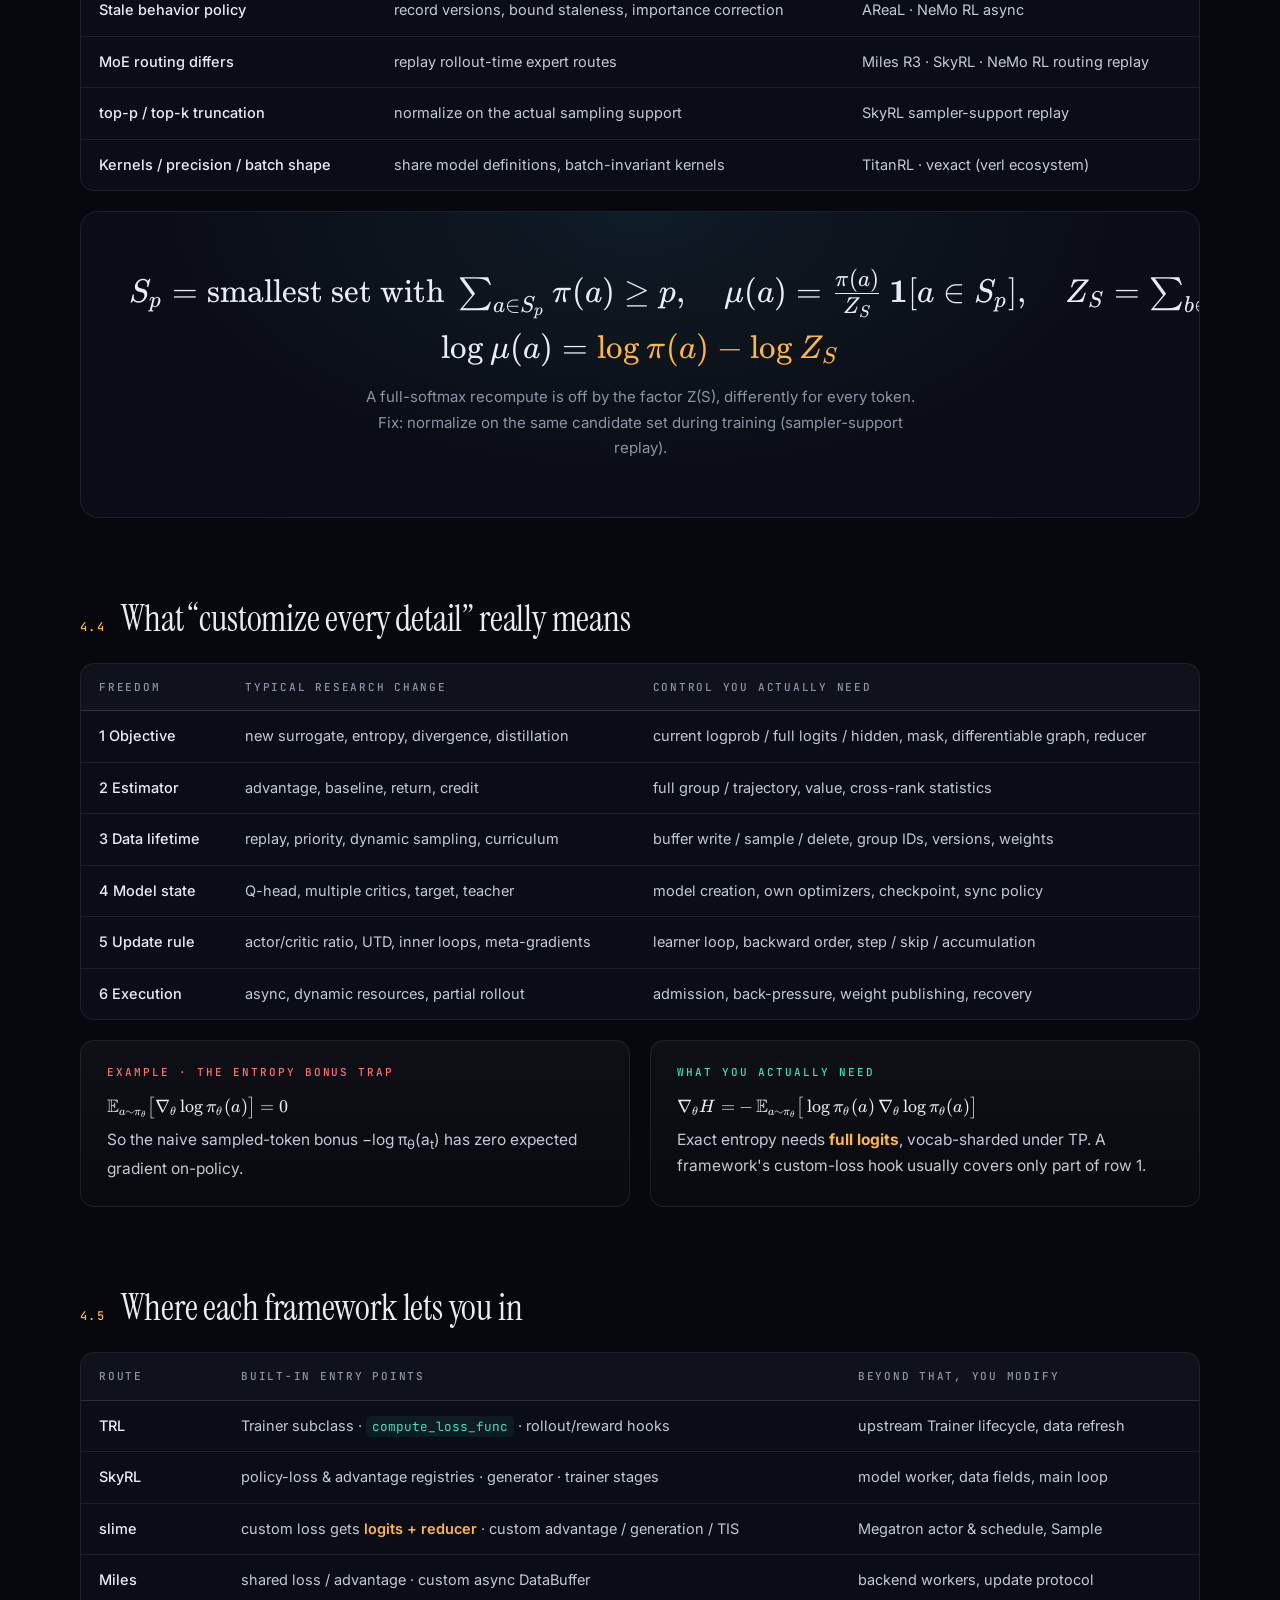
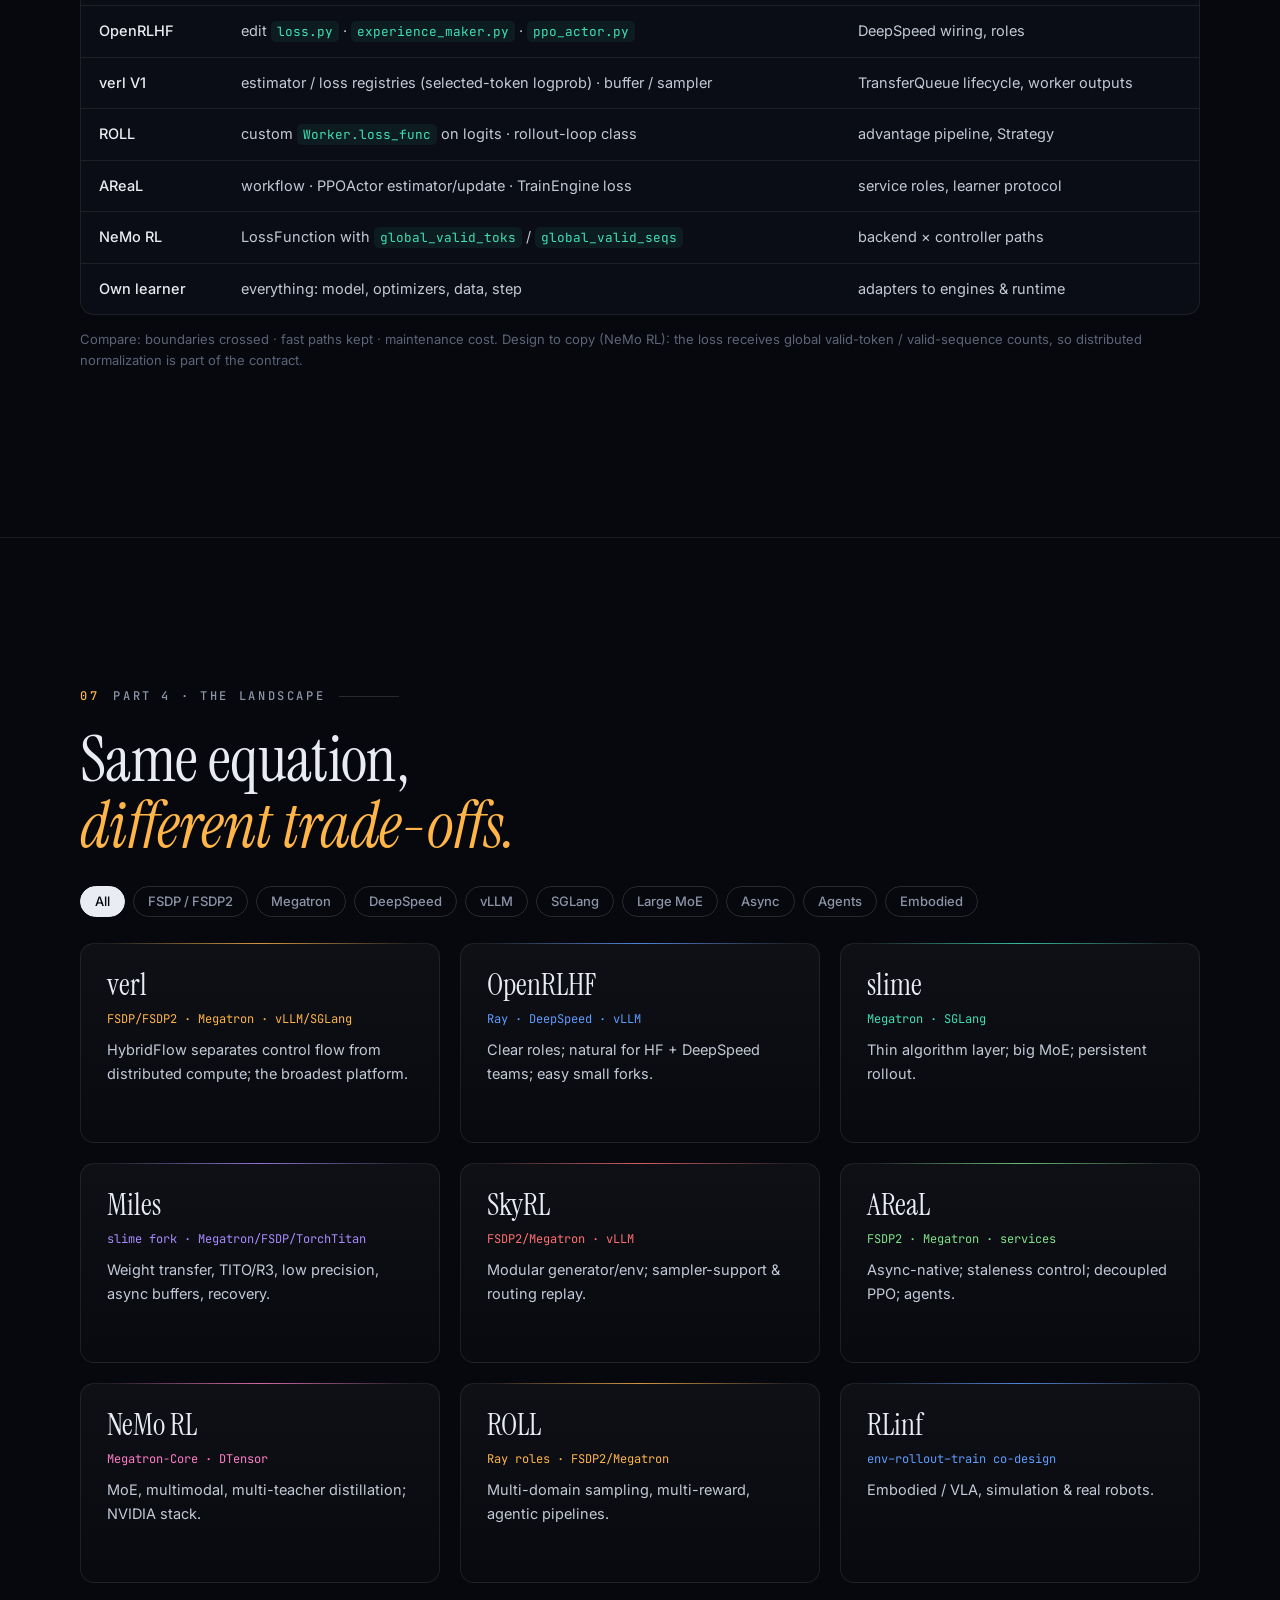
==== commit 786d21aa: "Add the anatomy part: atoms, trade-offs, formula addresses, depth Site: a new Part 5 section maps ev" ====
--- a/docs/index.html
+++ b/docs/index.html
@@ -44,6 +44,7 @@
     <a href="#loop"><span lang="en">Loop</span><span lang="zh-CN">闭环</span></a>
     <a href="#differ"><span lang="en">Differences</span><span lang="zh-CN">差异</span></a>
     <a href="#landscape"><span lang="en">Landscape</span><span lang="zh-CN">版图</span></a>
+    <a href="#anatomy"><span lang="en">Anatomy</span><span lang="zh-CN">拆解</span></a>
     <a href="#compose"><span lang="en">Compose</span><span lang="zh-CN">组合</span></a>
   </div>
   <div class="lang-toggle" role="group" aria-label="Language">
@@ -67,12 +68,12 @@
     </p>
     <div class="cta rv">
       <a class="btn primary" href="#trailer"><svg viewBox="0 0 16 16"><path d="M4 2.5v11l9-5.5z" fill="currentColor"/></svg><span lang="en">Watch the trailer</span><span lang="zh-CN">观看预告片</span></a>
-      <a class="btn" href="#films"><span lang="en">Full films · ~25 min</span><span lang="zh-CN">完整影片 · 约 25 分钟</span></a>
+      <a class="btn" href="#films"><span lang="en">Full films · ~32 min</span><span lang="zh-CN">完整影片 · 约 32 分钟</span></a>
     </div>
     <div class="hero-meta rv">
       <span><b>1</b> <span lang="en">equation</span><span lang="zh-CN">个公式</span></span>
       <span><b>6</b> <span lang="en">layers</span><span lang="zh-CN">层工具栈</span></span>
-      <span><b>19</b> <span lang="en">chapters</span><span lang="zh-CN">个章节</span></span>
+      <span><b>24</b> <span lang="en">chapters</span><span lang="zh-CN">个章节</span></span>
       <span><b>2</b> <span lang="en">languages</span><span lang="zh-CN">种语言</span></span>
     </div>
   </div>
@@ -85,15 +86,15 @@
     <p class="eyebrow rv"><span class="num">00</span><span lang="en">Trailer</span><span lang="zh-CN">预告片</span></p>
     <div class="split trailer-split">
       <div class="rv">
-        <h2><span lang="en">The whole system in <em>a hundred seconds.</em></span><span lang="zh-CN">一百秒，<em>看懂整套体系</em></span></h2>
+        <h2><span lang="en">The whole system in <em>under two minutes.</em></span><span lang="zh-CN">两分钟，<em>看懂整套体系</em></span></h2>
         <p class="muted">
-          <span lang="en">One gradient, two regimes, six layers, the arithmetic, the loop, and the rule that ties it together: own the math, reuse the runtime.</span>
-          <span lang="zh-CN">一个梯度、两种形态、六层工具栈、每层的算术、在线闭环，以及把它们串起来的原则：掌握数学，复用运行时。</span>
+          <span lang="en">One gradient, two regimes, six layers, the arithmetic, the loop, the anatomy of the frameworks, and the rule that ties it together: own the math, reuse the runtime.</span>
+          <span lang="zh-CN">一个梯度、两种形态、六层工具栈、每层的算术、在线闭环、框架的拆解，以及把它们串起来的原则：掌握数学，复用运行时。</span>
         </p>
       </div>
       <div class="rv">
         <div class="frame-bar">
-          <span class="label"><span lang="en">Trailer · 1:44</span><span lang="zh-CN">预告片 · 1:44</span></span>
+          <span class="label"><span lang="en">Trailer · 1:56</span><span lang="zh-CN">预告片 · 1:56</span></span>
           <div class="seg" role="group" aria-label="Trailer language">
             <button data-trailer="en" aria-pressed="true">English</button>
             <button data-trailer="zh" aria-pressed="false">中文</button>
@@ -115,8 +116,8 @@
     <p class="eyebrow rv"><span class="num">01</span><span lang="en">The films</span><span lang="zh-CN">完整影片</span></p>
     <h2 class="rv"><span lang="en">Two films, <em>one map.</em></span><span lang="zh-CN">两部影片，<em>一张地图</em></span></h2>
     <p class="lead rv">
-      <span lang="en">Nineteen chapters in five parts, with the equations on screen and the reasoning in the narration. The Chinese cut has no voice-over; its Chinese captions are on by default. Switch subtitles between English and Chinese at any time.</span>
-      <span lang="zh-CN">五个部分、十九个章节：屏幕上是公式，字幕里是推理。中文版不配音，默认显示中文字幕；字幕可随时在中英文之间切换。</span>
+      <span lang="en">Twenty-four chapters in six parts, with the equations on screen and the reasoning in the narration. The Chinese cut has no voice-over; its Chinese captions are on by default. Switch subtitles between English and Chinese at any time.</span>
+      <span lang="zh-CN">六个部分、二十四个章节：屏幕上是公式，字幕里是推理。中文版不配音，默认显示中文字幕；字幕可随时在中英文之间切换。</span>
     </p>
     <div class="frame-bar rv">
       <span class="label" id="film-label">Deep dive</span>
@@ -356,13 +357,53 @@
   </div>
 </section>
 
+<!-- ============================================================ ANATOMY -->
+<section id="anatomy">
+  <div class="wrap">
+    <p class="eyebrow rv"><span class="num">08</span><span lang="en">Part 5 · Anatomy</span><span lang="zh-CN">第五部分 · 拆解与组合</span></p>
+    <h2 class="rv"><span lang="en">Same atoms, different recipes. <em>Every term has an address.</em></span><span lang="zh-CN">同一批原子，不同的配方；<em>公式里每一项都有地址</em></span></h2>
+    <p class="lead rv"><span lang="en">The frameworks are permutations of a few shared atoms: one training backbone, one generation engine, one orchestrator, plus a connective layer of their own. What separates them is where each term of the objective lives in their code, and how deep you must dig to change it.</span><span lang="zh-CN">各个框架其实是少数几种共享“原子”的排列组合：一个训练底座、一个推理引擎、一个编排层，再加上它们自己的连接层。真正区分它们的，是目标函数里的每一项落在代码的哪个位置，以及想改它需要挖多深。</span></p>
+
+    <div class="sub-h rv"><span class="k">5.1</span><h3><span lang="en">Atoms → recipes</span><span lang="zh-CN">原子 → 配方</span></h3></div>
+    <p class="rv muted" style="max-width:72ch"><span lang="en">Click an atom to see who uses it; click a row for its data plane, weight path and composition limits. Underneath every row: PyTorch, <code>torch.distributed</code> / NCCL for tensors, and CUDA kernels.</span><span lang="zh-CN">点击一个原子，看哪些框架用了它；点击一行，查看它的数据面、权重路径与组合边界。每一行的底下都是同一层：PyTorch、负责张量通信的 <code>torch.distributed</code> / NCCL，以及 CUDA kernel。</span></p>
+    <div class="atoms rv" id="atoms" role="group" aria-label="Atoms"></div>
+    <div class="recipes-wrap rv">
+      <div class="tbl-wrap" id="recipes"></div>
+      <div class="card recipe-detail" id="recipe-detail"></div>
+    </div>
+    <p class="fine rv" style="margin-top:14px"><span lang="en">Rule: a recipe is a path that is already connected end to end (model → training backend → weight export → engine → trajectory → update). “Supports A”, “supports LoRA”, “supports Megatron”, “supports async” do not add up to A + LoRA + Megatron + async.</span><span lang="zh-CN">规则：一个配方是一条已经端到端贯通的路径（模型 → 训练后端 → 权重导出 → 推理引擎 → 轨迹 → 更新）。“支持 A”“支持 LoRA”“支持 Megatron”“支持异步”四个勾，加起来不等于 A + LoRA + Megatron + 异步。</span></p>
+
+    <div class="sub-h rv"><span class="k">5.2</span><h3><span lang="en">Four trade-off axes</span><span lang="zh-CN">四条取舍轴</span></h3></div>
+    <div class="axes rv" id="axes"></div>
+    <div class="card rv map-card" style="margin-top:20px">
+      <span class="tag"><span lang="en">Where each recipe sits · engineering judgment, not a measurement</span><span lang="zh-CN">各配方的位置 · 工程判断，不是测量</span></span>
+      <div id="anat-map"></div>
+    </div>
+
+    <div class="sub-h rv"><span class="k">5.3</span><h3><span lang="en">Every term of the objective has an address</span><span lang="zh-CN">目标函数里每一项的代码地址</span></h3></div>
+    <p class="rv muted" style="max-width:76ch"><span lang="en">Click a term in the formula (or a row) to see where it lives in each framework. Positions ①–⑥ are the <b style="color:var(--cyan)">data rule</b>: which samples enter and with what weight. ⑦–⑫ are the <b style="color:var(--amber)">learning rule</b>: what the update does with them. ⑬ closes the loop.</span><span lang="zh-CN">点击公式中的某一项（或表格中的某一行），查看它在每个框架里的位置。①–⑥ 是<b style="color:var(--cyan)">数据规则</b>：哪些样本进入、带多大权重；⑦–⑫ 是<b style="color:var(--amber)">学习规则</b>：更新拿这些样本做什么；⑬ 闭合循环。</span></p>
+    <div class="card rv anat-formula" id="anat-formula"></div>
+    <div class="card rv addr-detail" id="addr-detail"></div>
+    <div class="ladder rv" id="ladder"></div>
+    <div class="tbl-wrap rv addr-wrap" id="addr"></div>
+
+    <div class="sub-h rv"><span class="k">5.4</span><h3><span lang="en">Where is your change shallowest?</span><span lang="zh-CN">你的改动在哪条路线上最浅？</span></h3></div>
+    <p class="rv muted" style="max-width:76ch"><span lang="en">Tick the positions your idea changes (checkboxes in the table above), or start from a preset. Routes are ranked by the deepest level any of your changes needs.</span><span lang="zh-CN">勾选你的想法会改动的位置（上表中的复选框），或从预设开始。路线按你所有改动中需要的最深层级排序。</span></p>
+    <div class="filters rv" id="presets" role="group" aria-label="Presets"></div>
+    <div class="card rv" id="fit"></div>
+
+    <div class="sub-h rv"><span class="k">5.5</span><h3><span lang="en">Three changes, traced</span><span lang="zh-CN">三个改动，逐项追踪</span></h3></div>
+    <div class="grid g3 rv" id="traces"></div>
+  </div>
+</section>
+
 <!-- ============================================================ COMPOSE -->
 <section id="compose">
   <div class="wrap">
-    <p class="eyebrow rv"><span class="num">08</span><span lang="en">Part 5 · Choose &amp; compose</span><span lang="zh-CN">第五部分 · 选型与组合</span></p>
+    <p class="eyebrow rv"><span class="num">09</span><span lang="en">Part 6 · Choose &amp; compose</span><span lang="zh-CN">第六部分 · 选型与组合</span></p>
     <h2 class="rv"><span lang="en">Own the trajectory contract. <em>Reuse the runtime.</em></span><span lang="zh-CN">自己掌握轨迹契约，<em>复用运行时</em></span></h2>
 
-    <div class="sub-h rv"><span class="k">5.1</span><h3><span lang="en">A decision procedure</span><span lang="zh-CN">选型决策流程</span></h3></div>
+    <div class="sub-h rv"><span class="k">6.1</span><h3><span lang="en">A decision procedure</span><span lang="zh-CN">选型决策流程</span></h3></div>
     <div class="decide rv">
       <div>
         <div class="q on" id="q1">
@@ -381,7 +422,7 @@
     </div>
     <div class="grid g4 rv" style="margin-top:20px" id="special"></div>
 
-    <div class="sub-h rv"><span class="k">5.2</span><h3><span lang="en">The trajectory contract and a minimal architecture</span><span lang="zh-CN">轨迹契约与最小架构</span></h3></div>
+    <div class="sub-h rv"><span class="k">6.2</span><h3><span lang="en">The trajectory contract and a minimal architecture</span><span lang="zh-CN">轨迹契约与最小架构</span></h3></div>
     <div class="split rv">
       <div>
         <p class="muted"><span lang="en">Define it yourself. Every field below is something a framework will otherwise decide for you, silently.</span><span lang="zh-CN">由你自己定义。下面每一项，如果你不定义，框架就会替你悄悄决定。</span></p>
@@ -398,7 +439,7 @@
       </div>
     </div>
 
-    <div class="sub-h rv"><span class="k">5.3</span><h3><span lang="en">Validate: two stages and a code checklist</span><span lang="zh-CN">验证：两阶段评测与源码检查清单</span></h3></div>
+    <div class="sub-h rv"><span class="k">6.3</span><h3><span lang="en">Validate: two stages and a code checklist</span><span lang="zh-CN">验证：两阶段评测与源码检查清单</span></h3></div>
     <div class="grid g2 rv">
       <div class="card accent-top" style="--c: var(--teal)">
         <span class="tag"><span lang="en">Stage 1 · fixed trajectories → numeric parity</span><span lang="zh-CN">阶段一 · 固定轨迹 → 数值对齐</span></span>
@@ -421,7 +462,7 @@
 <!-- ============================================================ TAKEAWAYS -->
 <section id="takeaways">
   <div class="wrap">
-    <p class="eyebrow rv"><span class="num">09</span><span lang="en">Summary</span><span lang="zh-CN">总结</span></p>
+    <p class="eyebrow rv"><span class="num">10</span><span lang="en">Summary</span><span lang="zh-CN">总结</span></p>
     <h2 class="rv"><span lang="en">Five <em>takeaways.</em></span><span lang="zh-CN">五条<em>结论</em></span></h2>
     <div class="takeaways rv" id="takeaways-list"></div>
   </div>
@@ -456,6 +497,7 @@
 
 <script defer src="assets/katex/katex.min.js"></script>
 <script defer src="assets/chapters.js"></script>
+<script defer src="assets/anatomy.js"></script>
 <script defer src="assets/app.js"></script>
 </body>
 </html>
--- a/docs/assets/style.css
+++ b/docs/assets/style.css
@@ -426,3 +426,122 @@
 .kv dt { font: 500 12px/1.9 var(--mono); color: var(--muted); }
 .kv dd { margin: 0; color: var(--soft); }
 .spacer { height: 28px; }
+
+/* ------------------------------------------------------------ anatomy */
+.atoms { display: flex; flex-wrap: wrap; gap: 14px 28px; margin: 6px 0 22px; }
+.atom-g { display: flex; flex-wrap: wrap; align-items: center; gap: 8px; }
+.atom-g .gl { font: 500 11px/1 var(--mono); letter-spacing: 0.14em; text-transform: uppercase; margin-right: 4px; }
+html[data-lang="zh"] .atom-g .gl { letter-spacing: 0.06em; font-size: 12px; }
+.chip.atom { padding: 7px 12px; font-size: 13px; border-color: color-mix(in srgb, var(--c) 35%, transparent); }
+.chip.atom[aria-pressed="true"] { background: var(--c); border-color: var(--c); color: var(--ink); }
+.recipes-wrap { display: grid; grid-template-columns: minmax(0, 1fr); gap: 16px; }
+table.recipes { min-width: 600px; }
+table.recipes td { padding: 10px 14px; }
+table.recipes tbody tr { cursor: pointer; transition: opacity 0.25s, background 0.2s; }
+table.recipes tbody tr.dim { opacity: 0.22; }
+table.recipes tbody tr.on { background: rgba(255, 181, 71, 0.06); box-shadow: inset 3px 0 0 var(--amber); }
+.atom-tag { display: inline-block; margin: 2px 6px 2px 0; padding: 3px 8px; border-radius: 6px; font: 400 12px/1.35 var(--mono); color: var(--c); border: 1px solid color-mix(in srgb, var(--c) 28%, transparent); background: color-mix(in srgb, var(--c) 6%, transparent); white-space: nowrap; }
+.atom-tag.hit { background: var(--c); color: var(--ink); border-color: var(--c); }
+.faint { color: var(--faint); }
+.recipe-detail h3 { font: 400 30px/1.1 var(--serif); margin: 0 0 14px; }
+.recipe-detail .kv { margin-bottom: 16px; }
+.recipe-detail .kv dd { font-size: 14px; line-height: 1.6; }
+.edge-h { font: 500 11px/1 var(--mono); letter-spacing: 0.16em; text-transform: uppercase; color: var(--coral); margin: 0 0 10px; }
+ul.edge { margin: 0; padding-left: 18px; color: var(--soft); font-size: 14px; line-height: 1.6; }
+ul.edge li { margin-bottom: 6px; }
+
+.axes { display: flex; flex-direction: column; border: 1px solid var(--line); border-radius: var(--radius); background: var(--ink-2); }
+.axis { display: grid; grid-template-columns: 220px minmax(0, 1fr); gap: 24px; padding: 22px 24px; border-top: 1px solid var(--line); }
+.axis:first-child { border-top: 0; }
+.axis .ah .tag { font: 500 12px/1.3 var(--mono); letter-spacing: 0.14em; text-transform: uppercase; color: var(--c); display: block; margin-bottom: 10px; }
+html[data-lang="zh"] .axis .ah .tag { letter-spacing: 0.06em; font-size: 13px; }
+.axis .poles { display: grid; gap: 10px; align-items: stretch; }
+.axis .poles.n2 { grid-template-columns: minmax(0, 1fr) 22px minmax(0, 1fr); }
+.axis .poles.n3 { grid-template-columns: minmax(0, 1fr) 22px minmax(0, 1fr) 22px minmax(0, 1fr); }
+.axis .vs { align-self: center; text-align: center; color: var(--faint); }
+@media (max-width: 860px) { .axis { grid-template-columns: minmax(0, 1fr); gap: 12px; } .axis .poles.n2, .axis .poles.n3 { grid-template-columns: minmax(0, 1fr); } .axis .vs { display: none; } }
+.pole { padding: 14px; border-radius: 10px; background: rgba(255, 255, 255, 0.025); border: 1px solid var(--line); border-top: 2px solid color-mix(in srgb, var(--c) 55%, transparent); }
+.pole b { display: block; font: 500 15px/1.3 var(--sans); color: var(--text); margin-bottom: 8px; }
+.pole p { font-size: 13.5px; line-height: 1.55; margin: 0 0 6px; }
+.pole p.gain { color: var(--soft); }
+.pole p.pay { color: var(--muted); margin: 0; }
+.axis p.who { font-size: 12.5px; color: var(--muted); margin: 0; line-height: 1.6; }
+.anat-svg { width: 100%; height: auto; display: block; }
+.anat-svg .lane { stroke: var(--line-2); stroke-width: 1; stroke-dasharray: 3 5; }
+.anat-svg .lane-t, .anat-svg .ax-t { fill: var(--muted); font: 400 12px var(--mono); }
+.anat-svg .axisl { stroke: var(--faint); stroke-width: 1.2; }
+.anat-svg .span { stroke: rgba(255, 255, 255, 0.28); stroke-width: 3; stroke-linecap: round; }
+.anat-svg .dot.mg { fill: var(--violet); }
+.anat-svg .dot.hf { fill: var(--blue); }
+.anat-svg .fw-t { fill: var(--text); font: 500 14px var(--sans); }
+@media (max-width: 640px) { .anat-svg .fw-t { font-size: 18px; } .anat-svg .lane-t, .anat-svg .ax-t { font-size: 15px; } }
+
+.anat-formula .formula { margin: 0 0 18px; }
+.anat-formula .formula .katex { font-size: 1.32em; }
+@media (max-width: 640px) { .anat-formula .formula .katex { font-size: 1.05em; } }
+.anat-formula .katex-display { margin: 0 0 10px; }
+.ft { cursor: pointer; border-radius: 4px; color: color-mix(in srgb, var(--c, var(--text)) 30%, var(--text)); transition: background 0.2s, color 0.2s, box-shadow 0.2s; }
+.ft.hov { background: color-mix(in srgb, var(--c) 14%, transparent); }
+.ft.on { color: var(--c); background: color-mix(in srgb, var(--c) 12%, transparent); box-shadow: 0 0 0 1px color-mix(in srgb, var(--c) 45%, transparent); }
+.ft .ft.on, .ft.on .ft { box-shadow: none; }
+.pos-chips { display: flex; flex-wrap: wrap; gap: 8px; }
+.chip.pc { padding: 6px 11px; font-size: 12.5px; border-color: color-mix(in srgb, var(--c) 30%, transparent); }
+.chip.pc[aria-pressed="true"] { background: var(--c); border-color: var(--c); color: var(--ink); }
+.addr-detail { margin-top: 16px; }
+.addr-detail h3 { font: 400 28px/1.2 var(--serif); margin: 0 0 6px; display: flex; flex-wrap: wrap; align-items: baseline; gap: 10px; }
+html[data-lang="zh"] .addr-detail h3 { font: 500 22px/1.4 "Noto Serif SC", serif; }
+.addr-detail .ix { color: var(--c); }
+.addr-detail .tx { font-size: 18px; color: var(--soft); }
+.addr-list { display: grid; grid-template-columns: repeat(2, minmax(0, 1fr)); gap: 2px 28px; margin-top: 8px; }
+@media (max-width: 800px) { .addr-list { grid-template-columns: minmax(0, 1fr); } }
+.ai { display: grid; grid-template-columns: 150px minmax(0, 1fr); gap: 12px; padding: 10px 0; border-top: 1px solid var(--line); font-size: 14px; }
+.ai .an { display: flex; flex-wrap: wrap; align-items: center; gap: 8px; }
+.ai .an b { color: var(--text); font-weight: 500; }
+.ai .an small { flex-basis: 100%; color: var(--muted); font-size: 11.5px; padding-left: 38px; margin-top: -4px; }
+.ai .at { color: var(--soft); line-height: 1.55; }
+@media (max-width: 520px) { .ai { grid-template-columns: minmax(0, 1fr); gap: 4px; } }
+
+.lv { display: inline-flex; align-items: center; justify-content: center; min-width: 30px; height: 22px; padding: 0 6px; border-radius: 6px; font: 500 11.5px/1 var(--mono); color: var(--ink); background: var(--c); }
+.lv.nr { background: transparent; color: var(--faint); border: 1px dashed rgba(255, 255, 255, 0.12); }
+.ladder { display: grid; grid-template-columns: repeat(7, minmax(0, 1fr)); gap: 10px; margin: 26px 0 16px; }
+@media (max-width: 1080px) { .ladder { grid-template-columns: repeat(4, minmax(0, 1fr)); } }
+@media (max-width: 640px) { .ladder { grid-template-columns: repeat(2, minmax(0, 1fr)); } }
+.rung { padding: 12px; border-radius: 10px; border: 1px solid var(--line); background: rgba(255, 255, 255, 0.02); }
+.rung b { display: block; margin: 8px 0 4px; font-weight: 500; color: var(--text); font-size: 14px; }
+.rung small { display: block; color: var(--muted); font-size: 12px; line-height: 1.5; }
+
+table.addr { min-width: 1080px; font-size: 13.5px; }
+table.addr th { padding: 12px 8px; }
+table.addr th.fwc { text-align: center; letter-spacing: 0.04em; text-transform: none; font-size: 11.5px; white-space: nowrap; }
+table.addr td { padding: 8px 6px; vertical-align: middle; }
+table.addr td:first-child { white-space: normal; }
+table.addr td.ck { width: 34px; text-align: center; }
+table.addr td.ck input { accent-color: var(--amber); width: 15px; height: 15px; cursor: pointer; }
+table.addr td.pn { min-width: 210px; color: var(--text); font-weight: 500; cursor: pointer; }
+table.addr td.pn .ix { color: var(--c); margin-right: 8px; }
+table.addr td.pn small { display: block; color: var(--muted); font-weight: 400; font-size: 12px; line-height: 1.45; margin-top: 2px; }
+table.addr td.cell { text-align: center; }
+table.addr td.cell button { background: none; border: 0; padding: 4px; cursor: pointer; border-radius: 8px; }
+table.addr td.cell button:hover { background: rgba(255, 255, 255, 0.06); }
+table.addr td.cell.sel button { box-shadow: 0 0 0 2px var(--text); }
+table.addr tr.grp td { font: 500 11px/1 var(--mono); letter-spacing: 0.14em; text-transform: uppercase; padding: 16px 12px 8px; background: rgba(255, 255, 255, 0.015); }
+html[data-lang="zh"] table.addr tr.grp td { letter-spacing: 0.06em; font-size: 12px; }
+table.addr tbody tr.on { background: color-mix(in srgb, var(--c) 7%, transparent); box-shadow: inset 3px 0 0 var(--c); }
+
+.fit-msg { color: var(--text) !important; font-size: 16px !important; }
+.fit { display: flex; flex-direction: column; gap: 6px; margin-top: 10px; }
+.fr { display: grid; grid-template-columns: 130px minmax(0, 1fr) 130px; gap: 14px; align-items: center; padding: 6px 0; border-top: 1px solid var(--line); }
+.fr .fn { color: var(--text); font-weight: 500; font-size: 14px; }
+.fr .segs { display: flex; flex-wrap: wrap; gap: 4px; }
+.fr .fm { font: 400 12px/1.3 var(--mono); color: var(--muted); text-align: right; }
+.fr.unk { opacity: 0.55; }
+.fr.own .fn { color: var(--cyan); }
+@media (max-width: 560px) { .fr { grid-template-columns: 96px minmax(0, 1fr); } .fr .fm { grid-column: 2; text-align: left; } }
+
+.trace h3 { font: 400 24px/1.25 var(--serif); margin: 0 0 12px; }
+html[data-lang="zh"] .trace h3 { font: 500 19px/1.45 "Noto Serif SC", serif; }
+.card .trace .best, .trace .best { font-size: 14px; color: var(--soft); }
+.trace .best b { color: var(--c); font-weight: 500; display: block; font: 500 11px/1 var(--mono); letter-spacing: 0.14em; text-transform: uppercase; margin-bottom: 6px; }
+.trace ol { padding-left: 18px; margin: 0 0 14px; color: var(--soft); font-size: 14px; line-height: 1.6; }
+.trace ol li { margin-bottom: 8px; }
+.card p.warn { font-size: 13px; color: var(--muted); border-top: 1px solid var(--line); padding-top: 12px; margin: 0; line-height: 1.6; }
